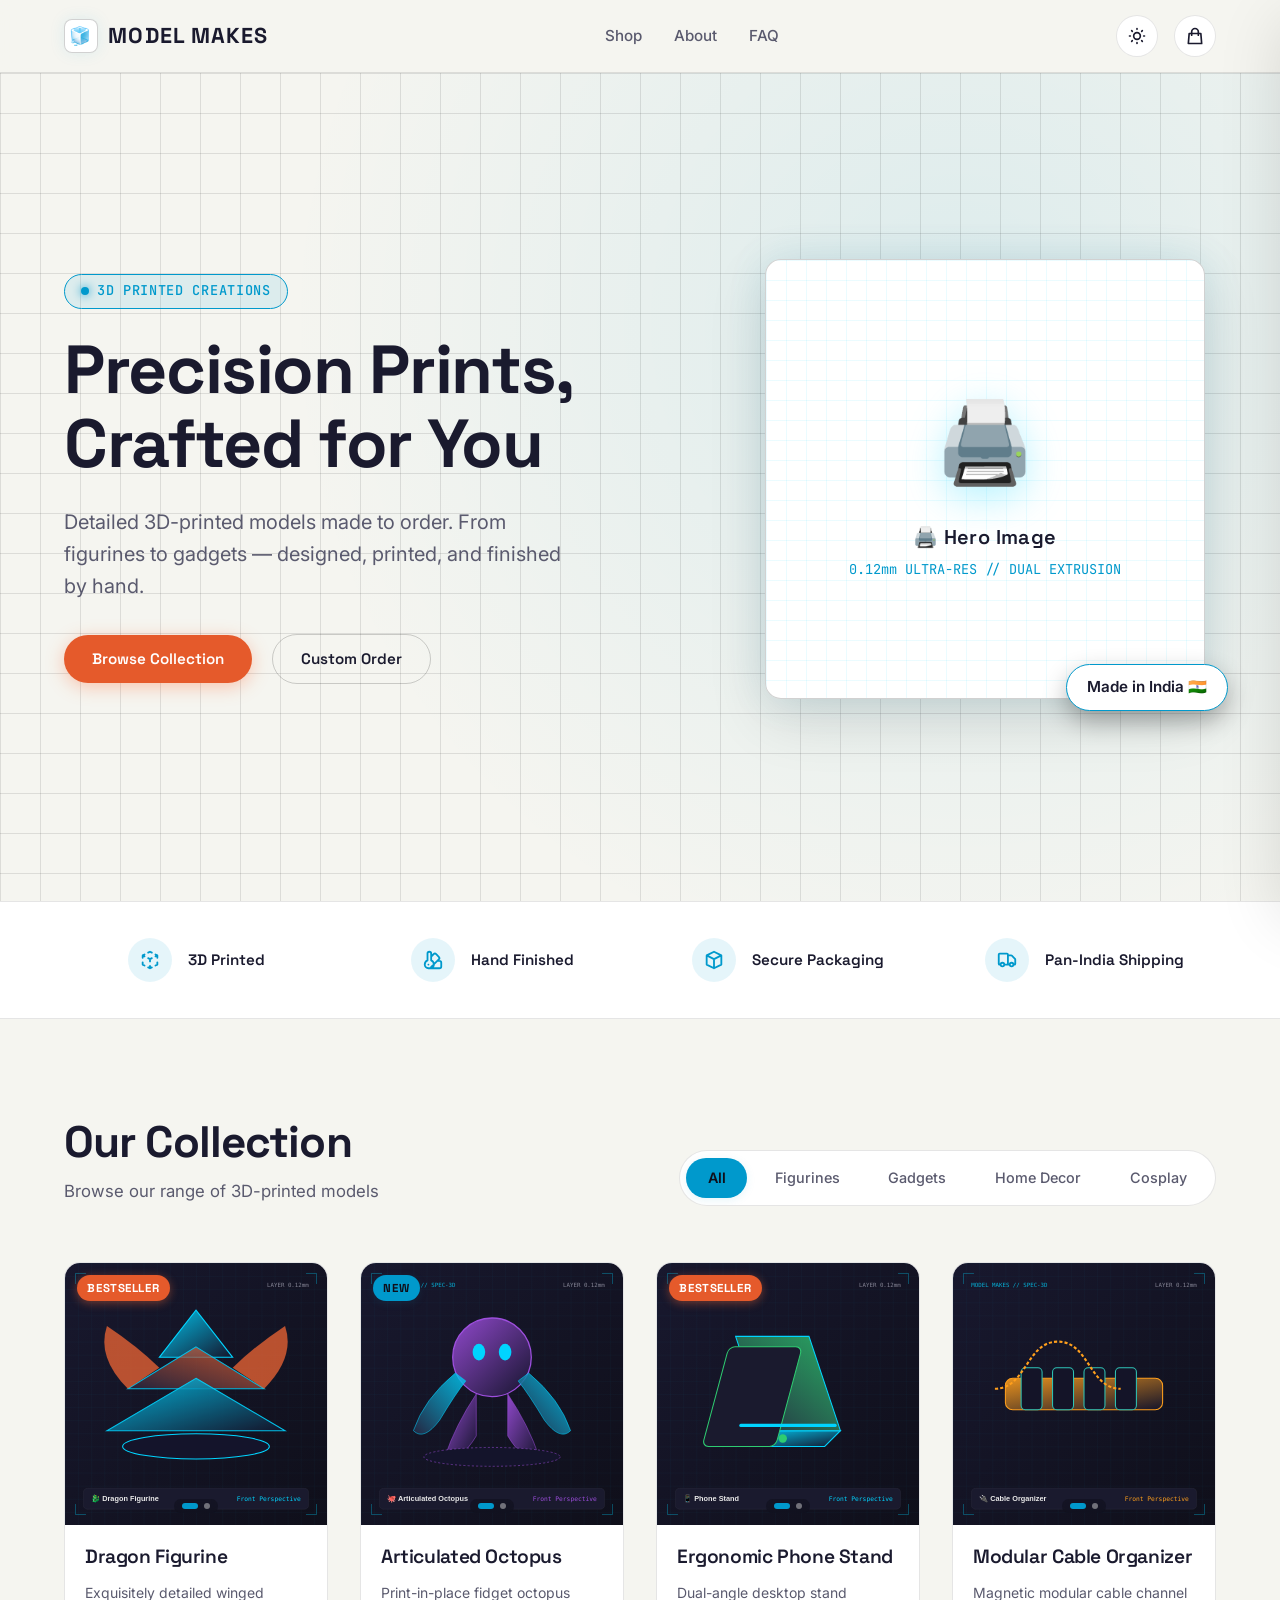
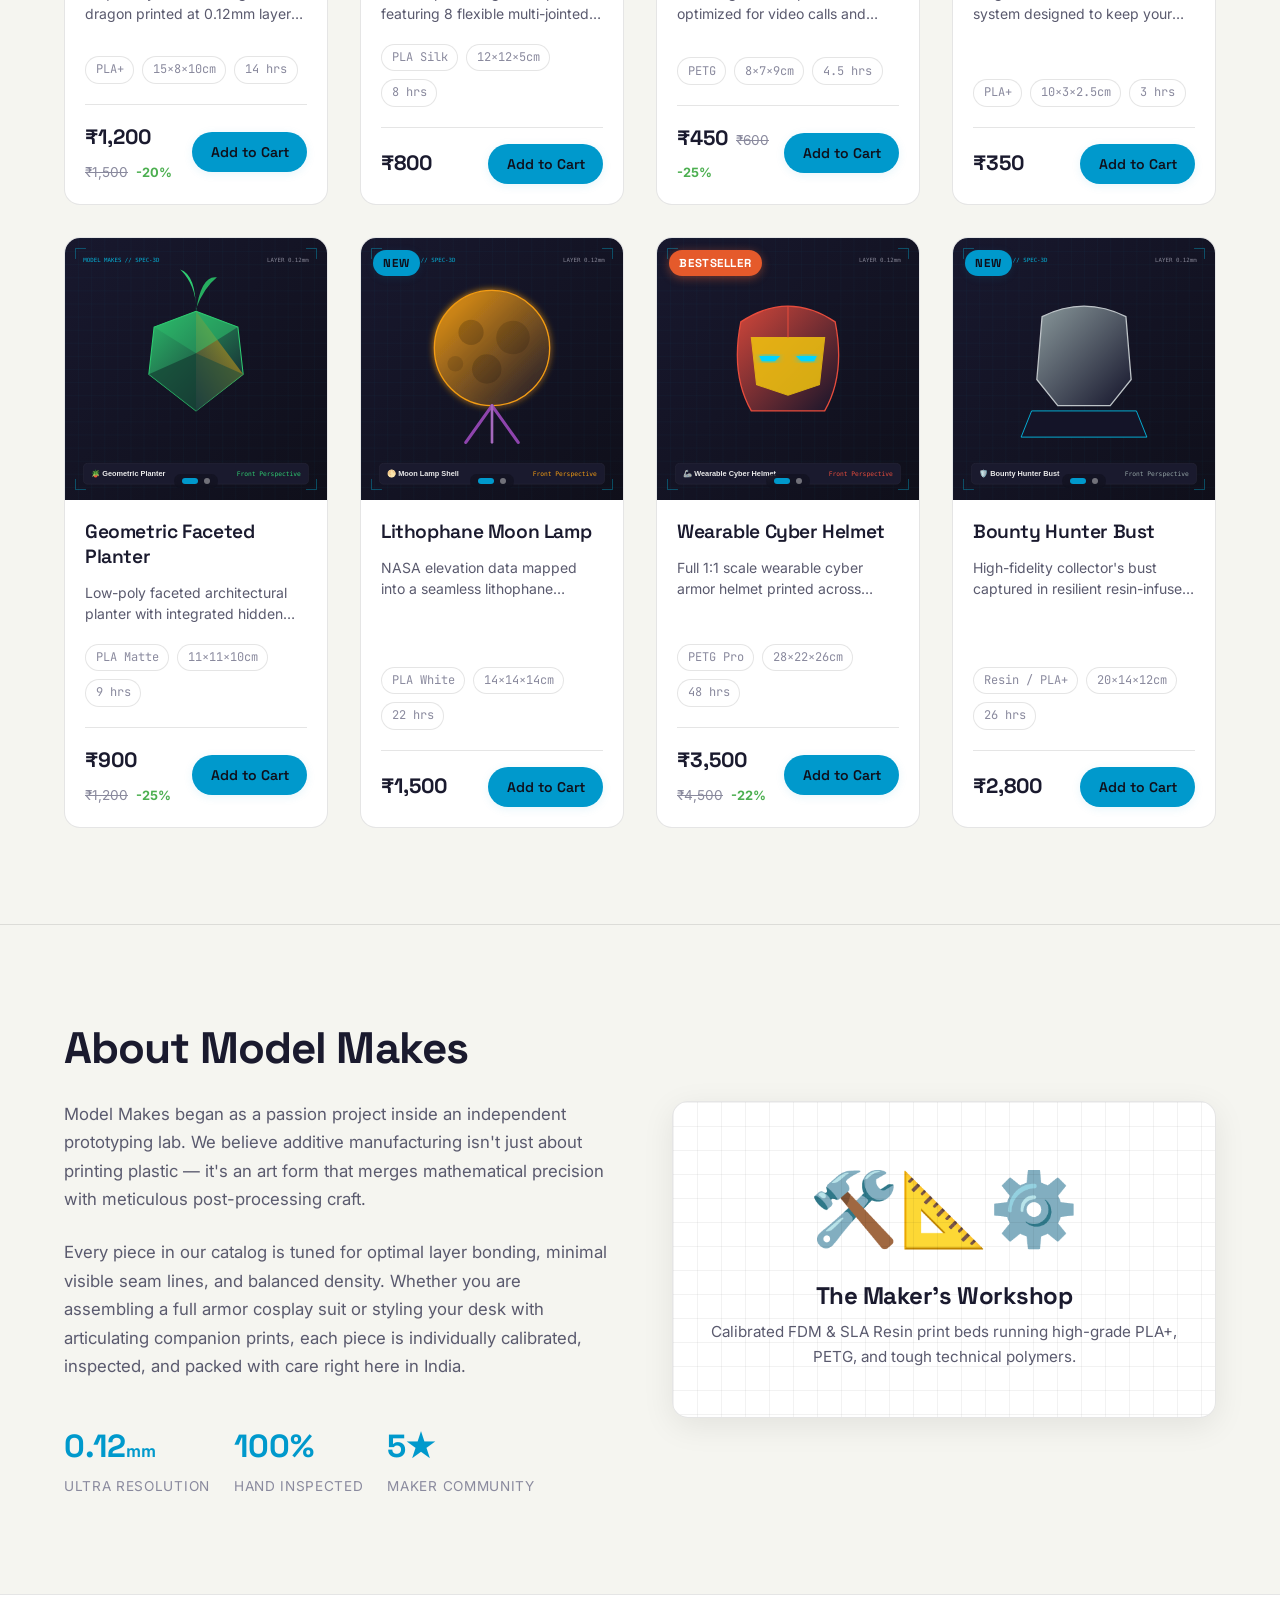
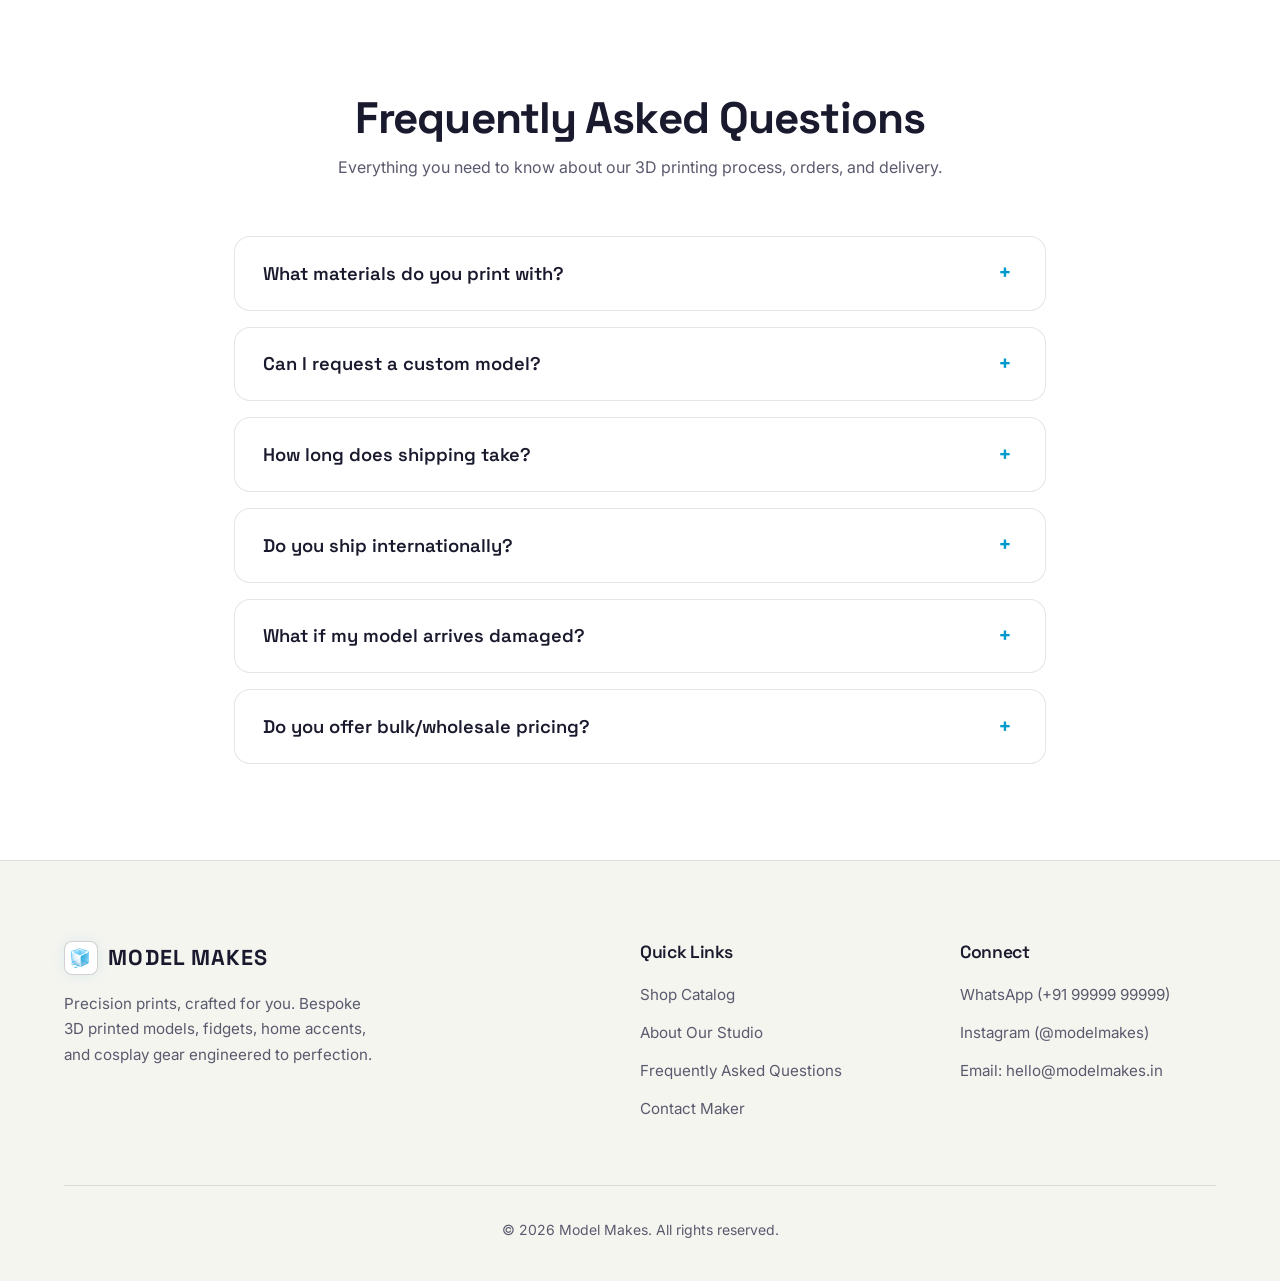
==== public/index.html @ 22fdd760 "Initial commit: Model Makes static storefront and admin panel" ====
<!DOCTYPE html>
<html lang="en" data-theme="dark">
<head>
  <meta charset="UTF-8">
  <meta name="viewport" content="width=device-width, initial-scale=1.0">
  <meta name="description" content="Model Makes - Premium 3D printed models, figurines, gadgets, and cosplay props crafted with precision. Pan-India shipping.">
  <meta name="keywords" content="3D printing, 3D models, figurines, cosplay, gadgets, home decor, maker workshop, India">
  <meta name="theme-color" content="#0F0F1A">
  <title>Model Makes // Precision 3D Printed Models & Collectibles</title>

  <!-- Google Fonts -->
  <link rel="preconnect" href="https://fonts.googleapis.com">
  <link rel="preconnect" href="https://fonts.gstatic.com" crossorigin>
  <link href="https://fonts.googleapis.com/css2?family=Inter:wght@400;500;600&family=JetBrains+Mono:wght@400;500&family=Space+Grotesk:wght@500;600;700&display=swap" rel="stylesheet">

  <!-- Core Stylesheets -->
  <link rel="stylesheet" href="css/base.css">
  <link rel="stylesheet" href="css/layout.css">
  <link rel="stylesheet" href="css/components.css">

  <!-- Favicon -->
  <link rel="icon" href="data:image/svg+xml,<svg xmlns=%22http://www.w3.org/2000/svg%22 viewBox=%220 0 100 100%22><text y=%22.9em%22 font-size=%2290%22>🧊</text></svg>">
</head>
<body>

  <!-- ======================================================================
       1. Sticky Header
       ====================================================================== -->
  <header class="site-header">
    <div class="wrap header-inner">
      <a href="#" class="logo" aria-label="Model Makes Home">
        <span class="logo-cube" aria-hidden="true">🧊</span>
        <span>MODEL MAKES</span>
      </a>

      <!-- Desktop Nav -->
      <nav class="nav-links" aria-label="Main Navigation">
        <a href="#shop">Shop</a>
        <a href="#about">About</a>
        <a href="#faq">FAQ</a>
      </nav>

      <!-- Action Icons (Theme toggle, Cart, Hamburger) -->
      <div class="header-actions">
        <!-- Theme Toggle -->
        <button id="themeToggle" class="theme-toggle" aria-label="Toggle Dark/Light Theme" title="Toggle Theme">
          <!-- Sun Icon for Light Mode Switch -->
          <svg class="icon-sun" xmlns="http://www.w3.org/2000/svg" fill="none" viewBox="0 0 24 24" stroke="currentColor">
            <path stroke-linecap="round" stroke-linejoin="round" stroke-width="2" d="M12 3v1m0 16v1m9-9h-1M4 12H3m15.364 6.364l-.707-.707M6.343 6.343l-.707-.707m12.728 0l-.707.707M6.343 17.657l-.707.707M16 12a4 4 0 11-8 0 4 4 0 018 0z" />
          </svg>
          <!-- Moon Icon for Dark Mode Switch -->
          <svg class="icon-moon" xmlns="http://www.w3.org/2000/svg" fill="none" viewBox="0 0 24 24" stroke="currentColor">
            <path stroke-linecap="round" stroke-linejoin="round" stroke-width="2" d="M20.354 15.354A9 9 0 018.646 3.646 9.003 9.003 0 0012 21a9.003 9.003 0 008.354-5.646z" />
          </svg>
        </button>

        <!-- Cart Button -->
        <button id="cartBtn" class="cart-btn" aria-label="Open Shopping Cart" title="View Cart">
          <svg xmlns="http://www.w3.org/2000/svg" fill="none" viewBox="0 0 24 24" stroke="currentColor">
            <path stroke-linecap="round" stroke-linejoin="round" stroke-width="2" d="M16 11V7a4 4 0 00-8 0v4M5 9h14l1 12H4L5 9z" />
          </svg>
          <span id="cartCount" class="cart-count" style="display: none;">0</span>
        </button>

        <!-- Mobile Hamburger Toggle -->
        <button id="hamburgerBtn" class="hamburger" aria-label="Toggle navigation menu" aria-expanded="false">
          <span></span>
          <span></span>
          <span></span>
        </button>
      </div>
    </div>

    <!-- Mobile Navigation Overlay -->
    <div id="mobileNav" class="mobile-nav" aria-label="Mobile Navigation">
      <a href="#shop">Shop</a>
      <a href="#about">About</a>
      <a href="#faq">FAQ</a>
      <a href="https://wa.me/919999999999" target="_blank" rel="noopener noreferrer">Contact via WhatsApp</a>
    </div>
  </header>

  <!-- ======================================================================
       2. Hero Section
       ====================================================================== -->
  <section class="hero">
    <div class="wrap hero-grid">
      <!-- Left Column: Copy & Calls to Action -->
      <div class="hero-content">
        <span class="hero-eyebrow">3D Printed Creations</span>
        <h1 class="hero-title">Precision Prints,<br>Crafted for You</h1>
        <p class="hero-sub">
          Detailed 3D-printed models made to order. From figurines to gadgets &mdash; designed, printed, and finished by hand.
        </p>
        <div class="hero-actions">
          <a href="#shop" class="btn btn-cta">Browse Collection</a>
          <a href="https://wa.me/919999999999?text=Hi%20Model%20Makes!%20I%20am%20interested%20in%20a%20custom%203D%20print." target="_blank" rel="noopener noreferrer" class="btn btn-outline">Custom Order</a>
        </div>
      </div>

      <!-- Right Column: Decorative Visual & Badge -->
      <div class="hero-art-wrapper">
        <div class="hero-art">
          <div class="hero-art-graphic">
            <div class="hero-art-icon" aria-hidden="true">🖨️</div>
            <div class="hero-art-label">🖨️ Hero Image</div>
            <div class="hero-art-sub">0.12mm ULTRA-RES // DUAL EXTRUSION</div>
          </div>
        </div>
        <div class="hero-badge">
          <span>Made in India 🇮🇳</span>
        </div>
      </div>
    </div>
  </section>

  <!-- ======================================================================
       3. Trust Bar
       ====================================================================== -->
  <section class="trust-bar" aria-label="Trust Factors">
    <div class="wrap trust-grid">
      <!-- 1: 3D Printed -->
      <div class="trust-item">
        <div class="trust-icon-box" aria-hidden="true">
          <svg xmlns="http://www.w3.org/2000/svg" fill="none" viewBox="0 0 24 24" stroke="currentColor">
            <path stroke-linecap="round" stroke-linejoin="round" stroke-width="2" d="M14 10l-2 1m0 0l-2-1m2 1v2.5M20 7l-2 1m2-1l-2-1m2 1v2.5M14 4l-2-1-2 1M4 7l2-1M4 7l2 1M4 7v2.5M12 21l-2-1m2 1l2-1m-2 1v-2.5M6 18l-2-1v-2.5M18 18l2-1v-2.5" />
          </svg>
        </div>
        <span class="trust-text">3D Printed</span>
      </div>

      <!-- 2: Hand Finished -->
      <div class="trust-item">
        <div class="trust-icon-box" aria-hidden="true">
          <svg xmlns="http://www.w3.org/2000/svg" fill="none" viewBox="0 0 24 24" stroke="currentColor">
            <path stroke-linecap="round" stroke-linejoin="round" stroke-width="2" d="M7 21a4 4 0 01-4-4 5 5 0 013-4.5V5a2 2 0 114 0v7.5A5 5 0 0113 17a4 4 0 01-4 4zm0 0h12a2 2 0 002-2v-4a2 2 0 00-2-2h-2.343M11 7.343l1.657-1.657a2 2 0 012.828 0l2.829 2.829a2 2 0 010 2.828l-8.486 8.485M7 17h.01" />
          </svg>
        </div>
        <span class="trust-text">Hand Finished</span>
      </div>

      <!-- 3: Secure Packaging -->
      <div class="trust-item">
        <div class="trust-icon-box" aria-hidden="true">
          <svg xmlns="http://www.w3.org/2000/svg" fill="none" viewBox="0 0 24 24" stroke="currentColor">
            <path stroke-linecap="round" stroke-linejoin="round" stroke-width="2" d="M20 7l-8-4-8 4m16 0l-8 4m8-4v10l-8 4m0-10L4 7m8 4v10M4 7v10l8 4" />
          </svg>
        </div>
        <span class="trust-text">Secure Packaging</span>
      </div>

      <!-- 4: Pan-India Shipping -->
      <div class="trust-item">
        <div class="trust-icon-box" aria-hidden="true">
          <svg xmlns="http://www.w3.org/2000/svg" fill="none" viewBox="0 0 24 24" stroke="currentColor">
            <path stroke-linecap="round" stroke-linejoin="round" stroke-width="2" d="M13 16V6a1 1 0 00-1-1H4a1 1 0 00-1 1v10a1 1 0 001 1h1m8-1a1 1 0 01-1 1H9m4-1V8a1 1 0 011-1h2.586a1 1 0 01.707.293l3.414 3.414a1 1 0 01.293.707V16a1 1 0 01-1 1h-1m-6-1a1 1 0 001 1h1M5 17a2 2 0 104 0m-4 0a2 2 0 114 0m6 0a2 2 0 104 0m-4 0a2 2 0 114 0" />
          </svg>
        </div>
        <span class="trust-text">Pan-India Shipping</span>
      </div>
    </div>
  </section>

  <!-- ======================================================================
       4. Product Catalog (Shop)
       ====================================================================== -->
  <section id="shop" class="shop">
    <div class="wrap">
      <div class="sec-header">
        <div class="sec-title-wrap">
          <h2>Our Collection</h2>
          <p class="sec-subtitle">Browse our range of 3D-printed models</p>
        </div>

        <!-- Filter Tabs -->
        <div class="filter-tabs" role="tablist" aria-label="Product categories">
          <button class="filter-btn active" data-filter="all" role="tab">All</button>
          <button class="filter-btn" data-filter="figurines" role="tab">Figurines</button>
          <button class="filter-btn" data-filter="gadgets" role="tab">Gadgets</button>
          <button class="filter-btn" data-filter="home-decor" role="tab">Home Decor</button>
          <button class="filter-btn" data-filter="cosplay" role="tab">Cosplay</button>
        </div>
      </div>

      <!-- Dynamic Product Grid -->
      <div id="productGrid" class="product-grid" aria-live="polite">
        <!-- Rendered by JS from data/products.json -->
      </div>
    </div>
  </section>

  <!-- ======================================================================
       5. About Section
       ====================================================================== -->
  <section id="about" class="about">
    <div class="wrap about-grid">
      <div class="about-content">
        <h2>About Model Makes</h2>
        <p>
          Model Makes began as a passion project inside an independent prototyping lab. We believe additive manufacturing isn't just about printing plastic &mdash; it's an art form that merges mathematical precision with meticulous post-processing craft.
        </p>
        <p>
          Every piece in our catalog is tuned for optimal layer bonding, minimal visible seam lines, and balanced density. Whether you are assembling a full armor cosplay suit or styling your desk with articulating companion prints, each piece is individually calibrated, inspected, and packed with care right here in India.
        </p>
        <div class="about-badges">
          <div class="about-stat">
            <span class="about-stat-number">0.12<small style="font-size: 1.1rem;">mm</small></span>
            <span class="about-stat-label">Ultra Resolution</span>
          </div>
          <div class="about-stat">
            <span class="about-stat-number">100%</span>
            <span class="about-stat-label">Hand Inspected</span>
          </div>
          <div class="about-stat">
            <span class="about-stat-number">5★</span>
            <span class="about-stat-label">Maker Community</span>
          </div>
        </div>
      </div>

      <div class="about-art-box">
        <div style="font-size: 4.5rem; margin-bottom: 0.5rem;" aria-hidden="true">🛠️📐⚙️</div>
        <h3>The Maker's Workshop</h3>
        <p>Calibrated FDM & SLA Resin print beds running high-grade PLA+, PETG, and tough technical polymers.</p>
      </div>
    </div>
  </section>

  <!-- ======================================================================
       6. FAQ Section
       ====================================================================== -->
  <section id="faq" class="faq">
    <div class="wrap faq-container">
      <div class="faq-header">
        <h2>Frequently Asked Questions</h2>
        <p>Everything you need to know about our 3D printing process, orders, and delivery.</p>
      </div>

      <div class="faq-list">
        <details class="faq-item">
          <summary class="faq-question">
            <span>What materials do you print with?</span>
            <span class="faq-icon" aria-hidden="true">+</span>
          </summary>
          <div class="faq-answer">
            We primarily use PLA, PLA+, and PETG for functional and decorative pieces due to their high strength and smooth surface finishes. For intricate miniatures and ultra-fine details, we utilize UV-cured resin.
          </div>
        </details>

        <details class="faq-item">
          <summary class="faq-question">
            <span>Can I request a custom model?</span>
            <span class="faq-icon" aria-hidden="true">+</span>
          </summary>
          <div class="faq-answer">
            Yes! Send us your 3D model link (STL/OBJ/STEP) or idea via WhatsApp. We will evaluate printability, recommend suitable materials, and provide a quick quote within 24 hours.
          </div>
        </details>

        <details class="faq-item">
          <summary class="faq-question">
            <span>How long does shipping take?</span>
            <span class="faq-icon" aria-hidden="true">+</span>
          </summary>
          <div class="faq-answer">
            Most in-stock prints ship within 24 to 48 hours. Custom prints take 2-4 days for production and finishing. Pan-India courier delivery typically takes 5-7 business days depending on your location.
          </div>
        </details>

        <details class="faq-item">
          <summary class="faq-question">
            <span>Do you ship internationally?</span>
            <span class="faq-icon" aria-hidden="true">+</span>
          </summary>
          <div class="faq-answer">
            Not yet, but we're actively working on international shipping partnerships to bring Model Makes to makers worldwide soon!
          </div>
        </details>

        <details class="faq-item">
          <summary class="faq-question">
            <span>What if my model arrives damaged?</span>
            <span class="faq-icon" aria-hidden="true">+</span>
          </summary>
          <div class="faq-answer">
            We pack our prints using shock-absorbing honeycomb wrapping and rigid cartons. In the rare event of transit damage, just send us an unboxing photo/video on WhatsApp and we will replace it free of charge.
          </div>
        </details>

        <details class="faq-item">
          <summary class="faq-question">
            <span>Do you offer bulk/wholesale pricing?</span>
            <span class="faq-icon" aria-hidden="true">+</span>
          </summary>
          <div class="faq-answer">
            Yes! For corporate gifting, event merchandise, architectural models, or board game component manufacturing, contact us via WhatsApp for tiered wholesale volume pricing.
          </div>
        </details>
      </div>
    </div>
  </section>

  <!-- ======================================================================
       7. Footer
       ====================================================================== -->
  <footer class="site-footer">
    <div class="wrap">
      <div class="footer-grid">
        <!-- Col 1: Brand Info -->
        <div class="footer-brand">
          <a href="#" class="logo">
            <span class="logo-cube" aria-hidden="true">🧊</span>
            <span>MODEL MAKES</span>
          </a>
          <p>Precision prints, crafted for you. Bespoke 3D printed models, fidgets, home accents, and cosplay gear engineered to perfection.</p>
        </div>

        <!-- Col 2: Quick Links -->
        <div class="footer-col">
          <h4>Quick Links</h4>
          <div class="footer-links">
            <a href="#shop">Shop Catalog</a>
            <a href="#about">About Our Studio</a>
            <a href="#faq">Frequently Asked Questions</a>
            <a href="https://wa.me/919999999999" target="_blank" rel="noopener noreferrer">Contact Maker</a>
          </div>
        </div>

        <!-- Col 3: Connect -->
        <div class="footer-col">
          <h4>Connect</h4>
          <div class="footer-links">
            <a href="https://wa.me/919999999999" target="_blank" rel="noopener noreferrer">WhatsApp (+91 99999 99999)</a>
            <a href="https://instagram.com" target="_blank" rel="noopener noreferrer">Instagram (@modelmakes)</a>
            <a href="mailto:hello@modelmakes.in">Email: hello@modelmakes.in</a>
          </div>
        </div>
      </div>

      <div class="footer-bottom">
        <p>&copy; 2026 Model Makes. All rights reserved.</p>
      </div>
    </div>
  </footer>

  <!-- ======================================================================
       8. Cart Drawer (Slide-in right panel)
       ====================================================================== -->
  <aside id="cartDrawer" class="cart-drawer" aria-label="Shopping Cart Drawer" aria-hidden="true">
    <div class="cart-header">
      <h3>Your Cart</h3>
      <button id="cartCloseBtn" class="cart-close" aria-label="Close cart">&times;</button>
    </div>

    <div id="cartItems" class="cart-body">
      <!-- Populated by JS -->
    </div>

    <div class="cart-footer">
      <div class="cart-summary">
        <span class="cart-summary-label">Estimated Total:</span>
        <span id="cartTotal" class="cart-total-amount">₹0</span>
      </div>
      <a id="cartCheckoutBtn" href="#" class="btn btn-whatsapp" target="_blank" rel="noopener noreferrer">
        Order via WhatsApp
      </a>
    </div>
  </aside>

  <!-- ======================================================================
       9. Cart Overlay Backdrop
       ====================================================================== -->
  <div id="cartOverlay" class="cart-overlay" aria-hidden="true"></div>

  <!-- ======================================================================
       10. Fullscreen Lightbox
       ====================================================================== -->
  <div id="lightbox" class="lightbox" role="dialog" aria-modal="true" aria-label="Media Preview">
    <div class="lightbox-content">
      <button class="lightbox-close" id="lightboxClose" aria-label="Close Lightbox">&times;</button>
      <button class="lightbox-arrow prev" id="lightboxPrev" aria-label="Previous Media">&#8249;</button>
      <div class="lightbox-media-box" id="lightboxMediaBox"></div>
      <button class="lightbox-arrow next" id="lightboxNext" aria-label="Next Media">&#8250;</button>
      <div class="lightbox-caption" id="lightboxCaption"></div>
    </div>
  </div>

  <!-- ======================================================================
       11. Toast Notification Container
       ====================================================================== -->
  <div id="toast" class="toast" role="status" aria-live="polite"></div>

  <!-- Main Application Script (ES Module) -->
  <script type="module" src="js/app.js"></script>
</body>
</html>
---- public/css/base.css ----
/* ==========================================================================
   Model Makes - Base CSS
   Design System, CSS Reset, Colors, Typography & Utilities
   ========================================================================== */

/* --------------------------------------------------------------------------
   CSS Variables & Theming
   -------------------------------------------------------------------------- */
:root {
  /* Dark Mode (Default) */
  --bg-primary: #0F0F1A;
  --bg-secondary: #1A1A2E;
  --bg-card: #252540;
  --bg-hover: #2E2E4A;
  --text-primary: #EAEAEA;
  --text-secondary: #A0A0B0;
  --text-muted: #6B6B80;
  --accent: #00D4FF;
  --accent-hover: #00B8E0;
  --accent-glow: rgba(0, 212, 255, 0.15);
  --cta: #FF6B35;
  --cta-hover: #E55A2B;
  --success: #4CAF50;
  --danger: #E74C3C;
  --warning: #F39C12;
  --border: rgba(255, 255, 255, 0.08);
  --border-hover: rgba(255, 255, 255, 0.15);
  --shadow: 0 8px 32px rgba(0, 0, 0, 0.4);
  --shadow-lg: 0 20px 60px rgba(0, 0, 0, 0.6);

  /* Typography Families */
  --font-heading: 'Space Grotesk', -apple-system, BlinkMacSystemFont, 'Segoe UI', Roboto, sans-serif;
  --font-body: 'Inter', -apple-system, BlinkMacSystemFont, 'Segoe UI', Roboto, sans-serif;
  --font-mono: 'JetBrains Mono', Consolas, Monaco, monospace;

  /* Dimensions & Shapes */
  --radius-card: 16px;
  --radius-pill: 999px;
  --radius-input: 12px;
  --radius-sm: 8px;
  --transition: all 0.2s ease;
  --max-width: 1200px;
}

/* Light Theme Overrides */
[data-theme='light'] {
  --bg-primary: #F5F5F0;
  --bg-secondary: #FFFFFF;
  --bg-card: #FFFFFF;
  --bg-hover: #F0F0EA;
  --text-primary: #1A1A2E;
  --text-secondary: #5A5A6E;
  --text-muted: #8A8A9E;
  --accent: #0099CC;
  --accent-hover: #007AA3;
  --accent-glow: rgba(0, 153, 204, 0.1);
  --cta: #E55A2B;
  --cta-hover: #CC4A1E;
  --border: rgba(0, 0, 0, 0.1);
  --border-hover: rgba(0, 0, 0, 0.18);
  --shadow: 0 8px 32px rgba(0, 0, 0, 0.08);
  --shadow-lg: 0 20px 60px rgba(0, 0, 0, 0.12);
}

@media (prefers-color-scheme: light) {
  :root:not([data-theme='dark']) {
    --bg-primary: #F5F5F0;
    --bg-secondary: #FFFFFF;
    --bg-card: #FFFFFF;
    --bg-hover: #F0F0EA;
    --text-primary: #1A1A2E;
    --text-secondary: #5A5A6E;
    --text-muted: #8A8A9E;
    --accent: #0099CC;
    --accent-hover: #007AA3;
    --accent-glow: rgba(0, 153, 204, 0.1);
    --cta: #E55A2B;
    --cta-hover: #CC4A1E;
    --border: rgba(0, 0, 0, 0.1);
    --border-hover: rgba(0, 0, 0, 0.18);
    --shadow: 0 8px 32px rgba(0, 0, 0, 0.08);
    --shadow-lg: 0 20px 60px rgba(0, 0, 0, 0.12);
  }
}

/* Explicit dark theme */
[data-theme='dark'] {
  --bg-primary: #0F0F1A;
  --bg-secondary: #1A1A2E;
  --bg-card: #252540;
  --bg-hover: #2E2E4A;
  --text-primary: #EAEAEA;
  --text-secondary: #A0A0B0;
  --text-muted: #6B6B80;
  --accent: #00D4FF;
  --accent-hover: #00B8E0;
  --accent-glow: rgba(0, 212, 255, 0.15);
  --cta: #FF6B35;
  --cta-hover: #E55A2B;
  --border: rgba(255, 255, 255, 0.08);
  --border-hover: rgba(255, 255, 255, 0.15);
  --shadow: 0 8px 32px rgba(0, 0, 0, 0.4);
  --shadow-lg: 0 20px 60px rgba(0, 0, 0, 0.6);
}

/* --------------------------------------------------------------------------
   CSS Reset
   -------------------------------------------------------------------------- */
*,
*::before,
*::after {
  box-sizing: border-box;
  margin: 0;
  padding: 0;
}

html {
  scroll-behavior: smooth;
  font-size: 16px;
  -webkit-text-size-adjust: 100%;
}

body {
  min-height: 100vh;
  background-color: var(--bg-primary);
  color: var(--text-primary);
  font-family: var(--font-body);
  font-size: 1rem;
  line-height: 1.6;
  -webkit-font-smoothing: antialiased;
  -moz-osx-font-smoothing: grayscale;
  overflow-x: hidden;
  transition: background-color 0.3s ease, color 0.3s ease;
}

/* --------------------------------------------------------------------------
   Typography
   -------------------------------------------------------------------------- */
h1, h2, h3, h4, h5, h6 {
  font-family: var(--font-heading);
  color: var(--text-primary);
  line-height: 1.25;
  font-weight: 700;
  letter-spacing: -0.02em;
}

h1 {
  font-size: clamp(2.25rem, 5vw, 3.75rem);
}

h2 {
  font-size: clamp(1.8rem, 3.5vw, 2.5rem);
}

h3 {
  font-size: clamp(1.25rem, 2.5vw, 1.5rem);
}

p {
  color: var(--text-secondary);
  line-height: 1.65;
}

a {
  color: inherit;
  text-decoration: none;
  transition: var(--transition);
}

img,
svg,
video {
  display: block;
  max-width: 100%;
  height: auto;
}

button,
input,
textarea,
select {
  font: inherit;
  color: inherit;
  background: transparent;
  border: none;
  outline: none;
}

button {
  cursor: pointer;
}

ul, ol {
  list-style: none;
}

/* --------------------------------------------------------------------------
   Selection, Scrollbar & Accessibility
   -------------------------------------------------------------------------- */
::selection {
  background-color: var(--accent);
  color: #0F0F1A;
}

/* Custom Scrollbar */
::-webkit-scrollbar {
  width: 10px;
  height: 10px;
}

::-webkit-scrollbar-track {
  background: var(--bg-primary);
}

::-webkit-scrollbar-thumb {
  background: var(--bg-card);
  border-radius: var(--radius-pill);
  border: 2px solid var(--bg-primary);
}

::-webkit-scrollbar-thumb:hover {
  background: var(--accent);
}

/* Focus Visible */
:focus-visible {
  outline: 2px solid var(--accent);
  outline-offset: 3px;
}

/* Screen Reader Only Utility */
.sr-only {
  position: absolute;
  width: 1px;
  height: 1px;
  padding: 0;
  margin: -1px;
  overflow: hidden;
  clip: rect(0, 0, 0, 0);
  white-space: nowrap;
  border: 0;
}

/* Centered Container Wrapper */
.wrap {
  width: 100%;
  max-width: var(--max-width);
  margin-inline: auto;
  padding-inline: 1.5rem;
}
---- public/css/layout.css ----
/* ==========================================================================
   Model Makes - Layout CSS
   Header, Navigation, Hero, Sections, Grid & Responsive Layouts
   ========================================================================== */

/* --------------------------------------------------------------------------
   Sticky Site Header
   -------------------------------------------------------------------------- */
.site-header {
  position: sticky;
  top: 0;
  z-index: 50;
  width: 100%;
  background: rgba(15, 15, 26, 0.85);
  backdrop-filter: blur(14px);
  -webkit-backdrop-filter: blur(14px);
  border-bottom: 1px solid var(--border);
  transition: background-color 0.3s ease, border-color 0.3s ease;
}

[data-theme='light'] .site-header {
  background: rgba(245, 245, 240, 0.88);
}

.header-inner {
  display: flex;
  justify-content: space-between;
  align-items: center;
  height: 72px;
}

.logo {
  display: inline-flex;
  align-items: center;
  gap: 0.65rem;
  font-family: var(--font-heading);
  font-weight: 700;
  font-size: 1.35rem;
  letter-spacing: 0.05em;
  color: var(--text-primary);
  text-decoration: none;
}

.logo-cube {
  display: inline-flex;
  align-items: center;
  justify-content: center;
  width: 34px;
  height: 34px;
  background: var(--bg-card);
  border: 1px solid var(--border-hover);
  border-radius: var(--radius-sm);
  box-shadow: 0 0 16px var(--accent-glow);
  font-size: 1.1rem;
}

.nav-links {
  display: flex;
  align-items: center;
  gap: 2rem;
}

.nav-links a {
  font-size: 0.95rem;
  font-weight: 500;
  color: var(--text-secondary);
  position: relative;
  padding: 0.25rem 0;
}

.nav-links a::after {
  content: '';
  position: absolute;
  bottom: 0;
  left: 0;
  width: 0%;
  height: 2px;
  background-color: var(--accent);
  transition: width 0.2s ease;
}

.nav-links a:hover {
  color: var(--text-primary);
}

.nav-links a:hover::after {
  width: 100%;
}

.header-actions {
  display: flex;
  align-items: center;
  gap: 1rem;
}

/* Mobile Nav Toggle */
.hamburger {
  display: none;
  flex-direction: column;
  justify-content: center;
  align-items: center;
  width: 42px;
  height: 42px;
  border-radius: var(--radius-sm);
  border: 1px solid var(--border);
  background: var(--bg-card);
  color: var(--text-primary);
  gap: 5px;
  padding: 8px;
}

.hamburger span {
  display: block;
  width: 22px;
  height: 2px;
  background-color: var(--text-primary);
  border-radius: 2px;
  transition: var(--transition);
}

.hamburger.active span:nth-child(1) {
  transform: translateY(7px) rotate(45deg);
}

.hamburger.active span:nth-child(2) {
  opacity: 0;
}

.hamburger.active span:nth-child(3) {
  transform: translateY(-7px) rotate(-45deg);
}

/* Mobile Nav Overlay Menu */
.mobile-nav {
  display: none;
}

/* --------------------------------------------------------------------------
   Hero Section
   -------------------------------------------------------------------------- */
.hero {
  position: relative;
  min-height: calc(100vh - 72px);
  display: flex;
  align-items: center;
  padding-block: 4rem 5rem;
  overflow: hidden;
  /* Blueprint Grid Pattern */
  background-color: var(--bg-primary);
  background-image: 
    linear-gradient(to right, var(--border) 1px, transparent 1px),
    linear-gradient(to bottom, var(--border) 1px, transparent 1px),
    radial-gradient(circle at 75% 30%, var(--accent-glow) 0%, transparent 60%);
  background-size: 40px 40px, 40px 40px, 100% 100%;
}

.hero-grid {
  display: grid;
  grid-template-columns: 1.15fr 0.85fr;
  align-items: center;
  gap: 4rem;
  width: 100%;
}

.hero-content {
  display: flex;
  flex-direction: column;
  align-items: flex-start;
  gap: 1.5rem;
}

.hero-eyebrow {
  display: inline-flex;
  align-items: center;
  gap: 0.5rem;
  padding: 0.35rem 1rem;
  border-radius: var(--radius-pill);
  background: var(--accent-glow);
  border: 1px solid var(--accent);
  color: var(--accent);
  font-family: var(--font-mono);
  font-size: 0.85rem;
  font-weight: 500;
  letter-spacing: 0.05em;
  text-transform: uppercase;
}

.hero-eyebrow::before {
  content: '';
  display: inline-block;
  width: 8px;
  height: 8px;
  border-radius: 50%;
  background: var(--accent);
  box-shadow: 0 0 10px var(--accent);
}

.hero-title {
  font-size: clamp(2.5rem, 5.5vw, 4.25rem);
  line-height: 1.1;
  font-weight: 700;
  color: var(--text-primary);
}

.hero-sub {
  font-size: clamp(1.05rem, 2vw, 1.25rem);
  color: var(--text-secondary);
  max-width: 520px;
  line-height: 1.6;
}

.hero-actions {
  display: flex;
  align-items: center;
  gap: 1.25rem;
  flex-wrap: wrap;
  margin-top: 0.5rem;
}

/* Hero Art Frame */
.hero-art-wrapper {
  position: relative;
  display: flex;
  justify-content: center;
  align-items: center;
}

.hero-art {
  width: 100%;
  max-width: 440px;
  aspect-ratio: 1 / 1;
  border-radius: var(--radius-card);
  background: linear-gradient(135deg, var(--bg-card) 0%, var(--bg-secondary) 100%);
  border: 1px solid var(--border-hover);
  box-shadow: var(--shadow-lg), 0 0 40px var(--accent-glow);
  display: flex;
  flex-direction: column;
  align-items: center;
  justify-content: center;
  padding: 2rem;
  position: relative;
  overflow: hidden;
}

.hero-art::before {
  content: '';
  position: absolute;
  inset: 0;
  background-image: 
    linear-gradient(rgba(0, 212, 255, 0.08) 1px, transparent 1px),
    linear-gradient(90deg, rgba(0, 212, 255, 0.08) 1px, transparent 1px);
  background-size: 20px 20px;
  pointer-events: none;
}

.hero-art-graphic {
  position: relative;
  z-index: 2;
  text-align: center;
}

.hero-art-icon {
  font-size: 5rem;
  margin-bottom: 1rem;
  filter: drop-shadow(0 10px 20px rgba(0, 212, 255, 0.3));
  animation: float 4s ease-in-out infinite alternate;
}

@keyframes float {
  0% { transform: translateY(0px) rotate(0deg); }
  100% { transform: translateY(-12px) rotate(3deg); }
}

.hero-art-label {
  font-family: var(--font-heading);
  font-size: 1.25rem;
  font-weight: 600;
  color: var(--text-primary);
  letter-spacing: 0.02em;
}

.hero-art-sub {
  font-family: var(--font-mono);
  font-size: 0.85rem;
  color: var(--accent);
  margin-top: 0.35rem;
}

/* Floating Badge */
.hero-badge {
  position: absolute;
  bottom: -12px;
  right: -12px;
  background: var(--bg-card);
  border: 1px solid var(--accent);
  box-shadow: 0 10px 24px rgba(0, 0, 0, 0.3);
  padding: 0.65rem 1.25rem;
  border-radius: var(--radius-pill);
  font-size: 0.95rem;
  font-weight: 600;
  color: var(--text-primary);
  display: flex;
  align-items: center;
  gap: 0.5rem;
  z-index: 3;
}

/* --------------------------------------------------------------------------
   Trust Bar
   -------------------------------------------------------------------------- */
.trust-bar {
  border-top: 1px solid var(--border);
  border-bottom: 1px solid var(--border);
  background-color: var(--bg-secondary);
  padding-block: 2.25rem;
}

.trust-grid {
  display: grid;
  grid-template-columns: repeat(4, 1fr);
  gap: 2rem;
  align-items: center;
}

.trust-item {
  display: flex;
  align-items: center;
  justify-content: center;
  gap: 1rem;
}

.trust-icon-box {
  width: 44px;
  height: 44px;
  border-radius: 50%;
  background: var(--accent-glow);
  display: flex;
  align-items: center;
  justify-content: center;
  flex-shrink: 0;
  color: var(--accent);
}

.trust-icon-box svg {
  width: 22px;
  height: 22px;
}

.trust-text {
  font-family: var(--font-heading);
  font-size: 0.95rem;
  font-weight: 600;
  color: var(--text-primary);
}

/* --------------------------------------------------------------------------
   Shop Section & Filter Header
   -------------------------------------------------------------------------- */
.shop {
  padding-block: 6rem;
  scroll-margin-top: 60px;
}

.sec-header {
  display: flex;
  justify-content: space-between;
  align-items: flex-end;
  flex-wrap: wrap;
  gap: 2rem;
  margin-bottom: 3.5rem;
}

.sec-title-wrap h2 {
  font-size: clamp(2rem, 3.5vw, 2.75rem);
}

.sec-subtitle {
  color: var(--text-secondary);
  font-size: 1.05rem;
  margin-top: 0.5rem;
}

.filter-tabs {
  display: inline-flex;
  align-items: center;
  background-color: var(--bg-secondary);
  padding: 0.4rem;
  border-radius: var(--radius-pill);
  border: 1px solid var(--border);
  gap: 0.35rem;
  overflow-x: auto;
  max-width: 100%;
}

.filter-btn {
  padding: 0.55rem 1.35rem;
  border-radius: var(--radius-pill);
  font-size: 0.9rem;
  font-weight: 500;
  color: var(--text-secondary);
  background: transparent;
  transition: var(--transition);
  white-space: nowrap;
}

.filter-btn:hover {
  color: var(--text-primary);
  background: var(--bg-hover);
}

.filter-btn.active {
  background: var(--accent);
  color: #0F0F1A;
  font-weight: 600;
  box-shadow: 0 2px 10px var(--accent-glow);
}

.product-grid {
  display: grid;
  grid-template-columns: repeat(4, 1fr);
  gap: 2rem;
}

/* --------------------------------------------------------------------------
   About Section
   -------------------------------------------------------------------------- */
.about {
  padding-block: 6rem;
  border-top: 1px solid var(--border);
  background-color: var(--bg-primary);
  scroll-margin-top: 60px;
}

.about-grid {
  display: grid;
  grid-template-columns: 1fr 1fr;
  align-items: center;
  gap: 4rem;
}

.about-content {
  display: flex;
  flex-direction: column;
  gap: 1.5rem;
}

.about-content h2 {
  font-size: clamp(2rem, 3.5vw, 2.75rem);
}

.about-content p {
  font-size: 1.05rem;
  color: var(--text-secondary);
  line-height: 1.7;
}

.about-badges {
  display: flex;
  gap: 1.5rem;
  margin-top: 1rem;
}

.about-stat {
  display: flex;
  flex-direction: column;
  gap: 0.25rem;
}

.about-stat-number {
  font-family: var(--font-heading);
  font-size: 2rem;
  font-weight: 700;
  color: var(--accent);
}

.about-stat-label {
  font-size: 0.85rem;
  color: var(--text-muted);
  text-transform: uppercase;
  letter-spacing: 0.05em;
}

.about-art-box {
  background: linear-gradient(135deg, var(--bg-secondary) 0%, var(--bg-card) 100%);
  border: 1px solid var(--border);
  border-radius: var(--radius-card);
  padding: 3rem 2rem;
  text-align: center;
  box-shadow: var(--shadow);
  position: relative;
  overflow: hidden;
}

.about-art-box::after {
  content: '';
  position: absolute;
  inset: 0;
  background-image: 
    linear-gradient(var(--border) 1px, transparent 1px),
    linear-gradient(90deg, var(--border) 1px, transparent 1px);
  background-size: 24px 24px;
  opacity: 0.5;
  pointer-events: none;
}

.about-art-box h3 {
  position: relative;
  z-index: 2;
  margin-top: 1rem;
}

.about-art-box p {
  position: relative;
  z-index: 2;
  margin-top: 0.5rem;
  font-size: 0.95rem;
}

/* --------------------------------------------------------------------------
   FAQ Section
   -------------------------------------------------------------------------- */
.faq {
  padding-block: 6rem;
  border-top: 1px solid var(--border);
  background-color: var(--bg-secondary);
  scroll-margin-top: 60px;
}

.faq-container {
  max-width: 860px;
  margin-inline: auto;
}

.faq-header {
  text-align: center;
  margin-bottom: 3.5rem;
}

.faq-header h2 {
  font-size: clamp(2rem, 3.5vw, 2.75rem);
}

.faq-header p {
  margin-top: 0.5rem;
}

.faq-list {
  display: flex;
  flex-direction: column;
  gap: 1rem;
}

/* --------------------------------------------------------------------------
   Site Footer
   -------------------------------------------------------------------------- */
.site-footer {
  border-top: 1px solid var(--border);
  background-color: var(--bg-primary);
  padding-top: 5rem;
  padding-bottom: 2.5rem;
}

.footer-grid {
  display: grid;
  grid-template-columns: 2fr 1fr 1fr;
  gap: 4rem;
  margin-bottom: 4rem;
}

.footer-brand {
  display: flex;
  flex-direction: column;
  gap: 1rem;
}

.footer-brand p {
  max-width: 320px;
  font-size: 0.95rem;
  color: var(--text-secondary);
}

.footer-col h4 {
  font-family: var(--font-heading);
  font-size: 1.1rem;
  font-weight: 600;
  margin-bottom: 1.25rem;
  color: var(--text-primary);
}

.footer-links {
  display: flex;
  flex-direction: column;
  gap: 0.85rem;
}

.footer-links a {
  color: var(--text-secondary);
  font-size: 0.95rem;
  transition: var(--transition);
}

.footer-links a:hover {
  color: var(--accent);
  transform: translateX(4px);
}

.footer-bottom {
  border-top: 1px solid var(--border);
  padding-top: 2rem;
  text-align: center;
  font-size: 0.875rem;
  color: var(--text-muted);
}

/* --------------------------------------------------------------------------
   Cart Drawer & Overlay
   -------------------------------------------------------------------------- */
.cart-drawer {
  position: fixed;
  top: 0;
  right: 0;
  bottom: 0;
  width: 100%;
  max-width: 440px;
  background-color: var(--bg-secondary);
  z-index: 100;
  transform: translateX(100%);
  transition: transform 0.35s cubic-bezier(0.16, 1, 0.3, 1);
  display: flex;
  flex-direction: column;
  box-shadow: var(--shadow-lg);
  border-left: 1px solid var(--border);
}

.cart-drawer.open {
  transform: translateX(0);
}

.cart-overlay {
  position: fixed;
  inset: 0;
  background-color: rgba(0, 0, 0, 0.65);
  backdrop-filter: blur(4px);
  -webkit-backdrop-filter: blur(4px);
  z-index: 90;
  opacity: 0;
  pointer-events: none;
  transition: opacity 0.3s ease;
}

.cart-overlay.open {
  opacity: 1;
  pointer-events: auto;
}

/* --------------------------------------------------------------------------
   Responsive Breakpoints
   -------------------------------------------------------------------------- */
@media (max-width: 1100px) {
  .product-grid {
    grid-template-columns: repeat(3, 1fr);
  }
}

@media (max-width: 860px) {
  .hero-grid {
    grid-template-columns: 1fr;
    gap: 3rem;
    text-align: center;
  }

  .hero-content {
    align-items: center;
  }

  .hero-sub {
    margin-inline: auto;
  }

  .hero-actions {
    justify-content: center;
  }

  .hero-art-wrapper {
    order: -1;
  }

  .trust-grid {
    grid-template-columns: repeat(2, 1fr);
    gap: 1.5rem;
  }

  .product-grid {
    grid-template-columns: repeat(2, 1fr);
  }

  .about-grid {
    grid-template-columns: 1fr;
    gap: 3rem;
  }

  .footer-grid {
    grid-template-columns: 1fr 1fr;
  }
}

@media (max-width: 768px) {
  .site-header .nav-links {
    display: none;
  }

  .hamburger {
    display: flex;
  }

  /* Mobile Nav Dropdown / Overlay */
  .mobile-nav {
    display: flex;
    flex-direction: column;
    position: fixed;
    top: 72px;
    left: 0;
    right: 0;
    background-color: var(--bg-secondary);
    border-bottom: 1px solid var(--border);
    padding: 1.5rem;
    gap: 1.25rem;
    box-shadow: var(--shadow-lg);
    z-index: 49;
    transform: translateY(-150%);
    transition: transform 0.3s ease;
  }

  .mobile-nav.open {
    transform: translateY(0);
  }

  .mobile-nav a {
    font-size: 1.15rem;
    font-weight: 600;
    color: var(--text-primary);
    padding-block: 0.5rem;
    border-bottom: 1px solid var(--border);
  }

  .sec-header {
    flex-direction: column;
    align-items: flex-start;
  }

  .filter-tabs {
    width: 100%;
    overflow-x: auto;
    padding: 0.5rem;
  }

  .footer-grid {
    grid-template-columns: 1fr;
    gap: 2.5rem;
  }
}

@media (max-width: 540px) {
  .product-grid {
    grid-template-columns: 1fr;
  }

  .trust-grid {
    grid-template-columns: 1fr;
    justify-items: flex-start;
  }

  .trust-item {
    justify-content: flex-start;
  }

  .about-badges {
    flex-direction: column;
    gap: 1rem;
  }
}
---- public/css/components.css ----
/* ==========================================================================
   Model Makes - Components CSS
   Cards, Badges, Buttons, Cart Drawer, Line Items, Lightbox, Toast, FAQ
   ========================================================================== */

/* --------------------------------------------------------------------------
   Product Card
   -------------------------------------------------------------------------- */
.product-card {
  background-color: var(--bg-card);
  border: 1px solid var(--border);
  border-radius: var(--radius-card);
  overflow: hidden;
  display: flex;
  flex-direction: column;
  transition: transform 0.25s ease, box-shadow 0.25s ease, border-color 0.25s ease;
  position: relative;
}

.product-card:hover {
  transform: translateY(-6px);
  border-color: var(--border-hover);
  box-shadow: var(--shadow-lg), 0 0 25px var(--accent-glow);
}

.card-media {
  aspect-ratio: 1 / 1;
  overflow: hidden;
  position: relative;
  background-color: var(--bg-secondary);
}

.card-gallery {
  width: 100%;
  height: 100%;
  position: relative;
}

.gallery-slides {
  width: 100%;
  height: 100%;
  position: relative;
}

.gallery-img {
  position: absolute;
  inset: 0;
  width: 100%;
  height: 100%;
  object-fit: cover;
  opacity: 0;
  transition: opacity 0.3s ease, transform 0.4s ease;
  pointer-events: none;
  background: var(--bg-secondary);
}

.gallery-img.active {
  opacity: 1;
  pointer-events: auto;
}

.product-card:hover .gallery-img.active {
  transform: scale(1.03);
}

/* Gallery Navigation Controls */
.gallery-dots {
  position: absolute;
  bottom: 12px;
  left: 50%;
  transform: translateX(-50%);
  display: flex;
  gap: 6px;
  z-index: 5;
  background: rgba(15, 15, 26, 0.5);
  backdrop-filter: blur(4px);
  -webkit-backdrop-filter: blur(4px);
  padding: 4px 8px;
  border-radius: var(--radius-pill);
}

.gallery-dot {
  width: 6px;
  height: 6px;
  border-radius: 50%;
  background-color: rgba(255, 255, 255, 0.4);
  border: none;
  padding: 0;
  cursor: pointer;
  transition: var(--transition);
}

.gallery-dot.active {
  background-color: var(--accent);
  width: 16px;
  border-radius: var(--radius-pill);
}

.gallery-arrow {
  position: absolute;
  top: 50%;
  transform: translateY(-50%);
  width: 32px;
  height: 32px;
  border-radius: 50%;
  background: rgba(15, 15, 26, 0.75);
  backdrop-filter: blur(4px);
  -webkit-backdrop-filter: blur(4px);
  color: #FFFFFF;
  border: 1px solid var(--border);
  display: flex;
  align-items: center;
  justify-content: center;
  font-size: 1.2rem;
  opacity: 0;
  transition: opacity 0.2s ease, background-color 0.2s ease, color 0.2s ease;
  z-index: 5;
  cursor: pointer;
}

.card-media:hover .gallery-arrow {
  opacity: 1;
}

.gallery-arrow.prev {
  left: 8px;
}

.gallery-arrow.next {
  right: 8px;
}

.gallery-arrow:hover {
  background-color: var(--accent);
  color: #0F0F1A;
}

/* Card Badges & Expand */
.card-tags {
  position: absolute;
  top: 12px;
  left: 12px;
  display: flex;
  flex-direction: column;
  gap: 6px;
  z-index: 4;
  pointer-events: none;
}

.badge {
  display: inline-block;
  padding: 0.25rem 0.65rem;
  font-size: 0.72rem;
  font-family: var(--font-heading);
  font-weight: 700;
  text-transform: uppercase;
  letter-spacing: 0.05em;
  border-radius: var(--radius-pill);
}

.badge-new {
  background-color: var(--accent);
  color: #0F0F1A;
  box-shadow: 0 2px 10px var(--accent-glow);
}

.badge-bestseller {
  background-color: var(--cta);
  color: #FFFFFF;
  box-shadow: 0 2px 10px rgba(255, 107, 53, 0.4);
}

.media-expand {
  position: absolute;
  top: 12px;
  right: 12px;
  width: 34px;
  height: 34px;
  border-radius: var(--radius-sm);
  background: rgba(15, 15, 26, 0.75);
  backdrop-filter: blur(4px);
  -webkit-backdrop-filter: blur(4px);
  border: 1px solid var(--border);
  color: #FFFFFF;
  display: flex;
  align-items: center;
  justify-content: center;
  font-size: 1rem;
  opacity: 0;
  transition: opacity 0.2s ease, background-color 0.2s ease, color 0.2s ease;
  z-index: 5;
  cursor: pointer;
}

.card-media:hover .media-expand {
  opacity: 1;
}

.media-expand:hover {
  background-color: var(--accent);
  color: #0F0F1A;
}

/* Card Body */
.card-body {
  padding: 1.25rem;
  display: flex;
  flex-direction: column;
  flex-grow: 1;
  gap: 0.75rem;
}

.card-title {
  font-size: 1.2rem;
  font-weight: 600;
  color: var(--text-primary);
  line-height: 1.3;
}

.card-desc {
  font-size: 0.875rem;
  color: var(--text-secondary);
  line-height: 1.5;
  display: -webkit-box;
  -webkit-line-clamp: 2;
  -webkit-box-orient: vertical;
  overflow: hidden;
}

.card-specs {
  display: flex;
  gap: 0.5rem;
  flex-wrap: wrap;
  margin-top: auto;
  padding-top: 0.5rem;
}

.spec {
  font-family: var(--font-mono);
  font-size: 0.75rem;
  background-color: var(--bg-secondary);
  border: 1px solid var(--border);
  padding: 0.2rem 0.6rem;
  border-radius: var(--radius-pill);
  color: var(--text-muted);
}

/* Card Footer & Pricing */
.card-footer {
  display: flex;
  justify-content: space-between;
  align-items: center;
  padding-top: 1rem;
  border-top: 1px solid var(--border);
  margin-top: 0.5rem;
  gap: 0.5rem;
}

.card-price {
  display: flex;
  align-items: baseline;
  gap: 0.5rem;
  flex-wrap: wrap;
}

.price {
  font-family: var(--font-heading);
  font-size: 1.3rem;
  font-weight: 700;
  color: var(--text-primary);
}

.mrp {
  font-size: 0.85rem;
  color: var(--text-muted);
  text-decoration: line-through;
}

.discount {
  font-size: 0.8rem;
  font-weight: 700;
  color: var(--success);
}

/* --------------------------------------------------------------------------
   Buttons
   -------------------------------------------------------------------------- */
.btn {
  font-family: var(--font-heading);
  font-weight: 600;
  font-size: 0.95rem;
  padding: 0.75rem 1.75rem;
  border-radius: var(--radius-pill);
  display: inline-flex;
  align-items: center;
  justify-content: center;
  gap: 0.5rem;
  transition: var(--transition);
  cursor: pointer;
  text-decoration: none;
  white-space: nowrap;
}

.btn-cta {
  background-color: var(--cta);
  color: #FFFFFF;
  box-shadow: 0 4px 18px rgba(255, 107, 53, 0.35);
}

.btn-cta:hover {
  background-color: var(--cta-hover);
  transform: translateY(-2px);
  box-shadow: 0 6px 24px rgba(255, 107, 53, 0.5);
}

.btn-outline {
  background-color: transparent;
  color: var(--text-primary);
  border: 1px solid var(--border-hover);
}

.btn-outline:hover {
  border-color: var(--accent);
  color: var(--accent);
  background-color: var(--accent-glow);
  transform: translateY(-2px);
}

.btn-add {
  background-color: var(--accent);
  color: #0F0F1A;
  padding: 0.55rem 1.15rem;
  font-size: 0.875rem;
  font-weight: 600;
  border-radius: var(--radius-pill);
  box-shadow: 0 2px 10px var(--accent-glow);
}

.btn-add:hover {
  background-color: var(--accent-hover);
  transform: translateY(-1px);
  box-shadow: 0 4px 15px var(--accent-glow);
}

.btn-whatsapp {
  background-color: #25D366;
  color: #FFFFFF;
  font-size: 1.05rem;
  font-weight: 600;
  padding: 0.9rem 1.8rem;
  border-radius: var(--radius-pill);
  box-shadow: 0 4px 18px rgba(37, 211, 102, 0.35);
  width: 100%;
}

.btn-whatsapp:hover {
  background-color: #1EBE5D;
  transform: translateY(-2px);
  box-shadow: 0 6px 24px rgba(37, 211, 102, 0.5);
}

/* Card Stepper for Added Items */
.card-stepper {
  display: inline-flex;
  align-items: center;
  gap: 0.5rem;
  background-color: var(--bg-secondary);
  border: 1px solid var(--accent);
  padding: 0.25rem 0.5rem;
  border-radius: var(--radius-pill);
}

.stepper-btn {
  width: 24px;
  height: 24px;
  border-radius: 50%;
  background-color: var(--bg-card);
  color: var(--text-primary);
  display: flex;
  align-items: center;
  justify-content: center;
  font-size: 1rem;
  font-weight: bold;
  cursor: pointer;
  transition: var(--transition);
}

.stepper-btn:hover {
  background-color: var(--accent);
  color: #0F0F1A;
}

.stepper-val {
  font-family: var(--font-mono);
  font-size: 0.85rem;
  font-weight: 600;
  min-width: 18px;
  text-align: center;
}

/* --------------------------------------------------------------------------
   Header Buttons (Theme Toggle & Cart)
   -------------------------------------------------------------------------- */
.theme-toggle {
  width: 42px;
  height: 42px;
  border-radius: 50%;
  display: flex;
  align-items: center;
  justify-content: center;
  border: 1px solid var(--border);
  background: var(--bg-card);
  color: var(--text-primary);
  transition: var(--transition);
}

.theme-toggle:hover {
  border-color: var(--border-hover);
  background: var(--bg-hover);
}

.theme-toggle svg {
  width: 20px;
  height: 20px;
}

/* Hide sun in dark theme, hide moon in light theme */
.icon-sun {
  display: none;
}
.icon-moon {
  display: block;
}

[data-theme='light'] .icon-sun {
  display: block;
}
[data-theme='light'] .icon-moon {
  display: none;
}

.cart-btn {
  position: relative;
  width: 42px;
  height: 42px;
  border-radius: 50%;
  display: flex;
  align-items: center;
  justify-content: center;
  border: 1px solid var(--border);
  background: var(--bg-card);
  color: var(--text-primary);
  transition: var(--transition);
}

.cart-btn:hover {
  border-color: var(--border-hover);
  background: var(--bg-hover);
}

.cart-btn svg {
  width: 20px;
  height: 20px;
}

.cart-count {
  position: absolute;
  top: -4px;
  right: -4px;
  background-color: var(--cta);
  color: #FFFFFF;
  font-size: 0.7rem;
  font-weight: 700;
  width: 20px;
  height: 20px;
  border-radius: 50%;
  display: flex;
  align-items: center;
  justify-content: center;
  box-shadow: 0 2px 6px rgba(0, 0, 0, 0.3);
  transition: transform 0.2s ease;
}

.cart-count.bump {
  transform: scale(1.3);
}

/* --------------------------------------------------------------------------
   Cart Drawer Components
   -------------------------------------------------------------------------- */
.cart-header {
  padding: 1.5rem;
  border-bottom: 1px solid var(--border);
  display: flex;
  justify-content: space-between;
  align-items: center;
}

.cart-header h3 {
  font-size: 1.25rem;
  font-weight: 700;
}

.cart-close {
  width: 36px;
  height: 36px;
  border-radius: 50%;
  display: flex;
  align-items: center;
  justify-content: center;
  font-size: 1.4rem;
  color: var(--text-secondary);
  background: var(--bg-card);
  border: 1px solid var(--border);
  cursor: pointer;
  transition: var(--transition);
}

.cart-close:hover {
  color: var(--text-primary);
  border-color: var(--border-hover);
}

.cart-body {
  flex-grow: 1;
  overflow-y: auto;
  padding: 1.5rem;
  display: flex;
  flex-direction: column;
  gap: 1rem;
}

.cart-footer {
  padding: 1.5rem;
  border-top: 1px solid var(--border);
  background: var(--bg-primary);
  display: flex;
  flex-direction: column;
  gap: 1.25rem;
}

.cart-summary {
  display: flex;
  justify-content: space-between;
  align-items: center;
}

.cart-summary-label {
  font-size: 1rem;
  color: var(--text-secondary);
}

.cart-total-amount {
  font-family: var(--font-heading);
  font-size: 1.4rem;
  font-weight: 700;
  color: var(--text-primary);
}

/* Line Item */
.line-item {
  display: grid;
  grid-template-columns: 60px 1fr auto;
  gap: 1rem;
  align-items: center;
  padding: 0.85rem;
  background-color: var(--bg-card);
  border: 1px solid var(--border);
  border-radius: var(--radius-sm);
}

.line-thumb {
  width: 60px;
  height: 60px;
  border-radius: var(--radius-sm);
  object-fit: cover;
  background: var(--bg-secondary);
  border: 1px solid var(--border);
}

.line-info {
  display: flex;
  flex-direction: column;
  gap: 0.25rem;
}

.line-title {
  font-size: 0.95rem;
  font-weight: 600;
  color: var(--text-primary);
}

.line-price {
  font-size: 0.85rem;
  color: var(--accent);
  font-weight: 600;
}

.line-actions {
  display: flex;
  flex-direction: column;
  align-items: flex-end;
  gap: 0.5rem;
}

.line-qty-ctrls {
  display: inline-flex;
  align-items: center;
  background: var(--bg-secondary);
  border: 1px solid var(--border);
  border-radius: var(--radius-pill);
  padding: 0.15rem 0.4rem;
  gap: 0.4rem;
}

.line-qty-btn {
  width: 20px;
  height: 20px;
  border-radius: 50%;
  display: flex;
  align-items: center;
  justify-content: center;
  font-size: 0.9rem;
  cursor: pointer;
  color: var(--text-primary);
}

.line-qty-btn:hover {
  background: var(--accent);
  color: #0F0F1A;
}

.line-qty-text {
  font-family: var(--font-mono);
  font-size: 0.8rem;
  font-weight: 600;
  min-width: 14px;
  text-align: center;
}

.line-remove {
  background: none;
  border: none;
  color: var(--danger);
  font-size: 0.75rem;
  cursor: pointer;
  text-decoration: underline;
  padding: 0;
}

.line-remove:hover {
  opacity: 0.8;
}

/* Empty Cart State */
.empty-cart {
  text-align: center;
  padding-block: 4rem;
  display: flex;
  flex-direction: column;
  align-items: center;
  gap: 1.25rem;
}

.empty-cart-icon {
  font-size: 3.5rem;
  opacity: 0.5;
}

.empty-cart-text {
  color: var(--text-secondary);
  font-size: 1.1rem;
}

/* --------------------------------------------------------------------------
   Lightbox
   -------------------------------------------------------------------------- */
.lightbox {
  position: fixed;
  inset: 0;
  z-index: 120;
  background: rgba(8, 8, 15, 0.92);
  backdrop-filter: blur(10px);
  -webkit-backdrop-filter: blur(10px);
  display: flex;
  align-items: center;
  justify-content: center;
  opacity: 0;
  pointer-events: none;
  transition: opacity 0.25s ease;
  padding: 2rem;
}

.lightbox.open {
  opacity: 1;
  pointer-events: auto;
}

.lightbox-content {
  position: relative;
  max-width: 820px;
  width: 100%;
  display: flex;
  flex-direction: column;
  align-items: center;
}

.lightbox-media-box {
  width: 100%;
  max-height: 75vh;
  display: flex;
  align-items: center;
  justify-content: center;
}

.lightbox-media {
  max-width: 100%;
  max-height: 70vh;
  object-fit: contain;
  border-radius: var(--radius-card);
  border: 1px solid var(--border);
  box-shadow: var(--shadow-lg), 0 0 40px rgba(0, 0, 0, 0.8);
}

.lightbox-close {
  position: absolute;
  top: -46px;
  right: 0;
  width: 38px;
  height: 38px;
  border-radius: 50%;
  background: var(--bg-card);
  border: 1px solid var(--border);
  color: #FFFFFF;
  font-size: 1.5rem;
  display: flex;
  align-items: center;
  justify-content: center;
  cursor: pointer;
  transition: var(--transition);
}

.lightbox-close:hover {
  background: var(--danger);
}

.lightbox-arrow {
  position: absolute;
  top: 50%;
  transform: translateY(-50%);
  width: 46px;
  height: 46px;
  border-radius: 50%;
  background: rgba(26, 26, 46, 0.85);
  border: 1px solid var(--border);
  color: #FFFFFF;
  font-size: 1.8rem;
  display: flex;
  align-items: center;
  justify-content: center;
  cursor: pointer;
  transition: var(--transition);
}

.lightbox-arrow:hover {
  background: var(--accent);
  color: #0F0F1A;
}

.lightbox-arrow.prev {
  left: -60px;
}

.lightbox-arrow.next {
  right: -60px;
}

@media (max-width: 960px) {
  .lightbox-arrow.prev {
    left: 10px;
  }
  .lightbox-arrow.next {
    right: 10px;
  }
}

.lightbox-caption {
  margin-top: 1.25rem;
  font-family: var(--font-heading);
  font-size: 1.1rem;
  font-weight: 600;
  color: var(--text-primary);
  text-align: center;
}

/* --------------------------------------------------------------------------
   Toast Notification
   -------------------------------------------------------------------------- */
.toast {
  position: fixed;
  bottom: 2rem;
  left: 50%;
  transform: translateX(-50%) translateY(120px);
  background: var(--bg-card);
  border: 1px solid var(--accent);
  color: var(--text-primary);
  padding: 0.85rem 1.85rem;
  border-radius: var(--radius-pill);
  box-shadow: var(--shadow-lg), 0 0 20px var(--accent-glow);
  z-index: 110;
  font-weight: 500;
  font-size: 0.95rem;
  display: flex;
  align-items: center;
  gap: 0.75rem;
  opacity: 0;
  transition: transform 0.3s cubic-bezier(0.16, 1, 0.3, 1), opacity 0.3s ease;
  pointer-events: none;
}

.toast.show {
  transform: translateX(-50%) translateY(0);
  opacity: 1;
  pointer-events: auto;
}

/* --------------------------------------------------------------------------
   FAQ Accordion (<details> / <summary>)
   -------------------------------------------------------------------------- */
details.faq-item {
  background-color: var(--bg-card);
  border: 1px solid var(--border);
  border-radius: var(--radius-card);
  overflow: hidden;
  transition: var(--transition);
}

details.faq-item:hover {
  border-color: var(--border-hover);
}

details.faq-item[open] {
  border-color: var(--accent);
  box-shadow: 0 4px 20px var(--accent-glow);
}

summary.faq-question {
  padding: 1.35rem 1.75rem;
  font-family: var(--font-heading);
  font-size: 1.15rem;
  font-weight: 600;
  color: var(--text-primary);
  cursor: pointer;
  display: flex;
  justify-content: space-between;
  align-items: center;
  list-style: none;
  user-select: none;
}

summary.faq-question::-webkit-details-marker {
  display: none;
}

summary.faq-question .faq-icon {
  width: 24px;
  height: 24px;
  display: flex;
  align-items: center;
  justify-content: center;
  font-size: 1.4rem;
  color: var(--accent);
  transition: transform 0.25s ease;
}

details.faq-item[open] summary.faq-question .faq-icon {
  transform: rotate(45deg);
}

.faq-answer {
  padding: 0 1.75rem 1.5rem;
  color: var(--text-secondary);
  line-height: 1.7;
  font-size: 1rem;
}
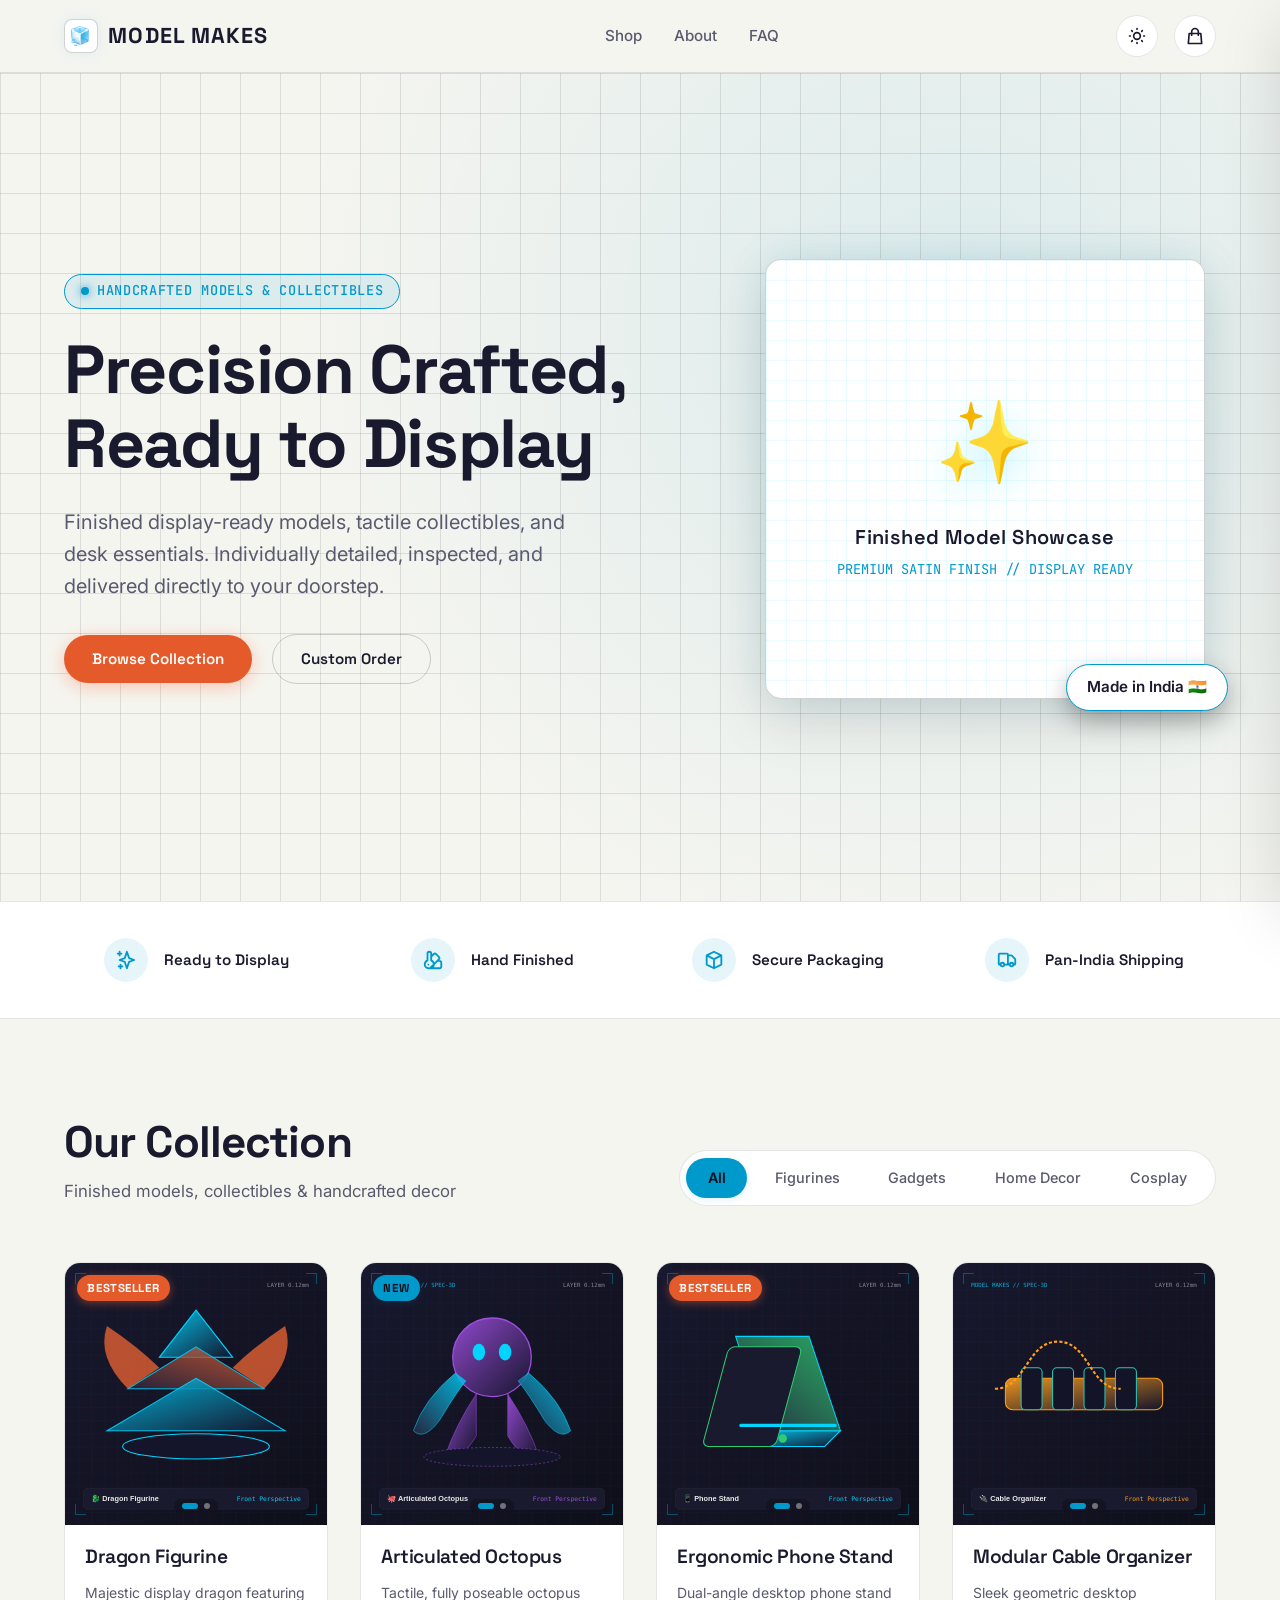
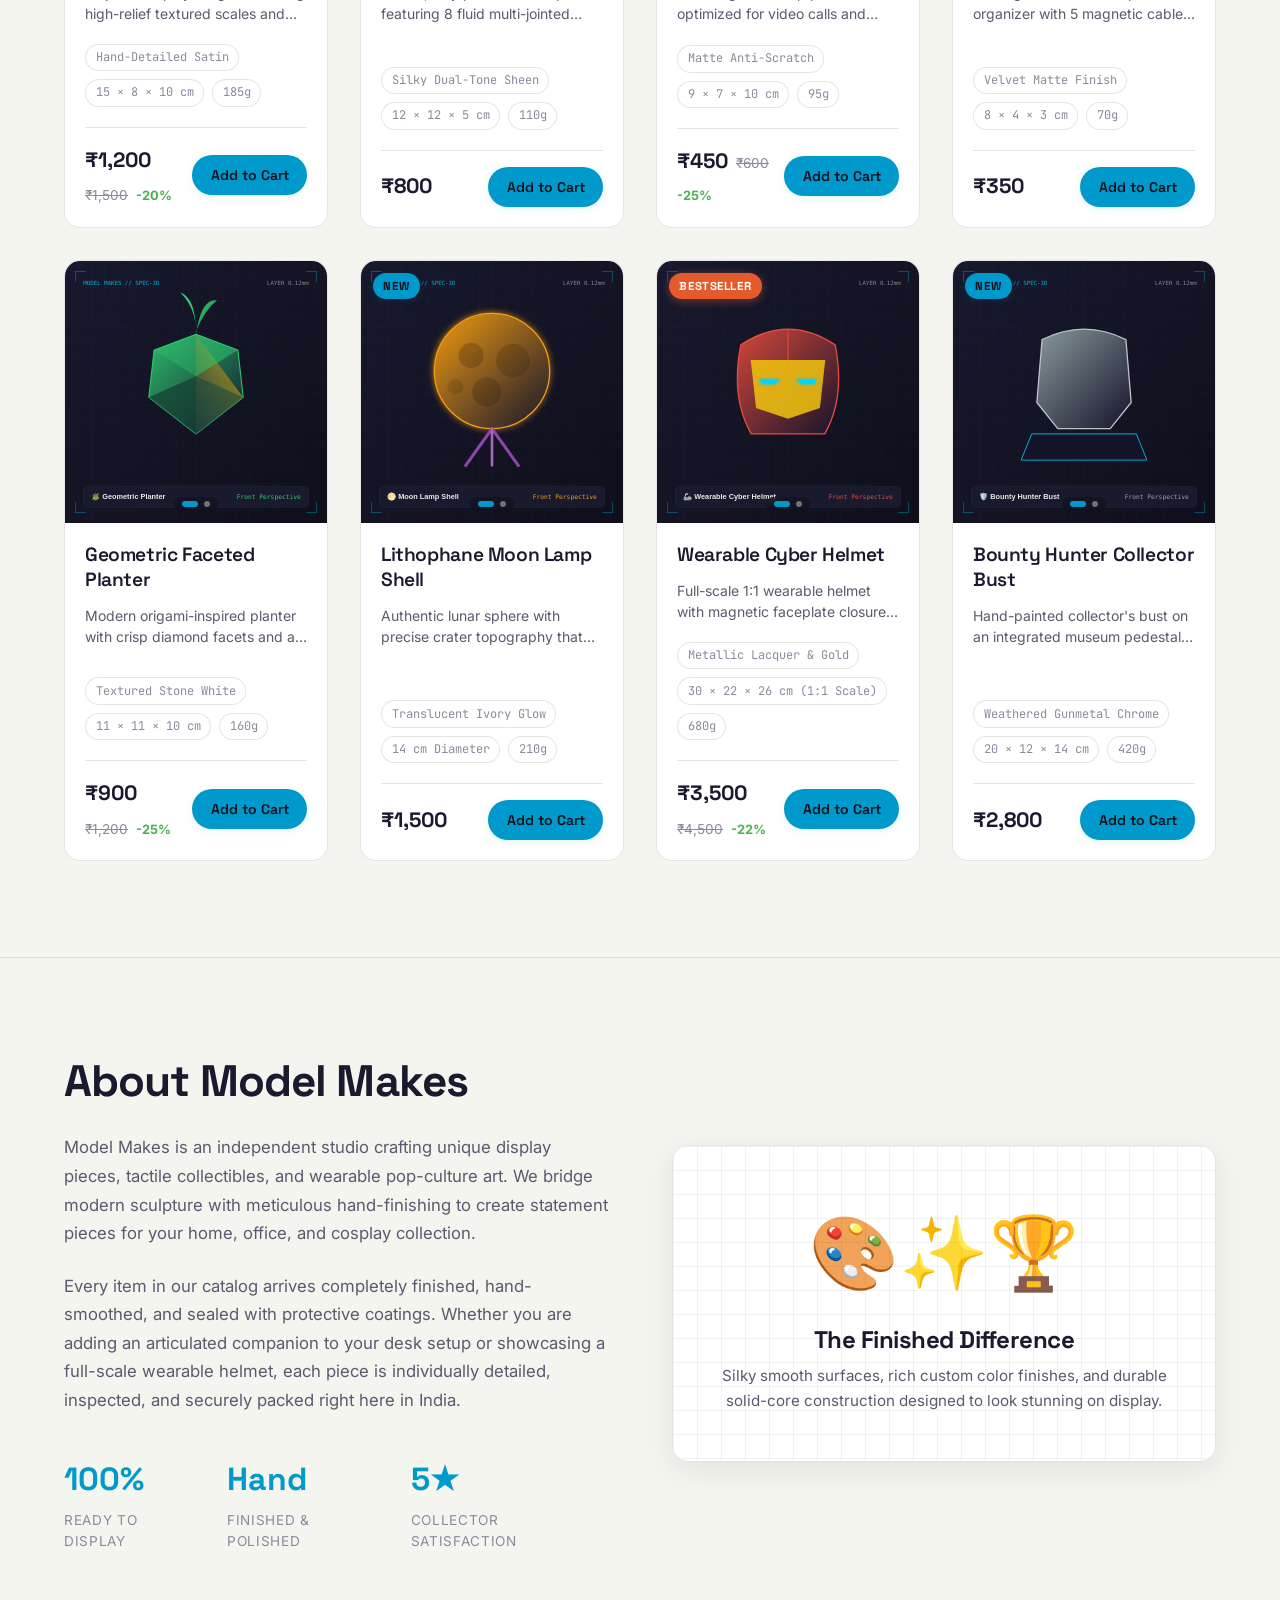
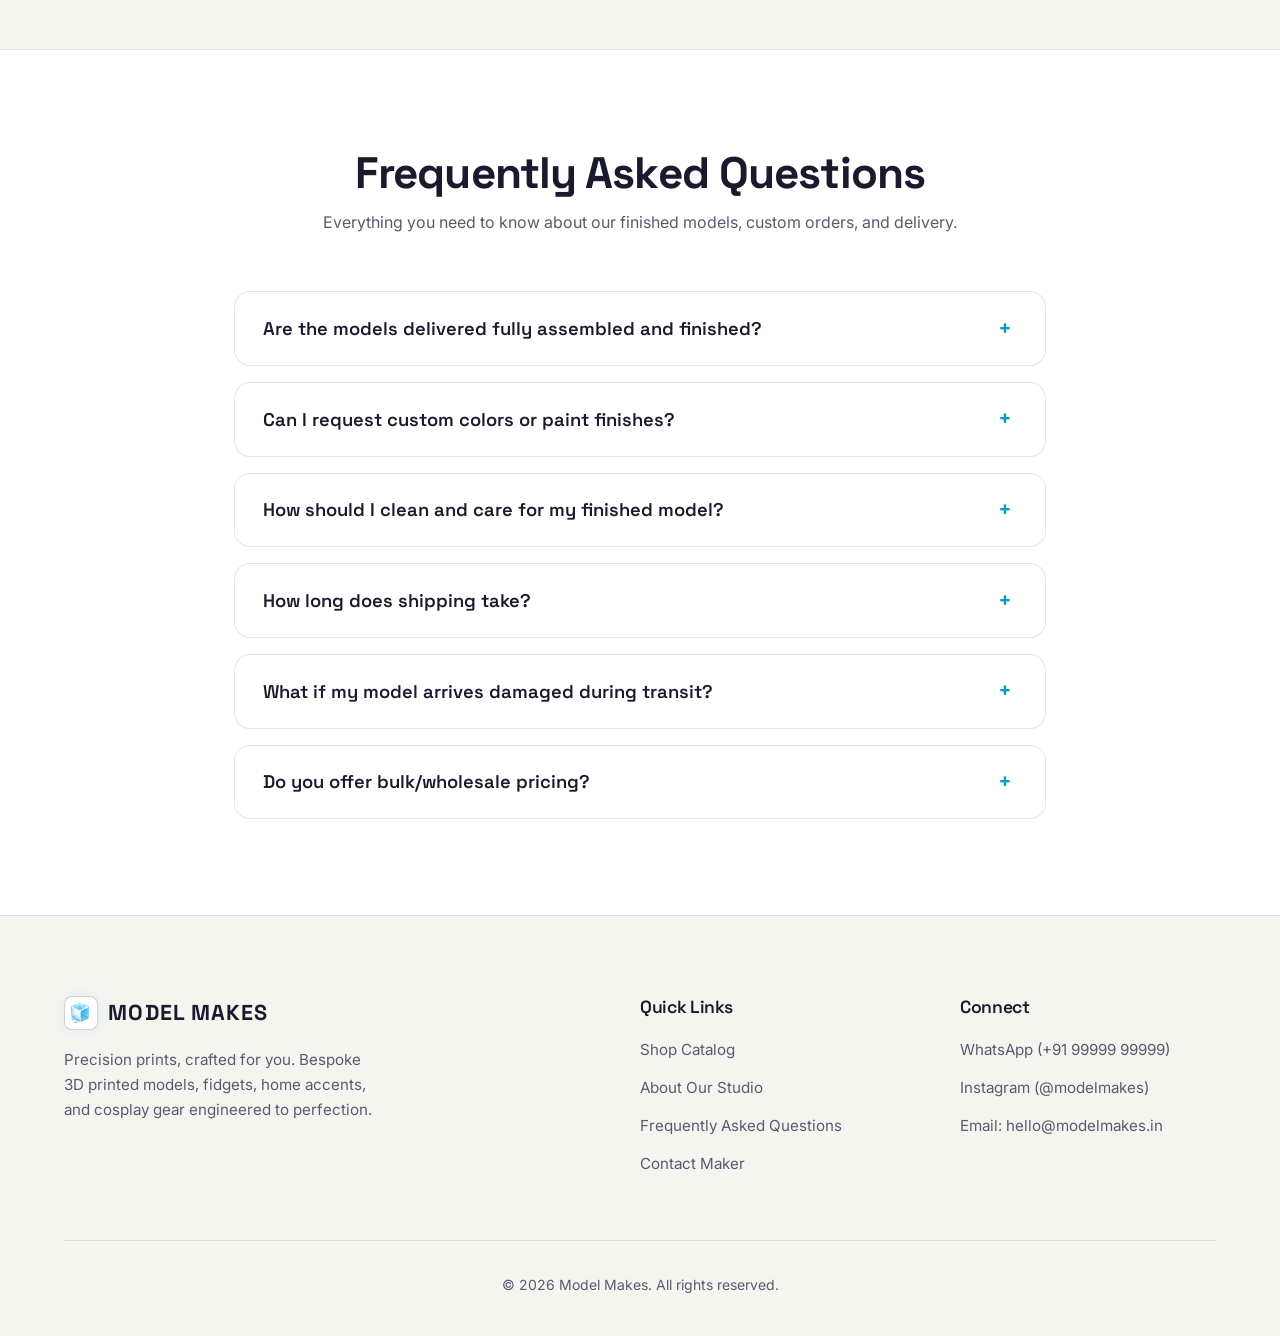
==== commit 179f47d5: "Refocus website and catalog on finished products (finish, dimensions, care) removing raw 3D printing" ====
--- a/public/index.html
+++ b/public/index.html
@@ -87,14 +87,14 @@
     <div class="wrap hero-grid">
       <!-- Left Column: Copy & Calls to Action -->
       <div class="hero-content">
-        <span class="hero-eyebrow">3D Printed Creations</span>
-        <h1 class="hero-title">Precision Prints,<br>Crafted for You</h1>
+        <span class="hero-eyebrow">Handcrafted Models & Collectibles</span>
+        <h1 class="hero-title">Precision Crafted,<br>Ready to Display</h1>
         <p class="hero-sub">
-          Detailed 3D-printed models made to order. From figurines to gadgets &mdash; designed, printed, and finished by hand.
+          Finished display-ready models, tactile collectibles, and desk essentials. Individually detailed, inspected, and delivered directly to your doorstep.
         </p>
         <div class="hero-actions">
           <a href="#shop" class="btn btn-cta">Browse Collection</a>
-          <a href="https://wa.me/919999999999?text=Hi%20Model%20Makes!%20I%20am%20interested%20in%20a%20custom%203D%20print." target="_blank" rel="noopener noreferrer" class="btn btn-outline">Custom Order</a>
+          <a href="https://wa.me/919999999999?text=Hi%20Model%20Makes!%20I%20am%20interested%20in%20a%20custom%20model." target="_blank" rel="noopener noreferrer" class="btn btn-outline">Custom Order</a>
         </div>
       </div>
 
@@ -102,9 +102,9 @@
       <div class="hero-art-wrapper">
         <div class="hero-art">
           <div class="hero-art-graphic">
-            <div class="hero-art-icon" aria-hidden="true">🖨️</div>
-            <div class="hero-art-label">🖨️ Hero Image</div>
-            <div class="hero-art-sub">0.12mm ULTRA-RES // DUAL EXTRUSION</div>
+            <div class="hero-art-icon" aria-hidden="true">✨</div>
+            <div class="hero-art-label">Finished Model Showcase</div>
+            <div class="hero-art-sub">PREMIUM SATIN FINISH // DISPLAY READY</div>
           </div>
         </div>
         <div class="hero-badge">
@@ -119,14 +119,14 @@
        ====================================================================== -->
   <section class="trust-bar" aria-label="Trust Factors">
     <div class="wrap trust-grid">
-      <!-- 1: 3D Printed -->
+      <!-- 1: Ready to Display -->
       <div class="trust-item">
         <div class="trust-icon-box" aria-hidden="true">
           <svg xmlns="http://www.w3.org/2000/svg" fill="none" viewBox="0 0 24 24" stroke="currentColor">
-            <path stroke-linecap="round" stroke-linejoin="round" stroke-width="2" d="M14 10l-2 1m0 0l-2-1m2 1v2.5M20 7l-2 1m2-1l-2-1m2 1v2.5M14 4l-2-1-2 1M4 7l2-1M4 7l2 1M4 7v2.5M12 21l-2-1m2 1l2-1m-2 1v-2.5M6 18l-2-1v-2.5M18 18l2-1v-2.5" />
-          </svg>
-        </div>
-        <span class="trust-text">3D Printed</span>
+            <path stroke-linecap="round" stroke-linejoin="round" stroke-width="2" d="M5 3v4M3 5h4M6 17v4m-2-2h4m5-16l2.286 6.857L21 12l-5.714 2.143L13 21l-2.286-6.857L5 12l5.714-2.143L13 3z" />
+          </svg>
+        </div>
+        <span class="trust-text">Ready to Display</span>
       </div>
 
       <!-- 2: Hand Finished -->
@@ -169,7 +169,7 @@
       <div class="sec-header">
         <div class="sec-title-wrap">
           <h2>Our Collection</h2>
-          <p class="sec-subtitle">Browse our range of 3D-printed models</p>
+          <p class="sec-subtitle">Finished models, collectibles & handcrafted decor</p>
         </div>
 
         <!-- Filter Tabs -->
@@ -197,31 +197,31 @@
       <div class="about-content">
         <h2>About Model Makes</h2>
         <p>
-          Model Makes began as a passion project inside an independent prototyping lab. We believe additive manufacturing isn't just about printing plastic &mdash; it's an art form that merges mathematical precision with meticulous post-processing craft.
+          Model Makes is an independent studio crafting unique display pieces, tactile collectibles, and wearable pop-culture art. We bridge modern sculpture with meticulous hand-finishing to create statement pieces for your home, office, and cosplay collection.
         </p>
         <p>
-          Every piece in our catalog is tuned for optimal layer bonding, minimal visible seam lines, and balanced density. Whether you are assembling a full armor cosplay suit or styling your desk with articulating companion prints, each piece is individually calibrated, inspected, and packed with care right here in India.
+          Every item in our catalog arrives completely finished, hand-smoothed, and sealed with protective coatings. Whether you are adding an articulated companion to your desk setup or showcasing a full-scale wearable helmet, each piece is individually detailed, inspected, and securely packed right here in India.
         </p>
         <div class="about-badges">
           <div class="about-stat">
-            <span class="about-stat-number">0.12<small style="font-size: 1.1rem;">mm</small></span>
-            <span class="about-stat-label">Ultra Resolution</span>
+            <span class="about-stat-number">100%</span>
+            <span class="about-stat-label">Ready to Display</span>
           </div>
           <div class="about-stat">
-            <span class="about-stat-number">100%</span>
-            <span class="about-stat-label">Hand Inspected</span>
+            <span class="about-stat-number">Hand</span>
+            <span class="about-stat-label">Finished & Polished</span>
           </div>
           <div class="about-stat">
             <span class="about-stat-number">5★</span>
-            <span class="about-stat-label">Maker Community</span>
+            <span class="about-stat-label">Collector Satisfaction</span>
           </div>
         </div>
       </div>
 
       <div class="about-art-box">
-        <div style="font-size: 4.5rem; margin-bottom: 0.5rem;" aria-hidden="true">🛠️📐⚙️</div>
-        <h3>The Maker's Workshop</h3>
-        <p>Calibrated FDM & SLA Resin print beds running high-grade PLA+, PETG, and tough technical polymers.</p>
+        <div style="font-size: 4.5rem; margin-bottom: 0.5rem;" aria-hidden="true">🎨✨🏆</div>
+        <h3>The Finished Difference</h3>
+        <p>Silky smooth surfaces, rich custom color finishes, and durable solid-core construction designed to look stunning on display.</p>
       </div>
     </div>
   </section>
@@ -233,27 +233,37 @@
     <div class="wrap faq-container">
       <div class="faq-header">
         <h2>Frequently Asked Questions</h2>
-        <p>Everything you need to know about our 3D printing process, orders, and delivery.</p>
+        <p>Everything you need to know about our finished models, custom orders, and delivery.</p>
       </div>
 
       <div class="faq-list">
         <details class="faq-item">
           <summary class="faq-question">
-            <span>What materials do you print with?</span>
-            <span class="faq-icon" aria-hidden="true">+</span>
-          </summary>
-          <div class="faq-answer">
-            We primarily use PLA, PLA+, and PETG for functional and decorative pieces due to their high strength and smooth surface finishes. For intricate miniatures and ultra-fine details, we utilize UV-cured resin.
-          </div>
-        </details>
-
-        <details class="faq-item">
-          <summary class="faq-question">
-            <span>Can I request a custom model?</span>
-            <span class="faq-icon" aria-hidden="true">+</span>
-          </summary>
-          <div class="faq-answer">
-            Yes! Send us your 3D model link (STL/OBJ/STEP) or idea via WhatsApp. We will evaluate printability, recommend suitable materials, and provide a quick quote within 24 hours.
+            <span>Are the models delivered fully assembled and finished?</span>
+            <span class="faq-icon" aria-hidden="true">+</span>
+          </summary>
+          <div class="faq-answer">
+            Yes, absolutely! Every model arrives completely assembled, hand-finished, and ready to display or use right out of the box. No painting, gluing, or preparation is required.
+          </div>
+        </details>
+
+        <details class="faq-item">
+          <summary class="faq-question">
+            <span>Can I request custom colors or paint finishes?</span>
+            <span class="faq-icon" aria-hidden="true">+</span>
+          </summary>
+          <div class="faq-answer">
+            Yes! If you would like a specific color palette, metallic sheen, or custom painted detailing, simply reach out to us on WhatsApp before ordering and we will gladly personalize it for you.
+          </div>
+        </details>
+
+        <details class="faq-item">
+          <summary class="faq-question">
+            <span>How should I clean and care for my finished model?</span>
+            <span class="faq-icon" aria-hidden="true">+</span>
+          </summary>
+          <div class="faq-answer">
+            Our models are sealed with protective finishes. For routine dusting, simply wipe gently with a soft dry microfiber cloth or a soft-bristle brush. To preserve vibrant paint tones, keep models away from excessive direct heat and harsh outdoor sunlight.
           </div>
         </details>
 
@@ -263,27 +273,17 @@
             <span class="faq-icon" aria-hidden="true">+</span>
           </summary>
           <div class="faq-answer">
-            Most in-stock prints ship within 24 to 48 hours. Custom prints take 2-4 days for production and finishing. Pan-India courier delivery typically takes 5-7 business days depending on your location.
-          </div>
-        </details>
-
-        <details class="faq-item">
-          <summary class="faq-question">
-            <span>Do you ship internationally?</span>
-            <span class="faq-icon" aria-hidden="true">+</span>
-          </summary>
-          <div class="faq-answer">
-            Not yet, but we're actively working on international shipping partnerships to bring Model Makes to makers worldwide soon!
-          </div>
-        </details>
-
-        <details class="faq-item">
-          <summary class="faq-question">
-            <span>What if my model arrives damaged?</span>
-            <span class="faq-icon" aria-hidden="true">+</span>
-          </summary>
-          <div class="faq-answer">
-            We pack our prints using shock-absorbing honeycomb wrapping and rigid cartons. In the rare event of transit damage, just send us an unboxing photo/video on WhatsApp and we will replace it free of charge.
+            In-stock models ship within 24 to 48 hours. Custom requested finishes take 2-3 days for detailing and curing. Pan-India courier delivery typically takes 5-7 business days depending on your pin code.
+          </div>
+        </details>
+
+        <details class="faq-item">
+          <summary class="faq-question">
+            <span>What if my model arrives damaged during transit?</span>
+            <span class="faq-icon" aria-hidden="true">+</span>
+          </summary>
+          <div class="faq-answer">
+            We provide a 100% Transit Guarantee. Every piece is cushioned with multi-layer shock-absorbing wrapping and rigid cartons. In the rare event of damage, just share an unboxing photo/video on WhatsApp and we will dispatch a replacement immediately.
           </div>
         </details>
 
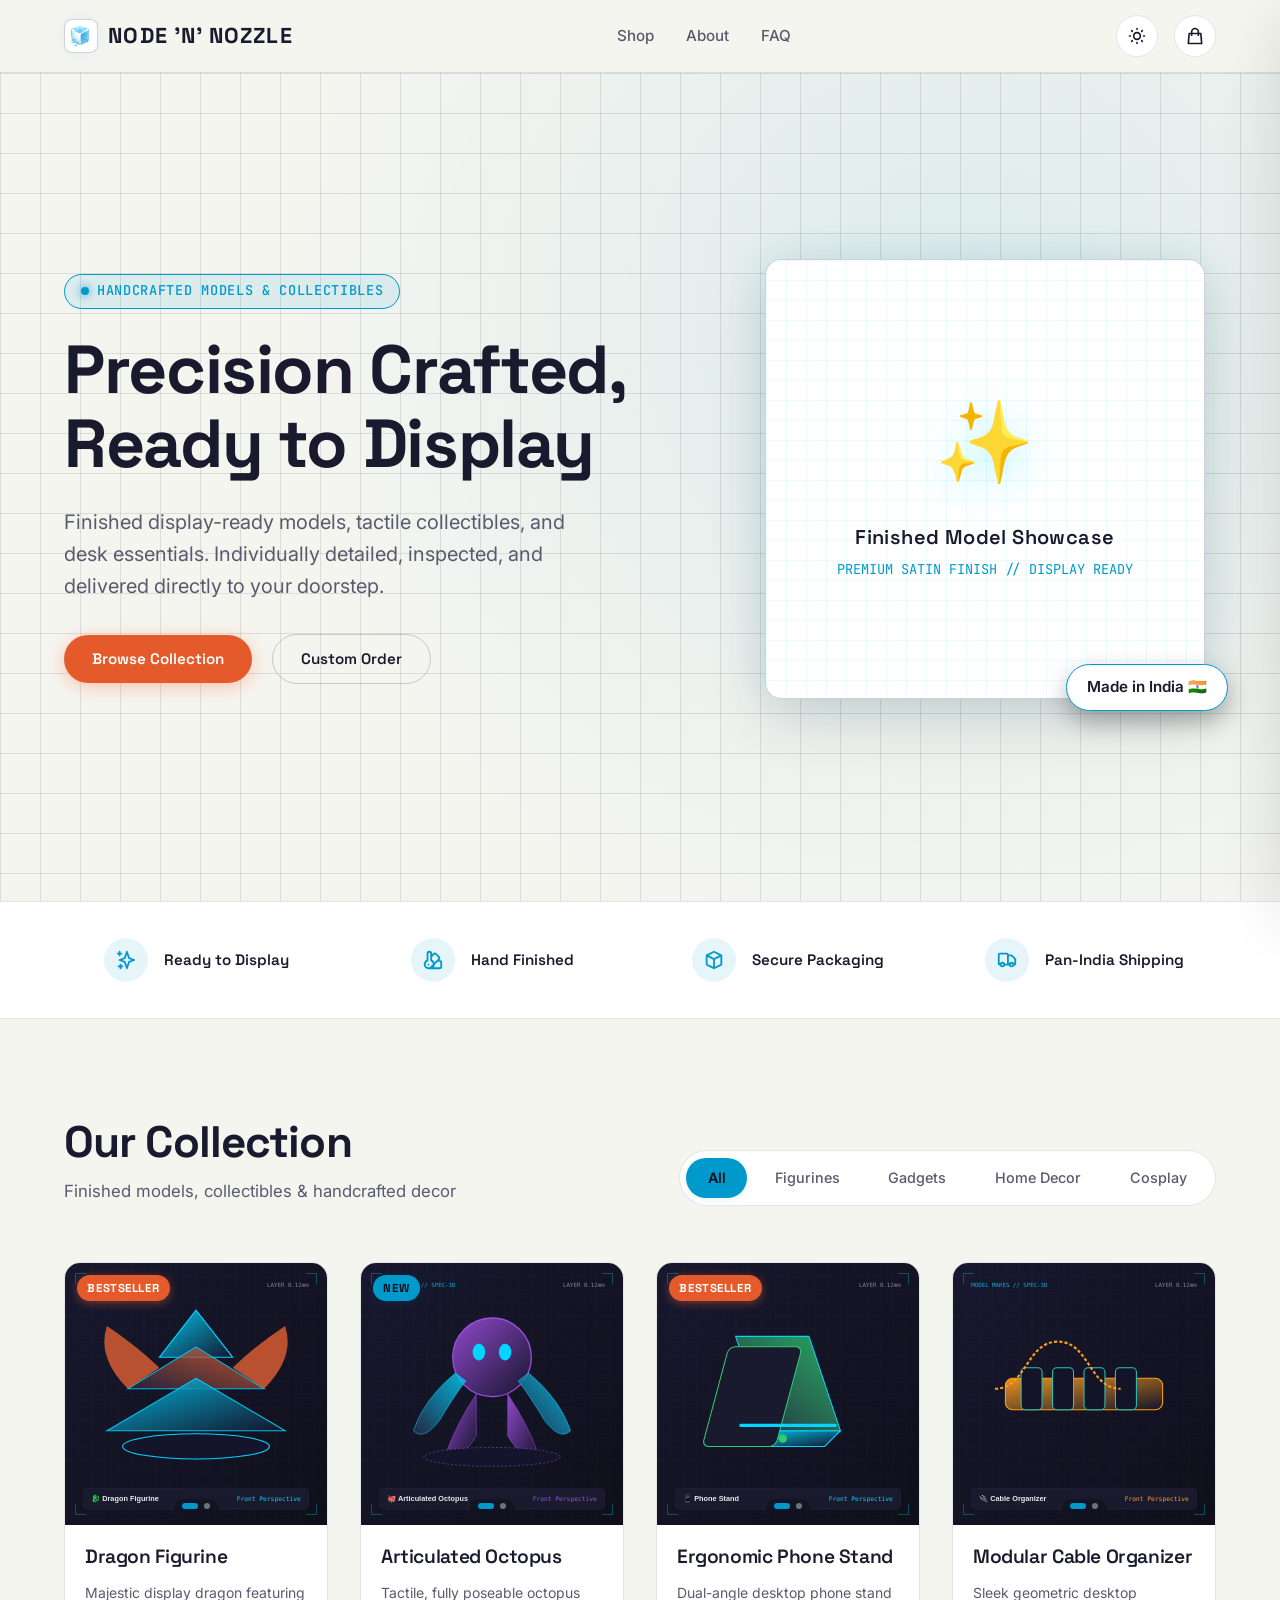
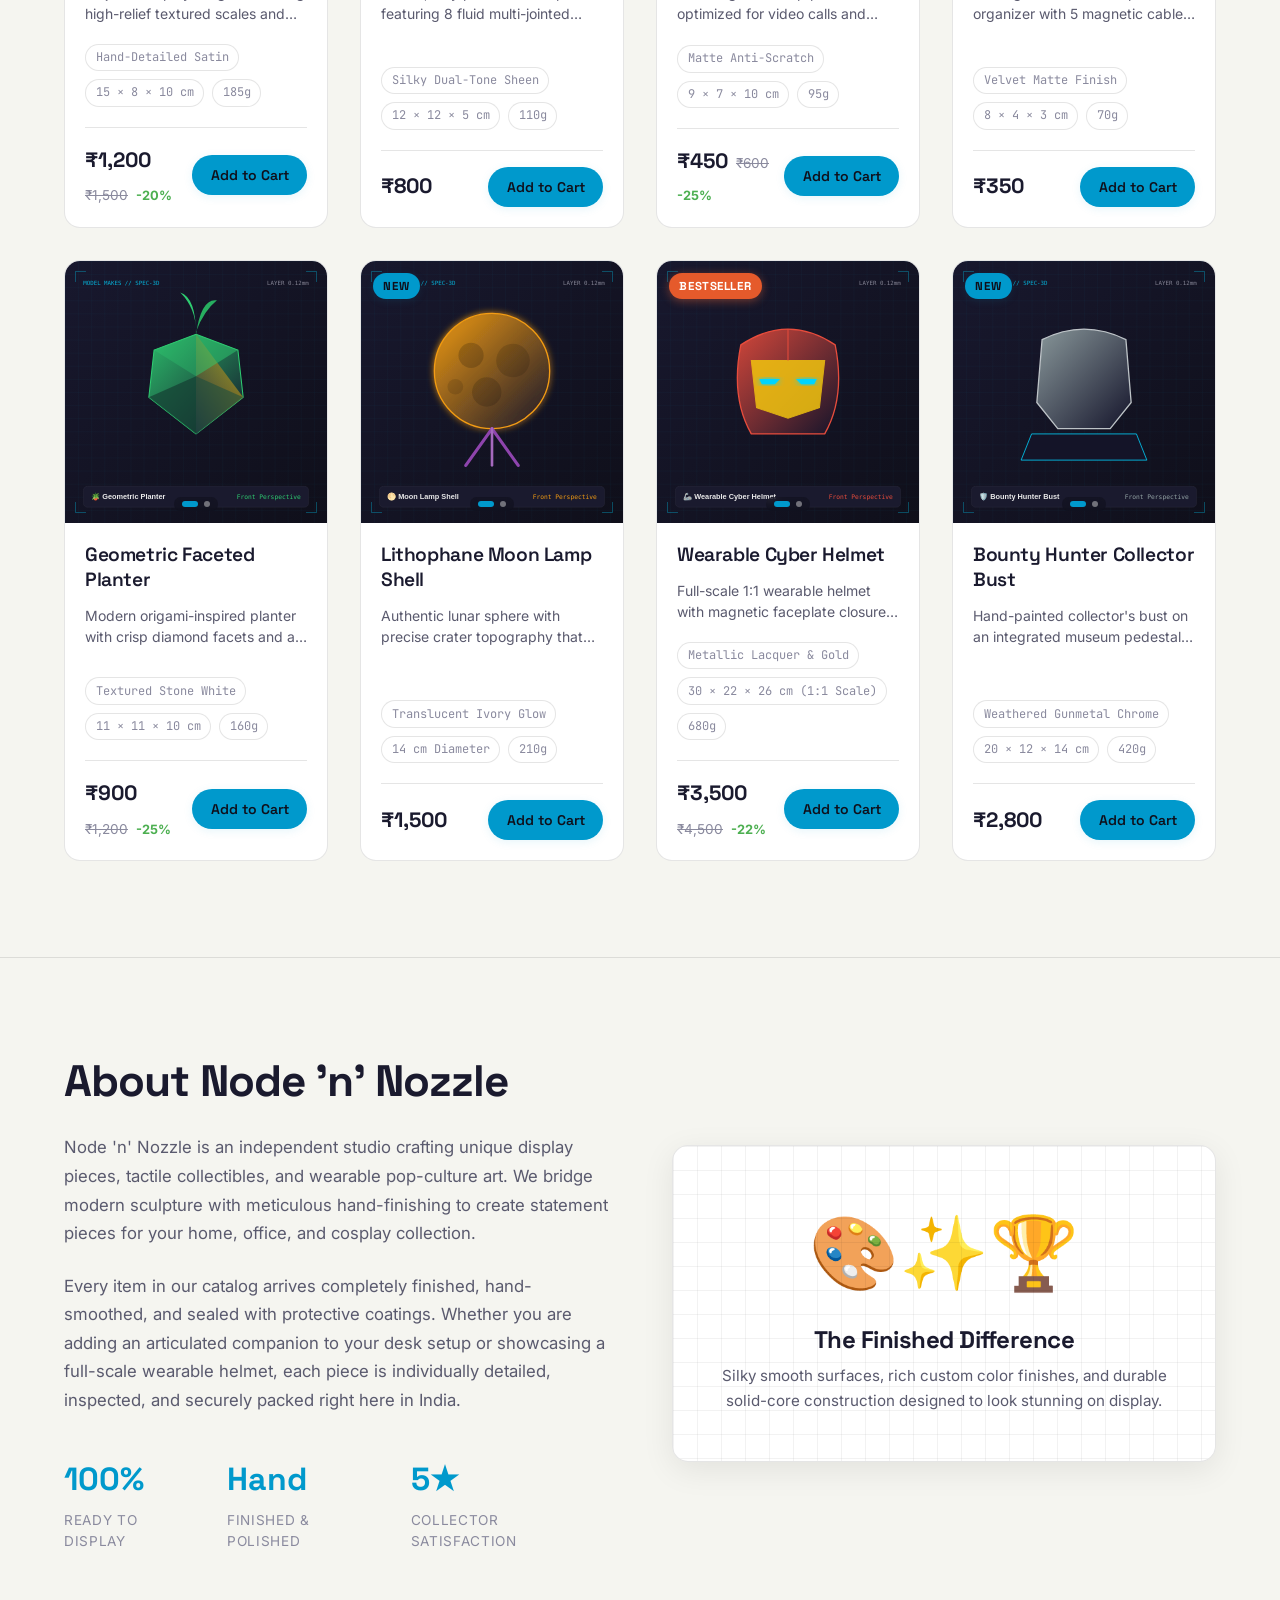
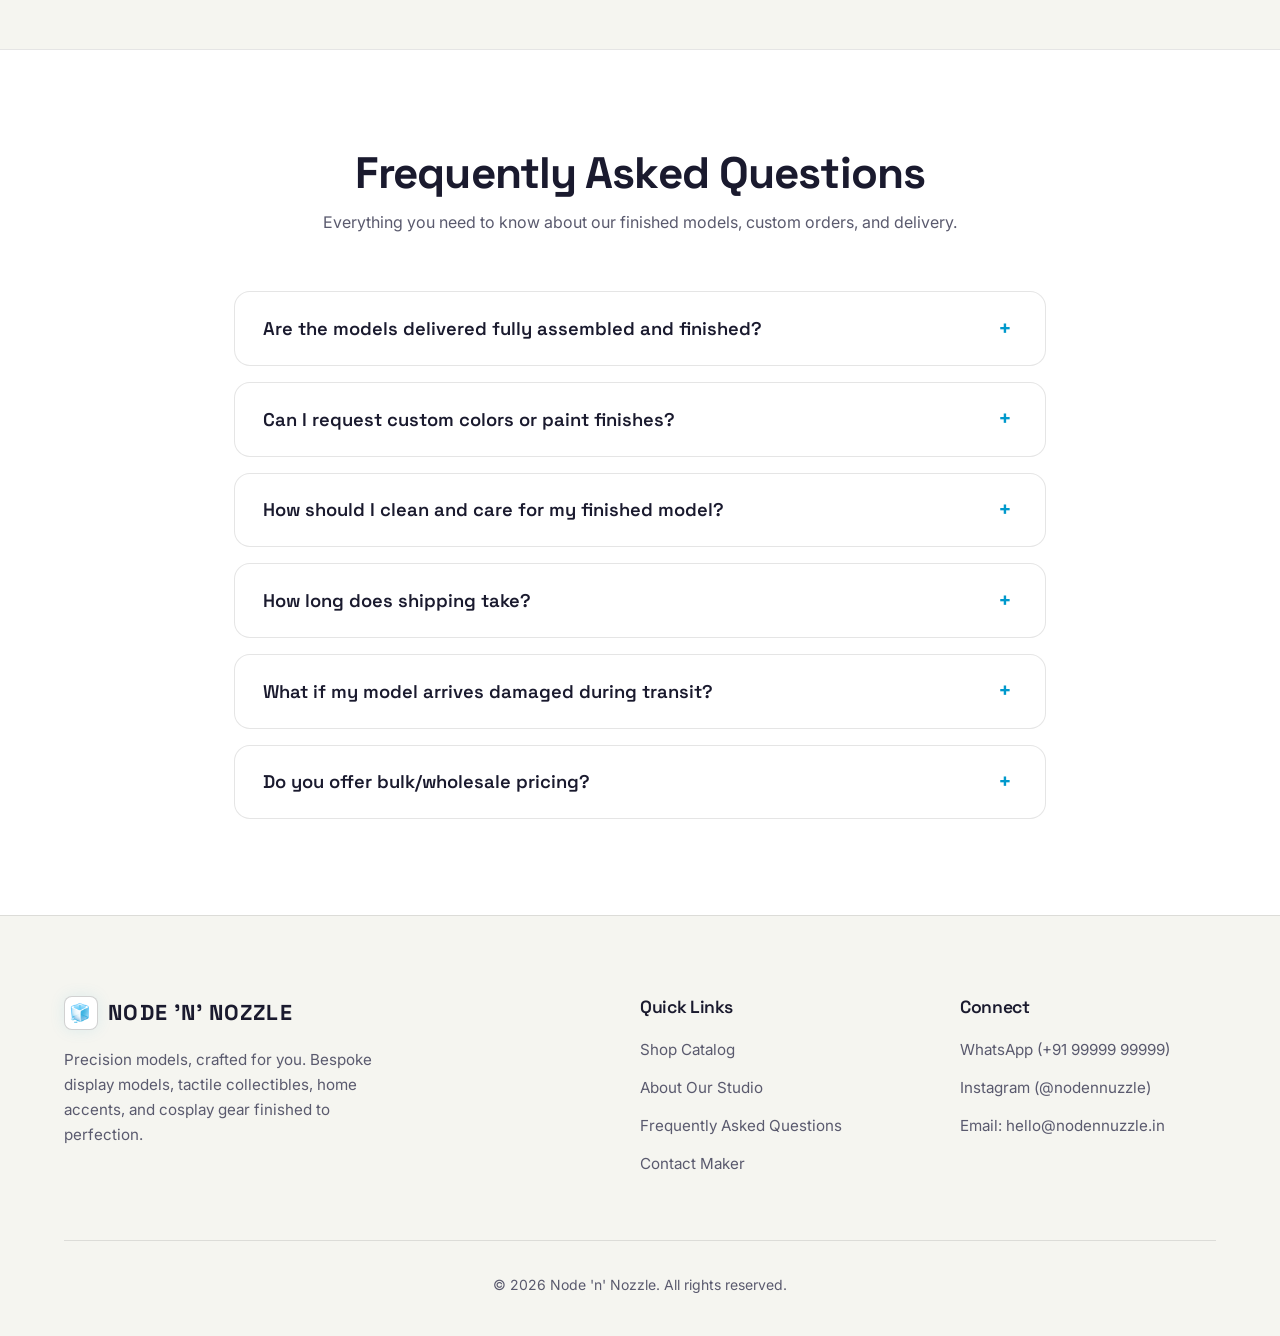
==== commit 5c38d32a: "Rebrand website and admin to Node 'n' Nozzle" ====
--- a/public/index.html
+++ b/public/index.html
@@ -3,10 +3,10 @@
 <head>
   <meta charset="UTF-8">
   <meta name="viewport" content="width=device-width, initial-scale=1.0">
-  <meta name="description" content="Model Makes - Premium 3D printed models, figurines, gadgets, and cosplay props crafted with precision. Pan-India shipping.">
-  <meta name="keywords" content="3D printing, 3D models, figurines, cosplay, gadgets, home decor, maker workshop, India">
+  <meta name="description" content="Node 'n' Nozzle - Premium handcrafted models, collectibles, figurines, gadgets, and decor crafted with precision. Pan-India shipping.">
+  <meta name="keywords" content="models, collectibles, figurines, cosplay, gadgets, home decor, maker studio, India">
   <meta name="theme-color" content="#0F0F1A">
-  <title>Model Makes // Precision 3D Printed Models & Collectibles</title>
+  <title>Node 'n' Nozzle // Precision Models, Collectibles & Handcrafted Decor</title>
 
   <!-- Google Fonts -->
   <link rel="preconnect" href="https://fonts.googleapis.com">
@@ -28,9 +28,9 @@
        ====================================================================== -->
   <header class="site-header">
     <div class="wrap header-inner">
-      <a href="#" class="logo" aria-label="Model Makes Home">
+      <a href="#" class="logo" aria-label="Node 'n' Nozzle Home">
         <span class="logo-cube" aria-hidden="true">🧊</span>
-        <span>MODEL MAKES</span>
+        <span>NODE 'N' NOZZLE</span>
       </a>
 
       <!-- Desktop Nav -->
@@ -94,7 +94,7 @@
         </p>
         <div class="hero-actions">
           <a href="#shop" class="btn btn-cta">Browse Collection</a>
-          <a href="https://wa.me/919999999999?text=Hi%20Model%20Makes!%20I%20am%20interested%20in%20a%20custom%20model." target="_blank" rel="noopener noreferrer" class="btn btn-outline">Custom Order</a>
+          <a href="https://wa.me/919999999999?text=Hi%20Node%20'n'%20Nozzle!%20I%20am%20interested%20in%20a%20custom%20model." target="_blank" rel="noopener noreferrer" class="btn btn-outline">Custom Order</a>
         </div>
       </div>
 
@@ -195,9 +195,9 @@
   <section id="about" class="about">
     <div class="wrap about-grid">
       <div class="about-content">
-        <h2>About Model Makes</h2>
+        <h2>About Node 'n' Nozzle</h2>
         <p>
-          Model Makes is an independent studio crafting unique display pieces, tactile collectibles, and wearable pop-culture art. We bridge modern sculpture with meticulous hand-finishing to create statement pieces for your home, office, and cosplay collection.
+          Node 'n' Nozzle is an independent studio crafting unique display pieces, tactile collectibles, and wearable pop-culture art. We bridge modern sculpture with meticulous hand-finishing to create statement pieces for your home, office, and cosplay collection.
         </p>
         <p>
           Every item in our catalog arrives completely finished, hand-smoothed, and sealed with protective coatings. Whether you are adding an articulated companion to your desk setup or showcasing a full-scale wearable helmet, each piece is individually detailed, inspected, and securely packed right here in India.
@@ -310,9 +310,9 @@
         <div class="footer-brand">
           <a href="#" class="logo">
             <span class="logo-cube" aria-hidden="true">🧊</span>
-            <span>MODEL MAKES</span>
+            <span>NODE 'N' NOZZLE</span>
           </a>
-          <p>Precision prints, crafted for you. Bespoke 3D printed models, fidgets, home accents, and cosplay gear engineered to perfection.</p>
+          <p>Precision models, crafted for you. Bespoke display models, tactile collectibles, home accents, and cosplay gear finished to perfection.</p>
         </div>
 
         <!-- Col 2: Quick Links -->
@@ -331,14 +331,14 @@
           <h4>Connect</h4>
           <div class="footer-links">
             <a href="https://wa.me/919999999999" target="_blank" rel="noopener noreferrer">WhatsApp (+91 99999 99999)</a>
-            <a href="https://instagram.com" target="_blank" rel="noopener noreferrer">Instagram (@modelmakes)</a>
-            <a href="mailto:hello@modelmakes.in">Email: hello@modelmakes.in</a>
+            <a href="https://instagram.com" target="_blank" rel="noopener noreferrer">Instagram (@nodennuzzle)</a>
+            <a href="mailto:hello@nodennuzzle.in">Email: hello@nodennuzzle.in</a>
           </div>
         </div>
       </div>
 
       <div class="footer-bottom">
-        <p>&copy; 2026 Model Makes. All rights reserved.</p>
+        <p>&copy; 2026 Node 'n' Nozzle. All rights reserved.</p>
       </div>
     </div>
   </footer>
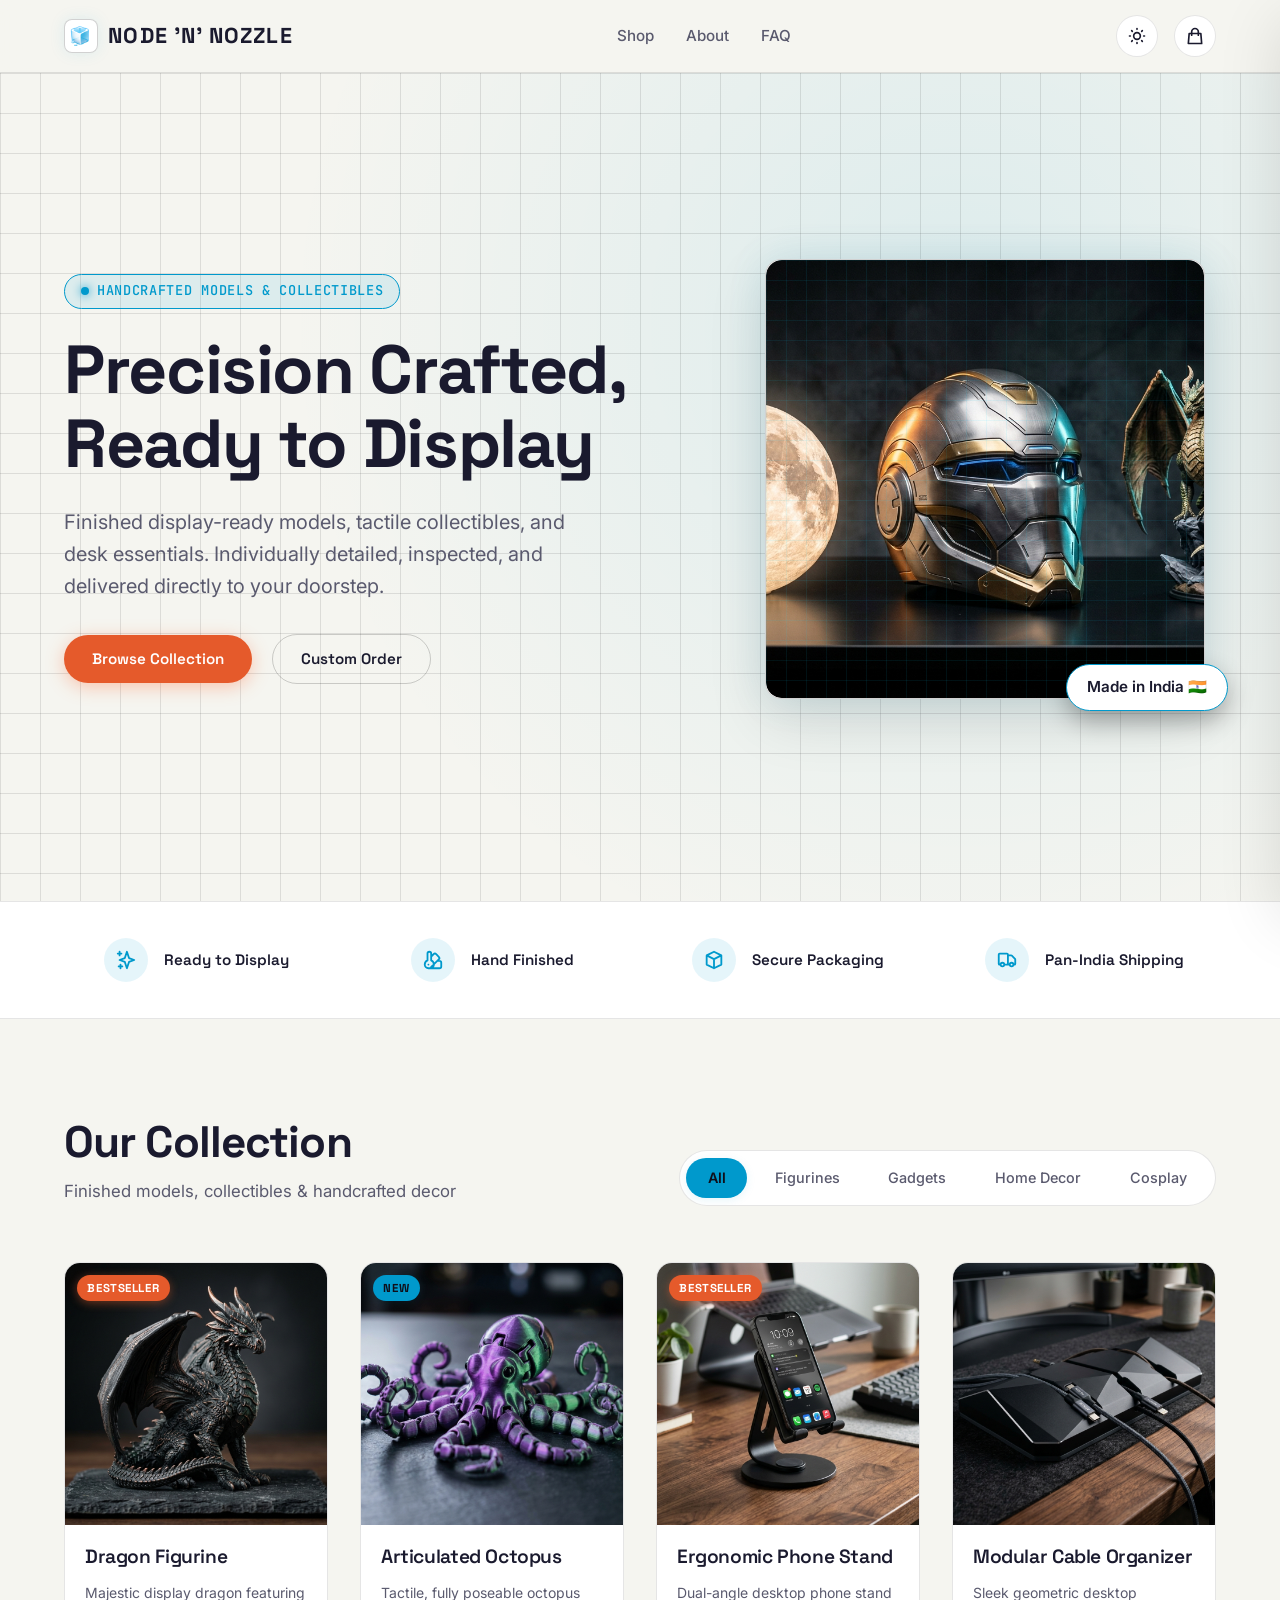
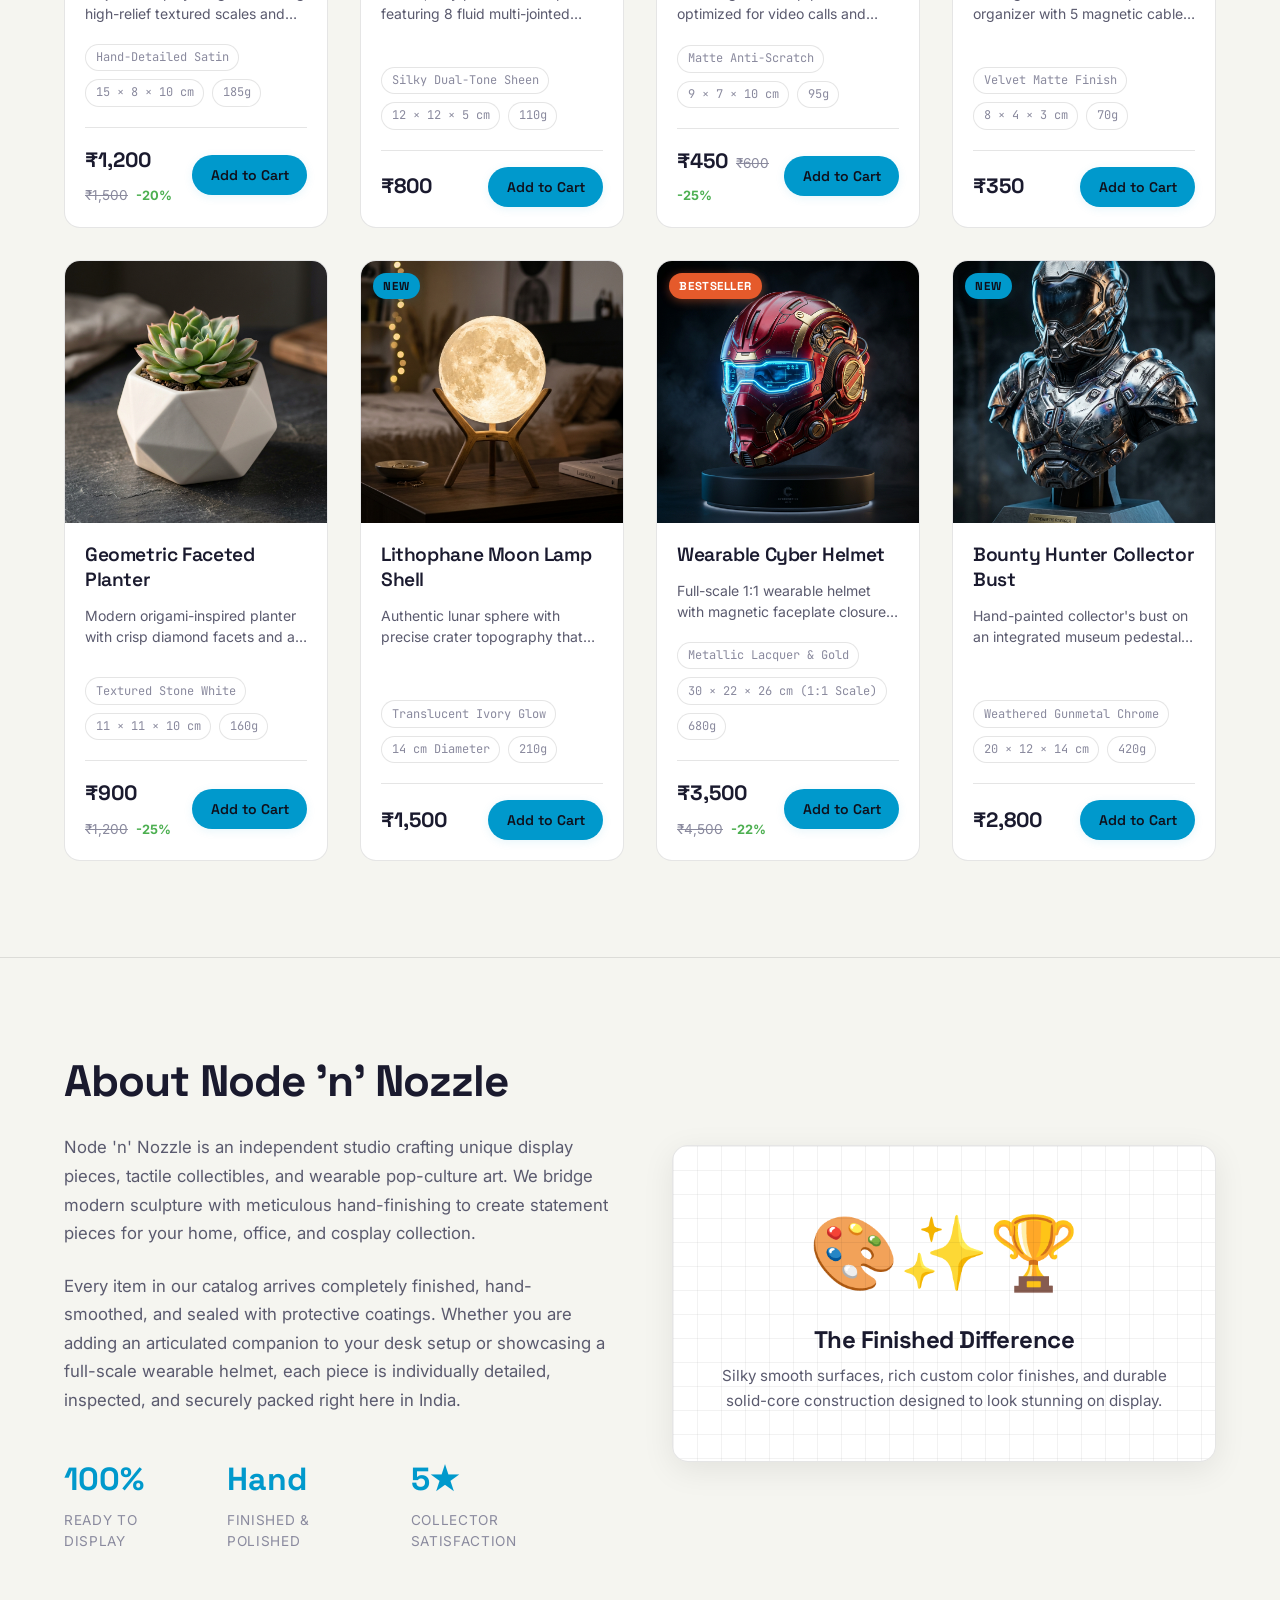
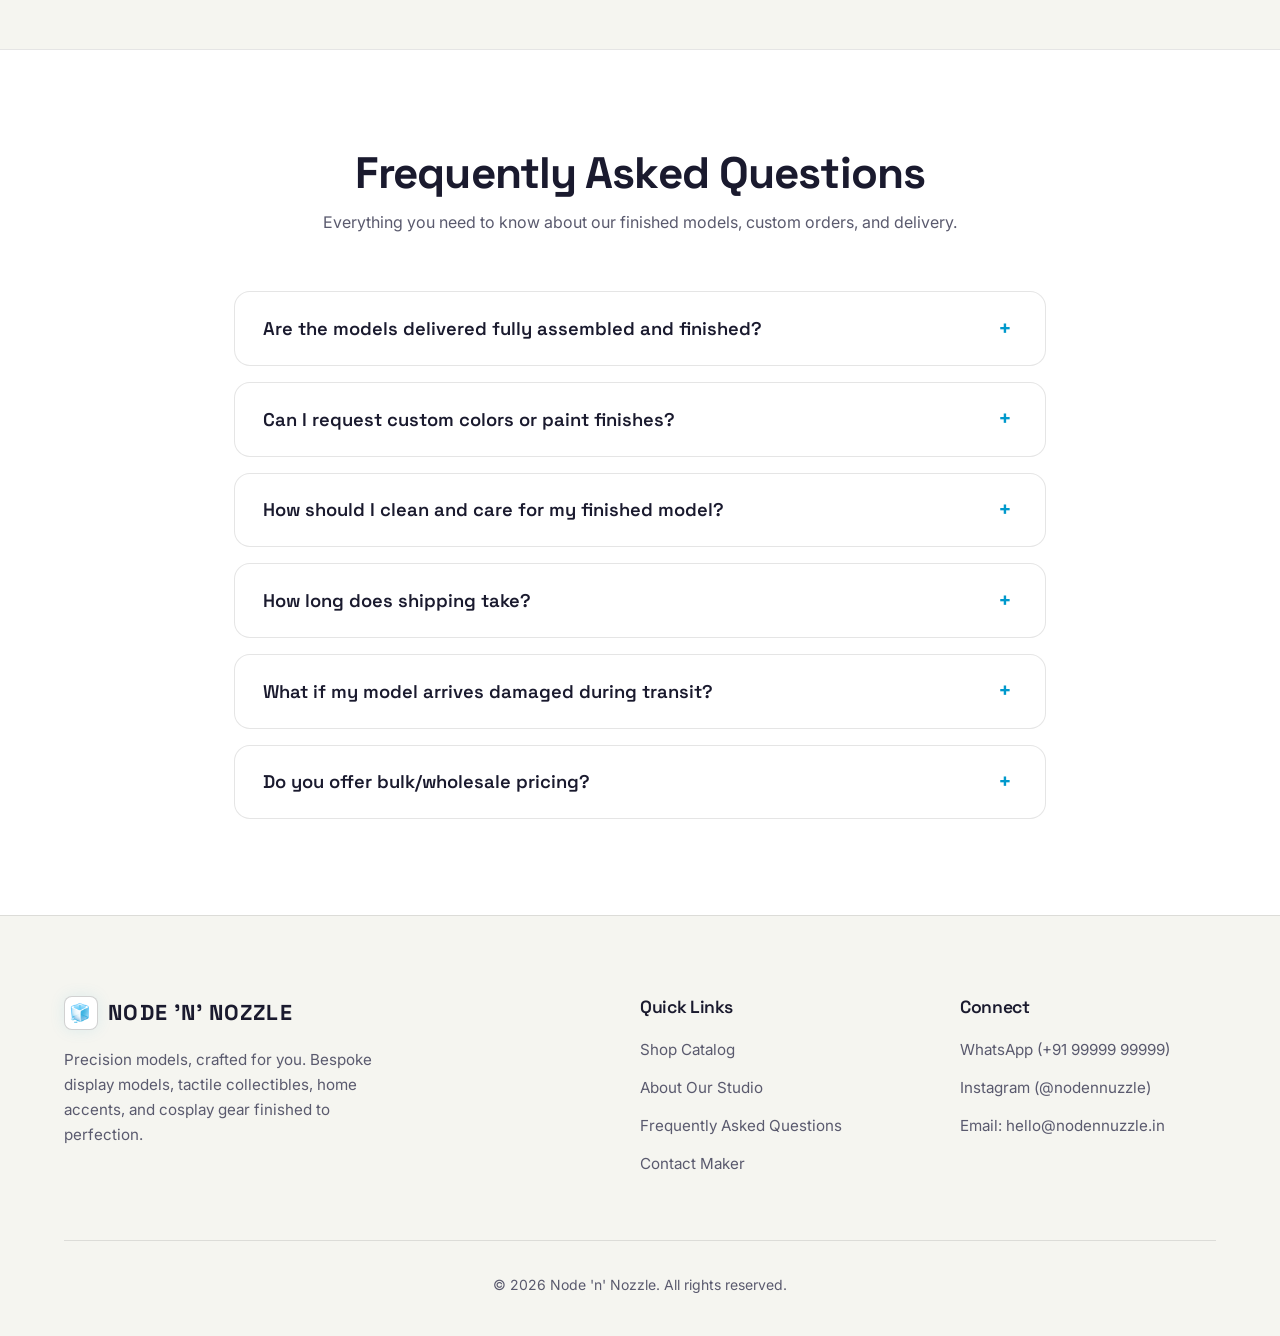
==== commit 3049acd0: "Replace technical vector diagrams with high-resolution commercial studio product photography" ====
--- a/public/index.html
+++ b/public/index.html
@@ -101,11 +101,7 @@
       <!-- Right Column: Decorative Visual & Badge -->
       <div class="hero-art-wrapper">
         <div class="hero-art">
-          <div class="hero-art-graphic">
-            <div class="hero-art-icon" aria-hidden="true">✨</div>
-            <div class="hero-art-label">Finished Model Showcase</div>
-            <div class="hero-art-sub">PREMIUM SATIN FINISH // DISPLAY READY</div>
-          </div>
+          <img src="assets/images/hero-showcase.jpg" alt="Node 'n' Nozzle Handcrafted Finished Models Showcase" class="hero-showcase-img" loading="eager">
         </div>
         <div class="hero-badge">
           <span>Made in India 🇮🇳</span>
--- a/public/css/layout.css
+++ b/public/css/layout.css
@@ -237,9 +237,22 @@
   flex-direction: column;
   align-items: center;
   justify-content: center;
-  padding: 2rem;
+  padding: 0;
   position: relative;
   overflow: hidden;
+}
+
+.hero-showcase-img {
+  width: 100%;
+  height: 100%;
+  object-fit: cover;
+  border-radius: inherit;
+  display: block;
+  transition: transform 0.6s cubic-bezier(0.16, 1, 0.3, 1);
+}
+
+.hero-art:hover .hero-showcase-img {
+  transform: scale(1.04);
 }
 
 .hero-art::before {
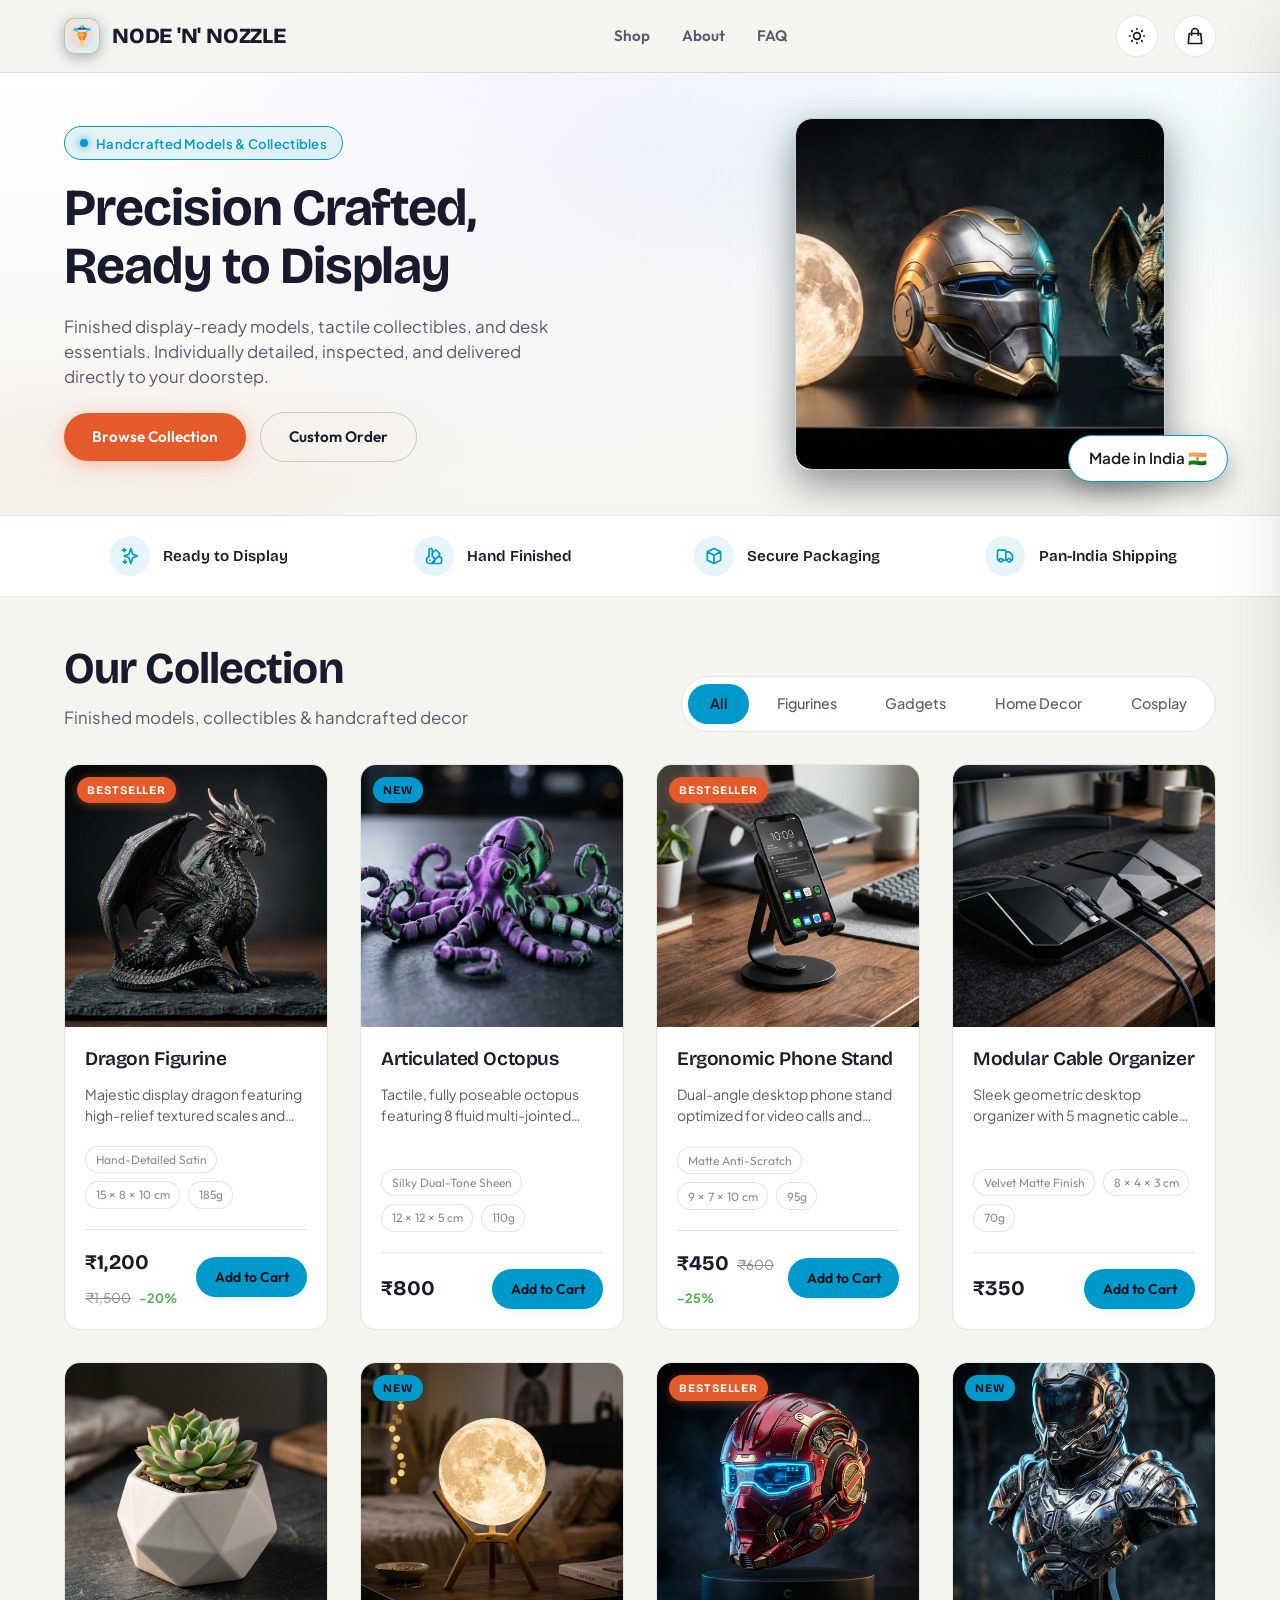
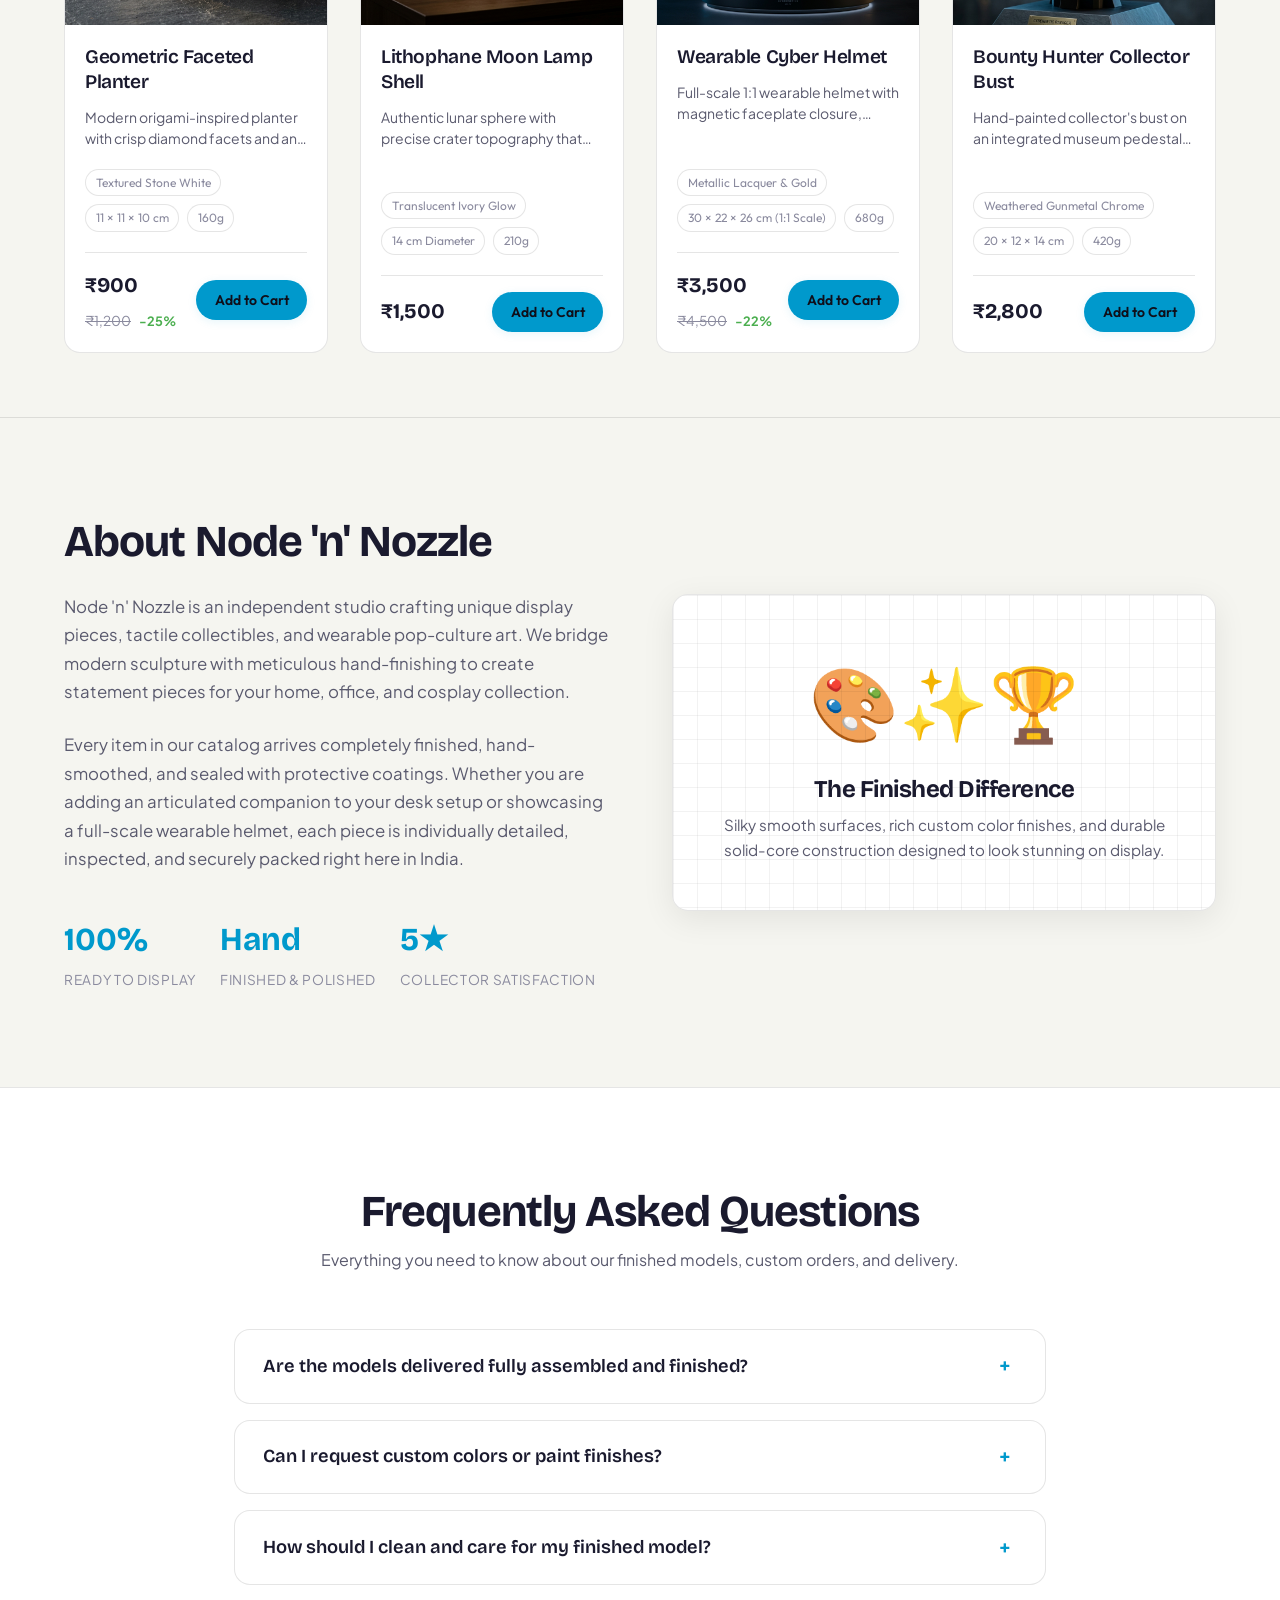
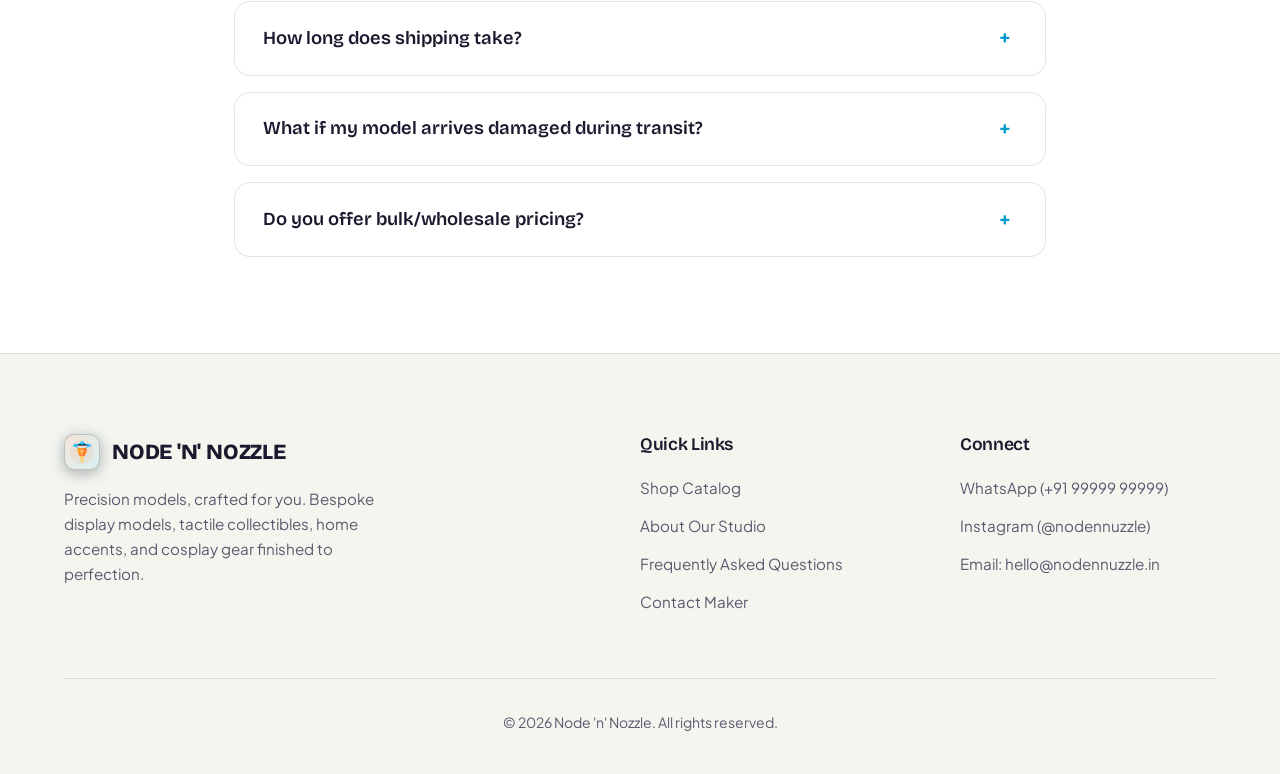
==== commit 098fcb17: "Enhance typography with crafty maker fonts (Bricolage Grotesque, Outfit, Plus Jakarta Sans) and add " ====
--- a/public/index.html
+++ b/public/index.html
@@ -8,18 +8,19 @@
   <meta name="theme-color" content="#0F0F1A">
   <title>Node 'n' Nozzle // Precision Models, Collectibles & Handcrafted Decor</title>
 
-  <!-- Google Fonts -->
+  <!-- Google Fonts: Crafty Artisan Typography -->
   <link rel="preconnect" href="https://fonts.googleapis.com">
   <link rel="preconnect" href="https://fonts.gstatic.com" crossorigin>
-  <link href="https://fonts.googleapis.com/css2?family=Inter:wght@400;500;600&family=JetBrains+Mono:wght@400;500&family=Space+Grotesk:wght@500;600;700&display=swap" rel="stylesheet">
+  <link href="https://fonts.googleapis.com/css2?family=Bricolage+Grotesque:opsz,wght@12..96,600;12..96,700;12..96,800&family=Outfit:wght@400;500;600;700&family=Plus+Jakarta+Sans:wght@400;500;600;700&display=swap" rel="stylesheet">
 
   <!-- Core Stylesheets -->
   <link rel="stylesheet" href="css/base.css">
   <link rel="stylesheet" href="css/layout.css">
   <link rel="stylesheet" href="css/components.css">
 
-  <!-- Favicon -->
-  <link rel="icon" href="data:image/svg+xml,<svg xmlns=%22http://www.w3.org/2000/svg%22 viewBox=%220 0 100 100%22><text y=%22.9em%22 font-size=%2290%22>🧊</text></svg>">
+  <!-- Craft Favicon -->
+  <link rel="icon" type="image/svg+xml" href="assets/images/favicon.svg">
+  <link rel="alternate icon" href="assets/images/favicon.svg">
 </head>
 <body>
 
@@ -29,7 +30,9 @@
   <header class="site-header">
     <div class="wrap header-inner">
       <a href="#" class="logo" aria-label="Node 'n' Nozzle Home">
-        <span class="logo-cube" aria-hidden="true">🧊</span>
+        <span class="logo-cube" aria-hidden="true">
+          <img src="assets/images/logo-icon.svg" alt="Node 'n' Nozzle" width="26" height="26">
+        </span>
         <span>NODE 'N' NOZZLE</span>
       </a>
 
@@ -305,7 +308,9 @@
         <!-- Col 1: Brand Info -->
         <div class="footer-brand">
           <a href="#" class="logo">
-            <span class="logo-cube" aria-hidden="true">🧊</span>
+            <span class="logo-cube" aria-hidden="true">
+              <img src="assets/images/logo-icon.svg" alt="Node 'n' Nozzle" width="26" height="26">
+            </span>
             <span>NODE 'N' NOZZLE</span>
           </a>
           <p>Precision models, crafted for you. Bespoke display models, tactile collectibles, home accents, and cosplay gear finished to perfection.</p>
--- a/public/css/base.css
+++ b/public/css/base.css
@@ -28,10 +28,11 @@
   --shadow: 0 8px 32px rgba(0, 0, 0, 0.4);
   --shadow-lg: 0 20px 60px rgba(0, 0, 0, 0.6);
 
-  /* Typography Families */
-  --font-heading: 'Space Grotesk', -apple-system, BlinkMacSystemFont, 'Segoe UI', Roboto, sans-serif;
-  --font-body: 'Inter', -apple-system, BlinkMacSystemFont, 'Segoe UI', Roboto, sans-serif;
-  --font-mono: 'JetBrains Mono', Consolas, Monaco, monospace;
+  /* Typography Families - Craft Studio Collection */
+  --font-heading: 'Bricolage Grotesque', 'Outfit', -apple-system, BlinkMacSystemFont, sans-serif;
+  --font-subheading: 'Outfit', -apple-system, BlinkMacSystemFont, sans-serif;
+  --font-body: 'Plus Jakarta Sans', -apple-system, BlinkMacSystemFont, sans-serif;
+  --font-mono: 'Outfit', -apple-system, BlinkMacSystemFont, sans-serif;
 
   /* Dimensions & Shapes */
   --radius-card: 16px;
--- a/public/css/layout.css
+++ b/public/css/layout.css
@@ -32,11 +32,11 @@
 .logo {
   display: inline-flex;
   align-items: center;
-  gap: 0.65rem;
+  gap: 0.75rem;
   font-family: var(--font-heading);
-  font-weight: 700;
+  font-weight: 800;
   font-size: 1.35rem;
-  letter-spacing: 0.05em;
+  letter-spacing: -0.01em;
   color: var(--text-primary);
   text-decoration: none;
 }
@@ -45,13 +45,28 @@
   display: inline-flex;
   align-items: center;
   justify-content: center;
-  width: 34px;
-  height: 34px;
-  background: var(--bg-card);
+  width: 36px;
+  height: 36px;
+  background: linear-gradient(135deg, rgba(255, 107, 53, 0.12) 0%, rgba(0, 212, 255, 0.12) 100%);
   border: 1px solid var(--border-hover);
-  border-radius: var(--radius-sm);
-  box-shadow: 0 0 16px var(--accent-glow);
-  font-size: 1.1rem;
+  border-radius: 10px;
+  box-shadow: 0 4px 14px rgba(0, 0, 0, 0.25), 0 0 16px var(--accent-glow);
+  padding: 4px;
+  flex-shrink: 0;
+  transition: transform 0.25s cubic-bezier(0.34, 1.56, 0.64, 1), box-shadow 0.25s ease;
+}
+
+.logo-cube img,
+.logo-cube svg {
+  width: 100%;
+  height: 100%;
+  object-fit: contain;
+  display: block;
+}
+
+.logo:hover .logo-cube {
+  transform: rotate(-6deg) scale(1.08);
+  box-shadow: 0 6px 20px rgba(0, 0, 0, 0.35), 0 0 22px var(--accent-glow);
 }
 
 .nav-links {
@@ -61,8 +76,9 @@
 }
 
 .nav-links a {
+  font-family: var(--font-subheading);
   font-size: 0.95rem;
-  font-weight: 500;
+  font-weight: 600;
   color: var(--text-secondary);
   position: relative;
   padding: 0.25rem 0;
@@ -140,25 +156,36 @@
    -------------------------------------------------------------------------- */
 .hero {
   position: relative;
-  min-height: calc(100vh - 72px);
-  display: flex;
-  align-items: center;
-  padding-block: 4rem 5rem;
+  min-height: auto;
+  display: flex;
+  align-items: center;
+  padding-block: clamp(2rem, 3.5vw, 3rem);
   overflow: hidden;
-  /* Blueprint Grid Pattern */
+  /* Luxurious Ambient Studio Gradient */
   background-color: var(--bg-primary);
   background-image: 
-    linear-gradient(to right, var(--border) 1px, transparent 1px),
-    linear-gradient(to bottom, var(--border) 1px, transparent 1px),
-    radial-gradient(circle at 75% 30%, var(--accent-glow) 0%, transparent 60%);
-  background-size: 40px 40px, 40px 40px, 100% 100%;
+    radial-gradient(ellipse 65% 55% at 85% 20%, rgba(0, 212, 255, 0.14), transparent 70%),
+    radial-gradient(ellipse 50% 45% at 10% 85%, rgba(255, 107, 53, 0.09), transparent 60%),
+    radial-gradient(circle at 45% -10%, rgba(120, 90, 240, 0.15), transparent 55%),
+    linear-gradient(180deg, var(--bg-secondary) 0%, var(--bg-primary) 100%);
+  background-size: 100% 100%;
+}
+
+[data-theme='light'] .hero {
+  background-color: var(--bg-primary);
+  background-image: 
+    radial-gradient(ellipse 65% 55% at 85% 20%, rgba(0, 153, 204, 0.08), transparent 70%),
+    radial-gradient(ellipse 50% 45% at 10% 85%, rgba(229, 90, 43, 0.06), transparent 60%),
+    radial-gradient(circle at 45% -10%, rgba(99, 102, 241, 0.08), transparent 55%),
+    linear-gradient(180deg, #FFFFFF 0%, #F5F5F0 100%);
+  background-size: 100% 100%;
 }
 
 .hero-grid {
   display: grid;
   grid-template-columns: 1.15fr 0.85fr;
   align-items: center;
-  gap: 4rem;
+  gap: 2.5rem;
   width: 100%;
 }
 
@@ -166,23 +193,22 @@
   display: flex;
   flex-direction: column;
   align-items: flex-start;
-  gap: 1.5rem;
+  gap: 1.15rem;
 }
 
 .hero-eyebrow {
   display: inline-flex;
   align-items: center;
   gap: 0.5rem;
-  padding: 0.35rem 1rem;
+  padding: 0.35rem 0.95rem;
   border-radius: var(--radius-pill);
   background: var(--accent-glow);
   border: 1px solid var(--accent);
   color: var(--accent);
-  font-family: var(--font-mono);
-  font-size: 0.85rem;
-  font-weight: 500;
-  letter-spacing: 0.05em;
-  text-transform: uppercase;
+  font-family: var(--font-body);
+  font-size: 0.82rem;
+  font-weight: 600;
+  letter-spacing: 0.02em;
 }
 
 .hero-eyebrow::before {
@@ -196,25 +222,25 @@
 }
 
 .hero-title {
-  font-size: clamp(2.5rem, 5.5vw, 4.25rem);
-  line-height: 1.1;
+  font-size: clamp(2.1rem, 4.2vw, 3.25rem);
+  line-height: 1.12;
   font-weight: 700;
   color: var(--text-primary);
 }
 
 .hero-sub {
-  font-size: clamp(1.05rem, 2vw, 1.25rem);
+  font-size: 1.05rem;
   color: var(--text-secondary);
-  max-width: 520px;
-  line-height: 1.6;
+  max-width: 490px;
+  line-height: 1.5;
 }
 
 .hero-actions {
   display: flex;
   align-items: center;
-  gap: 1.25rem;
+  gap: 0.85rem;
   flex-wrap: wrap;
-  margin-top: 0.5rem;
+  margin-top: 0.25rem;
 }
 
 /* Hero Art Frame */
@@ -227,12 +253,12 @@
 
 .hero-art {
   width: 100%;
-  max-width: 440px;
-  aspect-ratio: 1 / 1;
+  max-width: 370px;
+  aspect-ratio: 1.05 / 1;
   border-radius: var(--radius-card);
   background: linear-gradient(135deg, var(--bg-card) 0%, var(--bg-secondary) 100%);
   border: 1px solid var(--border-hover);
-  box-shadow: var(--shadow-lg), 0 0 40px var(--accent-glow);
+  box-shadow: 0 16px 40px rgba(0, 0, 0, 0.4), 0 0 30px var(--accent-glow);
   display: flex;
   flex-direction: column;
   align-items: center;
@@ -256,14 +282,7 @@
 }
 
 .hero-art::before {
-  content: '';
-  position: absolute;
-  inset: 0;
-  background-image: 
-    linear-gradient(rgba(0, 212, 255, 0.08) 1px, transparent 1px),
-    linear-gradient(90deg, rgba(0, 212, 255, 0.08) 1px, transparent 1px);
-  background-size: 20px 20px;
-  pointer-events: none;
+  display: none;
 }
 
 .hero-art-graphic {
@@ -325,13 +344,13 @@
   border-top: 1px solid var(--border);
   border-bottom: 1px solid var(--border);
   background-color: var(--bg-secondary);
-  padding-block: 2.25rem;
+  padding-block: 1.25rem;
 }
 
 .trust-grid {
   display: grid;
   grid-template-columns: repeat(4, 1fr);
-  gap: 2rem;
+  gap: 1.5rem;
   align-items: center;
 }
 
@@ -339,12 +358,12 @@
   display: flex;
   align-items: center;
   justify-content: center;
-  gap: 1rem;
+  gap: 0.85rem;
 }
 
 .trust-icon-box {
-  width: 44px;
-  height: 44px;
+  width: 40px;
+  height: 40px;
   border-radius: 50%;
   background: var(--accent-glow);
   display: flex;
@@ -355,8 +374,8 @@
 }
 
 .trust-icon-box svg {
-  width: 22px;
-  height: 22px;
+  width: 20px;
+  height: 20px;
 }
 
 .trust-text {
@@ -370,7 +389,7 @@
    Shop Section & Filter Header
    -------------------------------------------------------------------------- */
 .shop {
-  padding-block: 6rem;
+  padding-block: 2.75rem 4rem;
   scroll-margin-top: 60px;
 }
 
@@ -379,8 +398,8 @@
   justify-content: space-between;
   align-items: flex-end;
   flex-wrap: wrap;
-  gap: 2rem;
-  margin-bottom: 3.5rem;
+  gap: 1.5rem;
+  margin-bottom: 2rem;
 }
 
 .sec-title-wrap h2 {
--- a/public/css/components.css
+++ b/public/css/components.css
@@ -286,7 +286,7 @@
    Buttons
    -------------------------------------------------------------------------- */
 .btn {
-  font-family: var(--font-heading);
+  font-family: var(--font-subheading);
   font-weight: 600;
   font-size: 0.95rem;
   padding: 0.75rem 1.75rem;
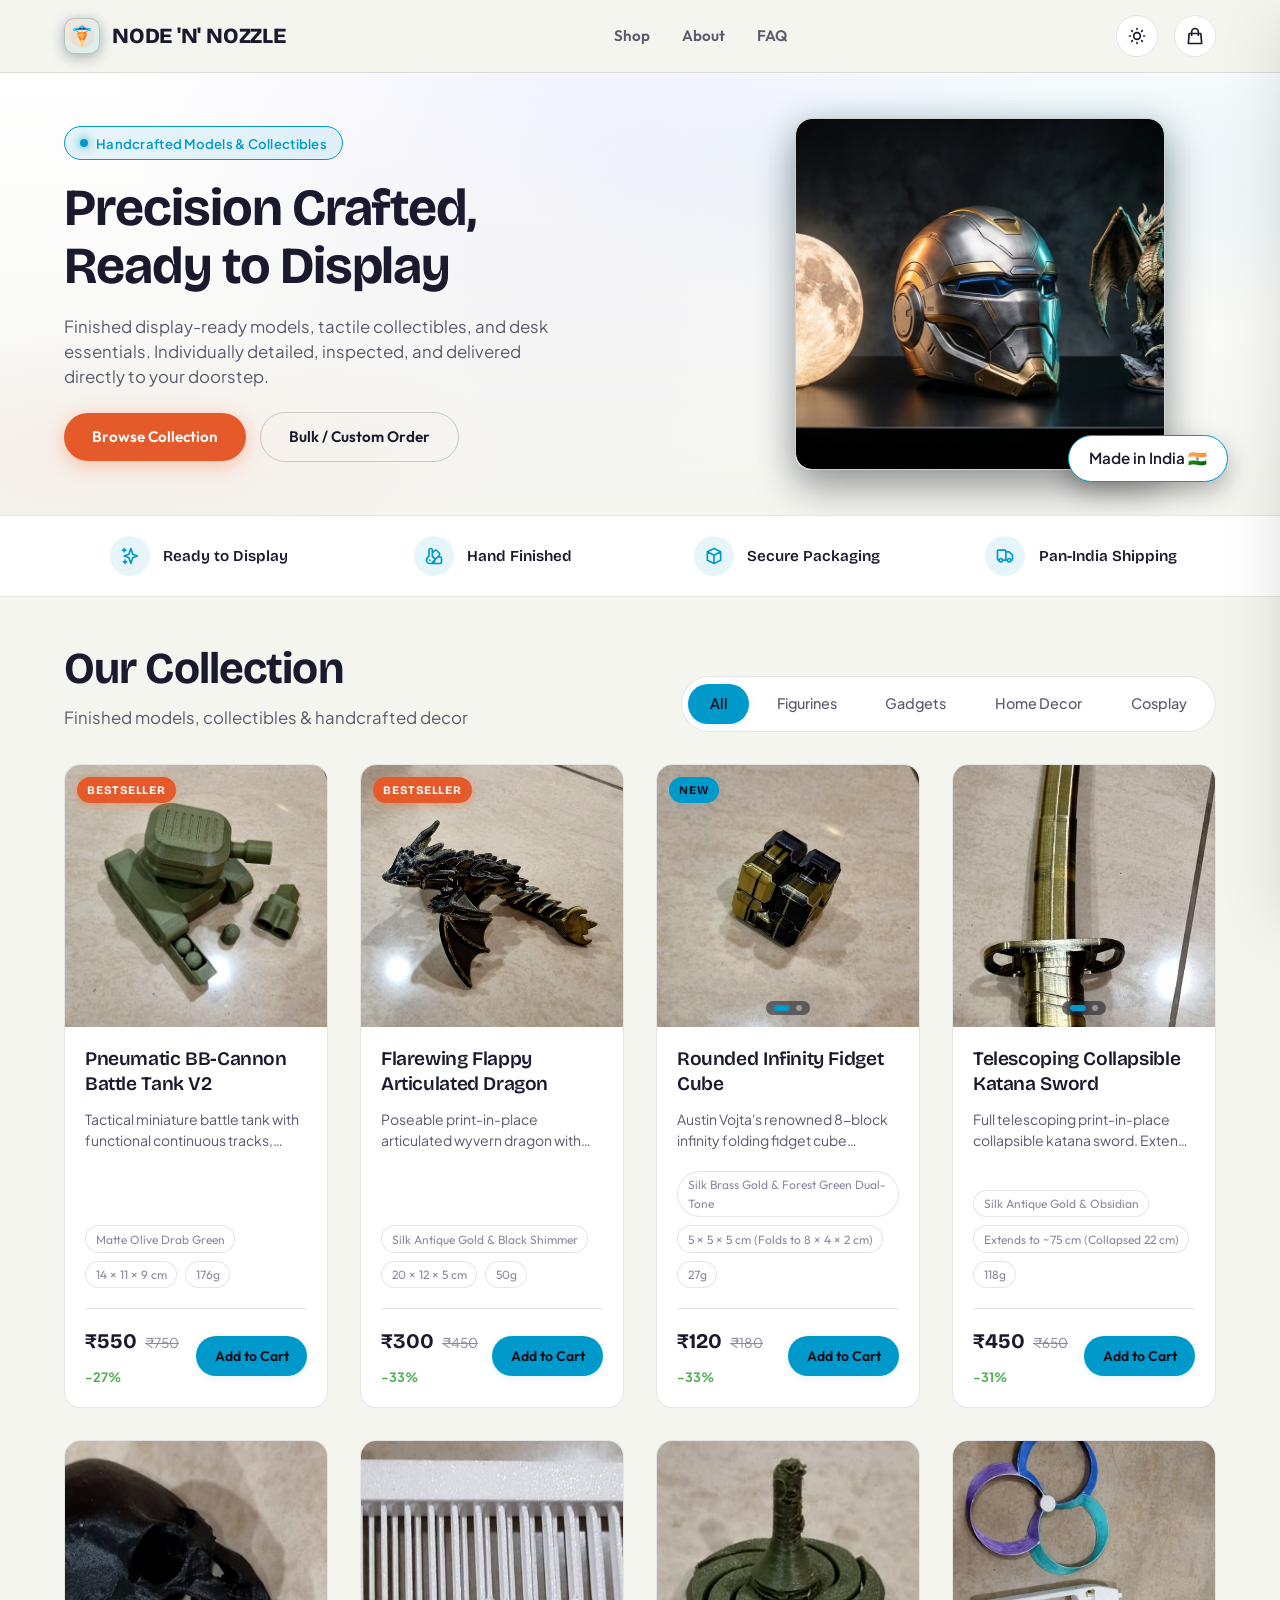
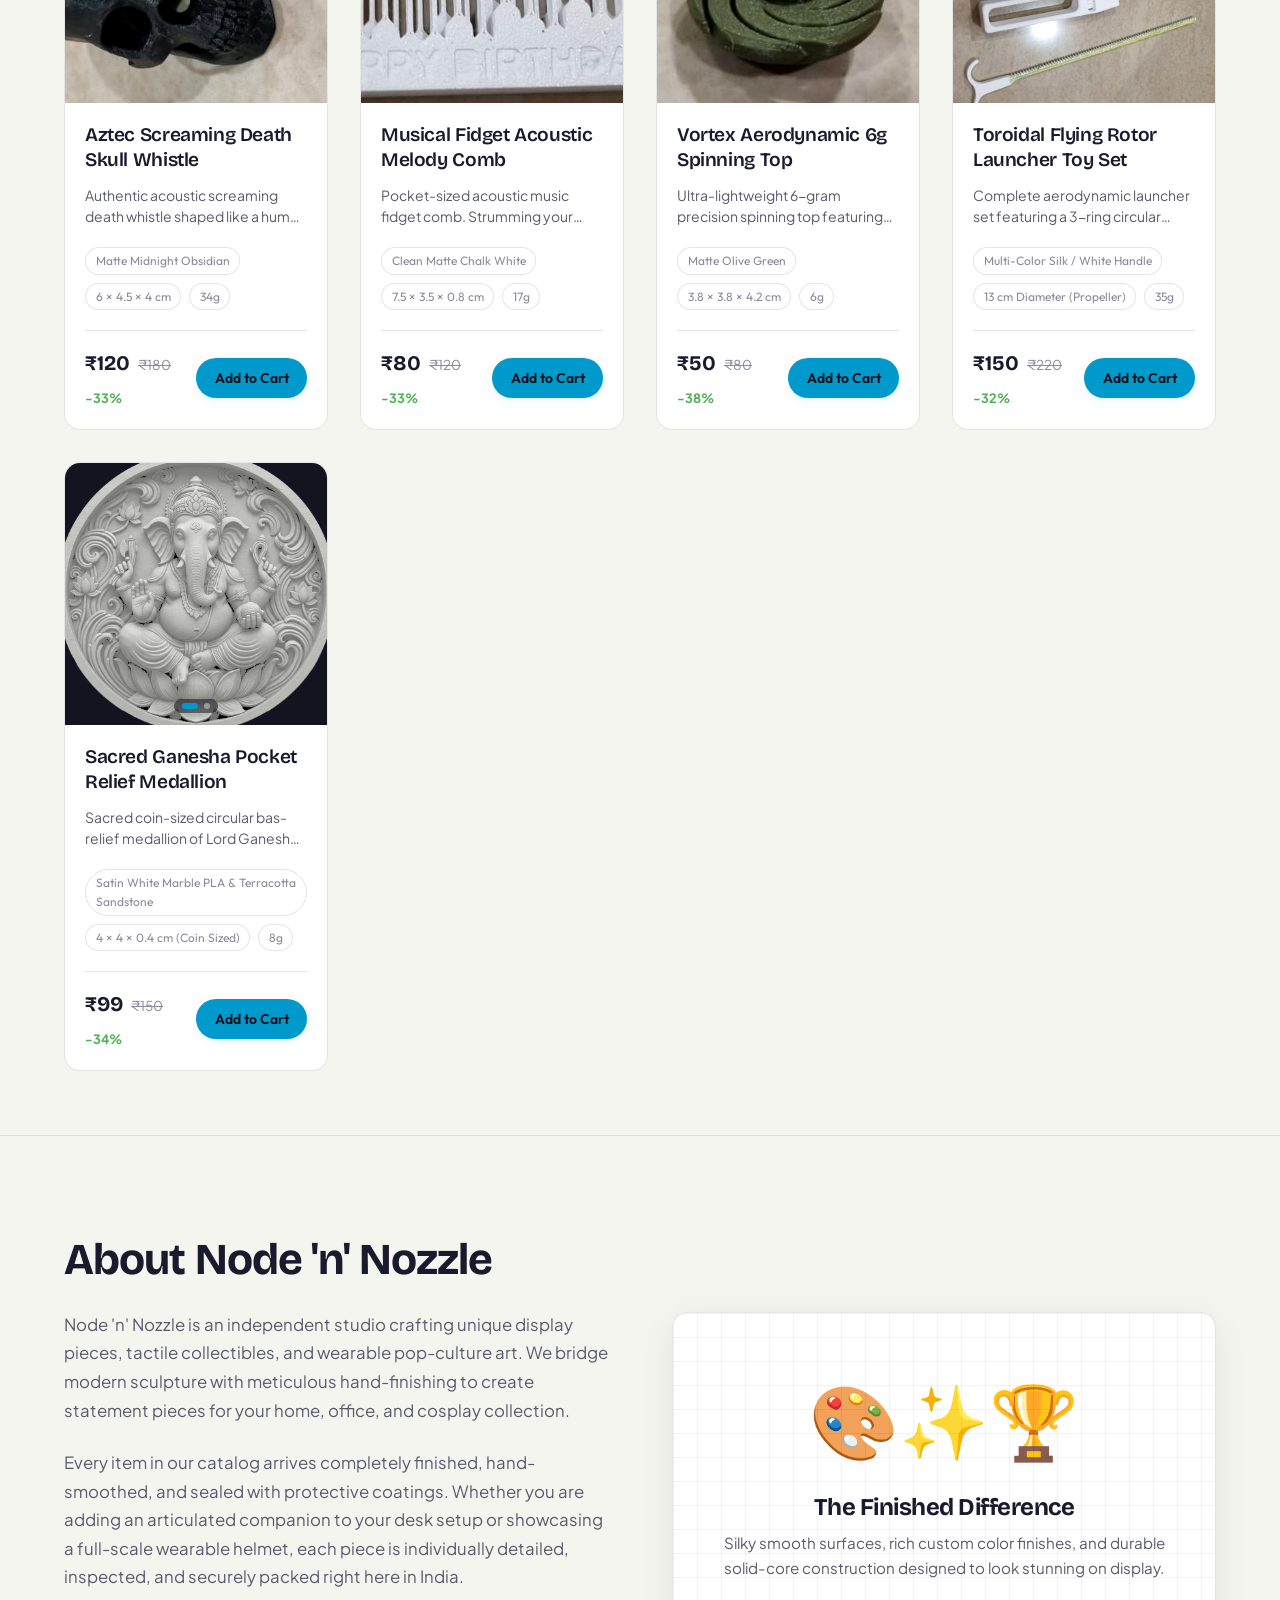
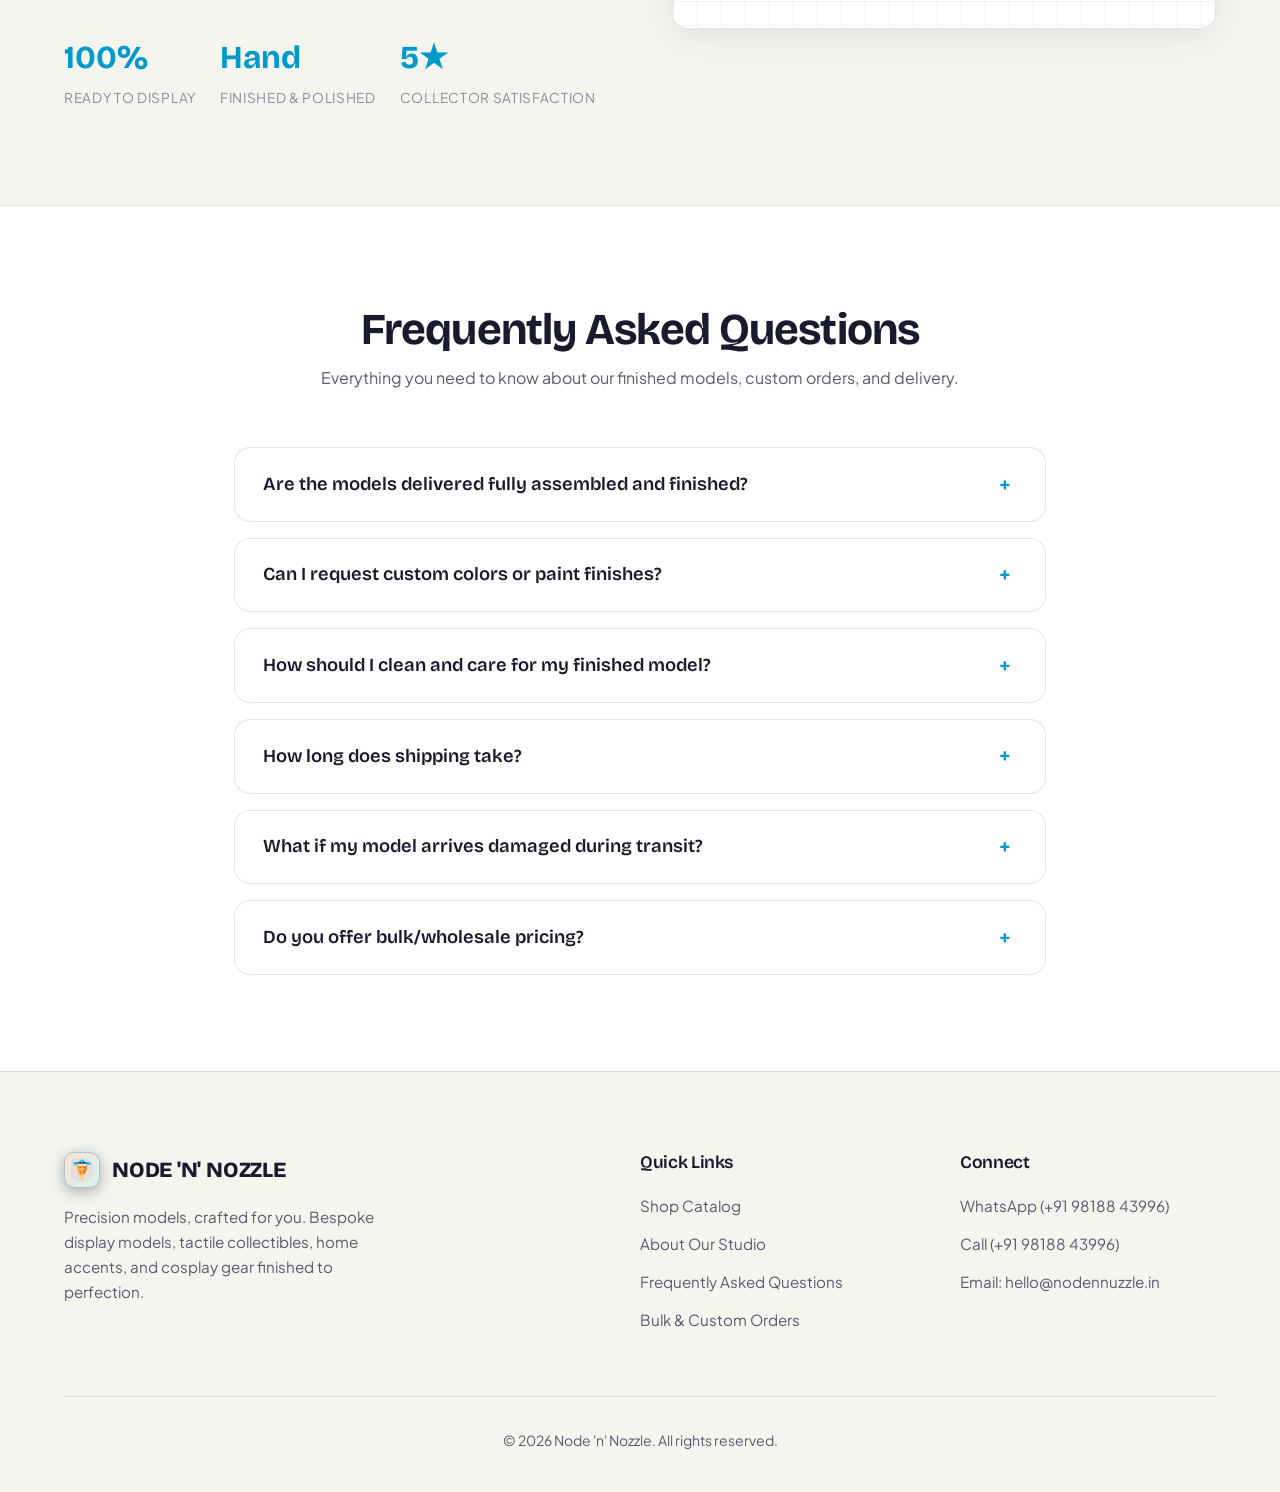
==== commit 69d8f2e1: "Update WhatsApp checkout and bulk ordering phone number to +91 98188 43996" ====
--- a/public/index.html
+++ b/public/index.html
@@ -79,7 +79,7 @@
       <a href="#shop">Shop</a>
       <a href="#about">About</a>
       <a href="#faq">FAQ</a>
-      <a href="https://wa.me/919999999999" target="_blank" rel="noopener noreferrer">Contact via WhatsApp</a>
+      <a href="https://wa.me/919818843996" target="_blank" rel="noopener noreferrer">Contact via WhatsApp (+91 98188 43996)</a>
     </div>
   </header>
 
@@ -97,7 +97,7 @@
         </p>
         <div class="hero-actions">
           <a href="#shop" class="btn btn-cta">Browse Collection</a>
-          <a href="https://wa.me/919999999999?text=Hi%20Node%20'n'%20Nozzle!%20I%20am%20interested%20in%20a%20custom%20model." target="_blank" rel="noopener noreferrer" class="btn btn-outline">Custom Order</a>
+          <a href="https://wa.me/919818843996?text=Hi%20Node%20'n'%20Nozzle!%20I%20am%20interested%20in%20a%20custom%20or%20bulk%20order." target="_blank" rel="noopener noreferrer" class="btn btn-outline">Bulk / Custom Order</a>
         </div>
       </div>
 
@@ -292,7 +292,7 @@
             <span class="faq-icon" aria-hidden="true">+</span>
           </summary>
           <div class="faq-answer">
-            Yes! For corporate gifting, event merchandise, architectural models, or board game component manufacturing, contact us via WhatsApp for tiered wholesale volume pricing.
+            Yes! For bulk orders, corporate gifting, event merchandise, architectural models, or board game component manufacturing, contact us via WhatsApp at <a href="https://wa.me/919818843996?text=Hi%20Node%20'n'%20Nozzle!%20I%20would%20like%20to%20place%20a%20bulk%20order." target="_blank" rel="noopener noreferrer" style="color:var(--accent);font-weight:600;">+91 98188 43996</a> for tiered wholesale volume pricing.
           </div>
         </details>
       </div>
@@ -323,7 +323,7 @@
             <a href="#shop">Shop Catalog</a>
             <a href="#about">About Our Studio</a>
             <a href="#faq">Frequently Asked Questions</a>
-            <a href="https://wa.me/919999999999" target="_blank" rel="noopener noreferrer">Contact Maker</a>
+            <a href="https://wa.me/919818843996?text=Hi%20Node%20'n'%20Nozzle!%20I%20would%20like%20to%20discuss%20a%20bulk%20order." target="_blank" rel="noopener noreferrer">Bulk & Custom Orders</a>
           </div>
         </div>
 
@@ -331,8 +331,8 @@
         <div class="footer-col">
           <h4>Connect</h4>
           <div class="footer-links">
-            <a href="https://wa.me/919999999999" target="_blank" rel="noopener noreferrer">WhatsApp (+91 99999 99999)</a>
-            <a href="https://instagram.com" target="_blank" rel="noopener noreferrer">Instagram (@nodennuzzle)</a>
+            <a href="https://wa.me/919818843996" target="_blank" rel="noopener noreferrer">WhatsApp (+91 98188 43996)</a>
+            <a href="tel:+919818843996">Call (+91 98188 43996)</a>
             <a href="mailto:hello@nodennuzzle.in">Email: hello@nodennuzzle.in</a>
           </div>
         </div>
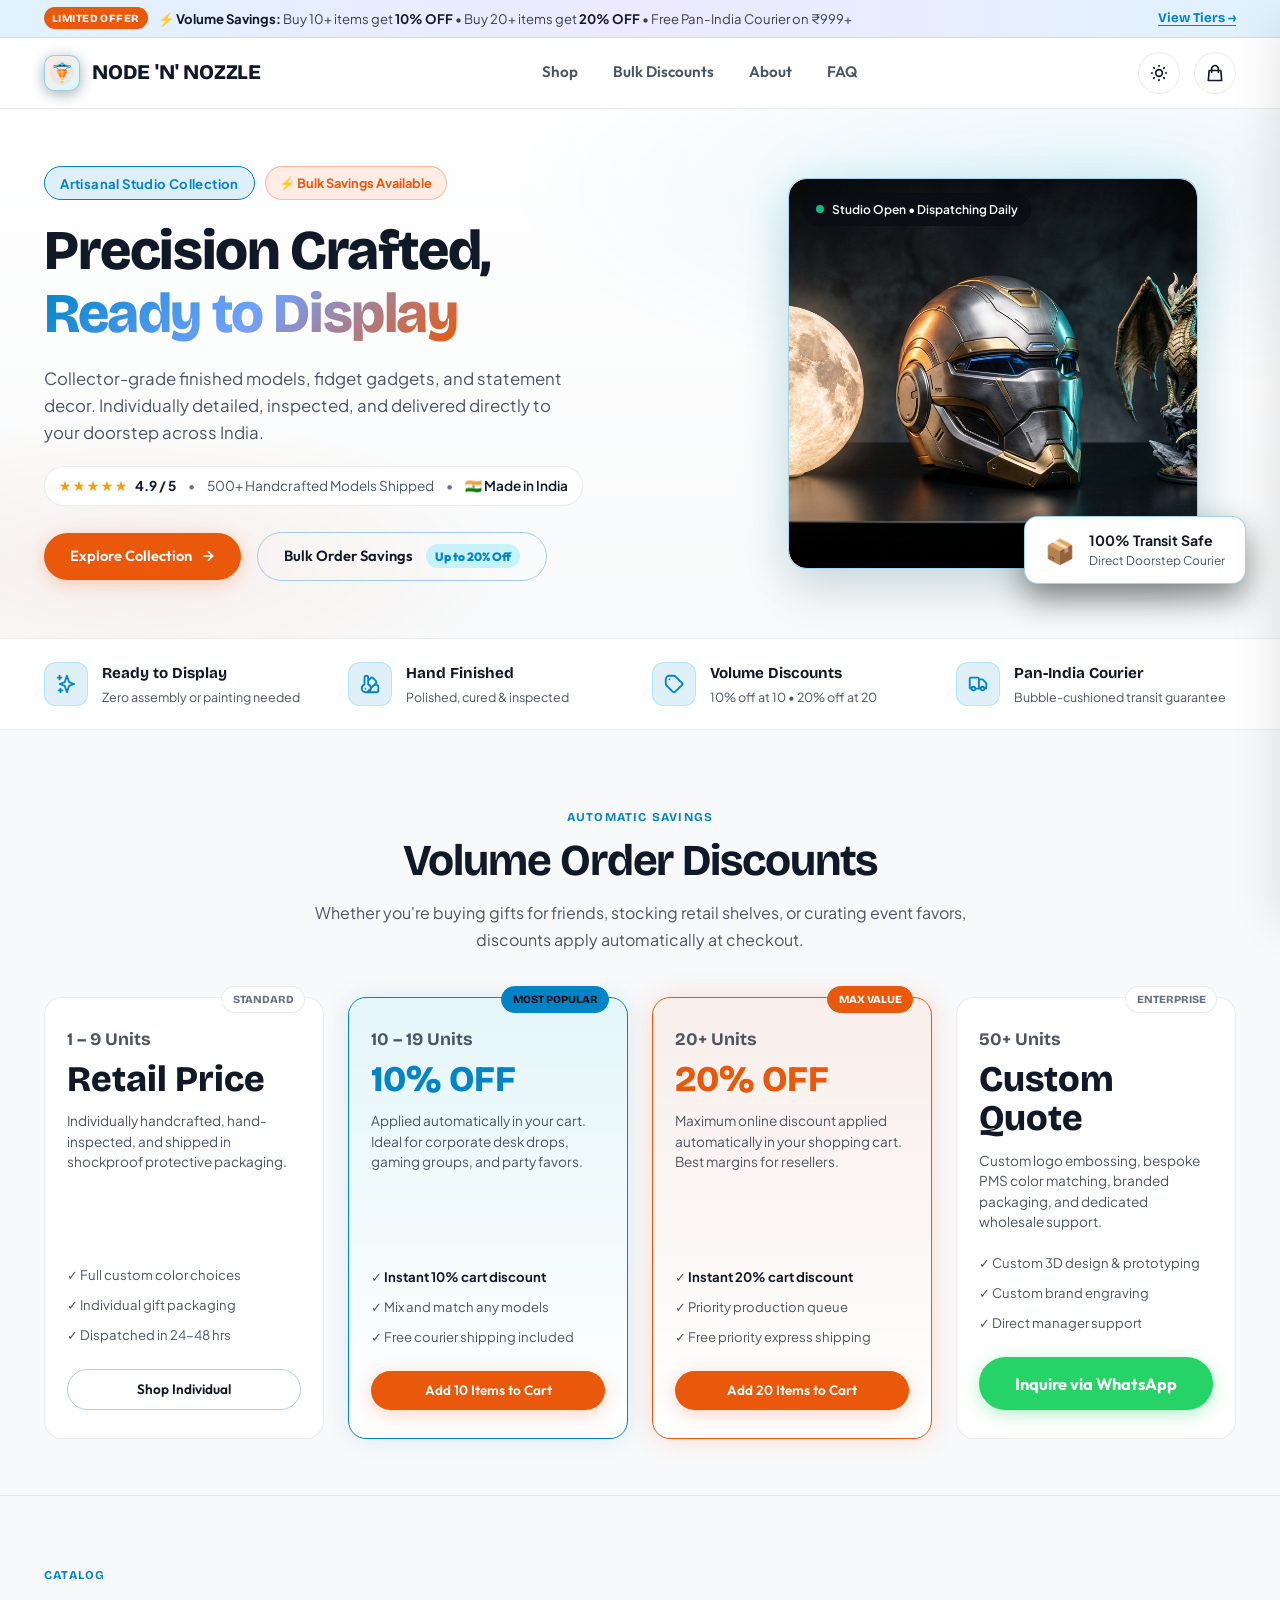
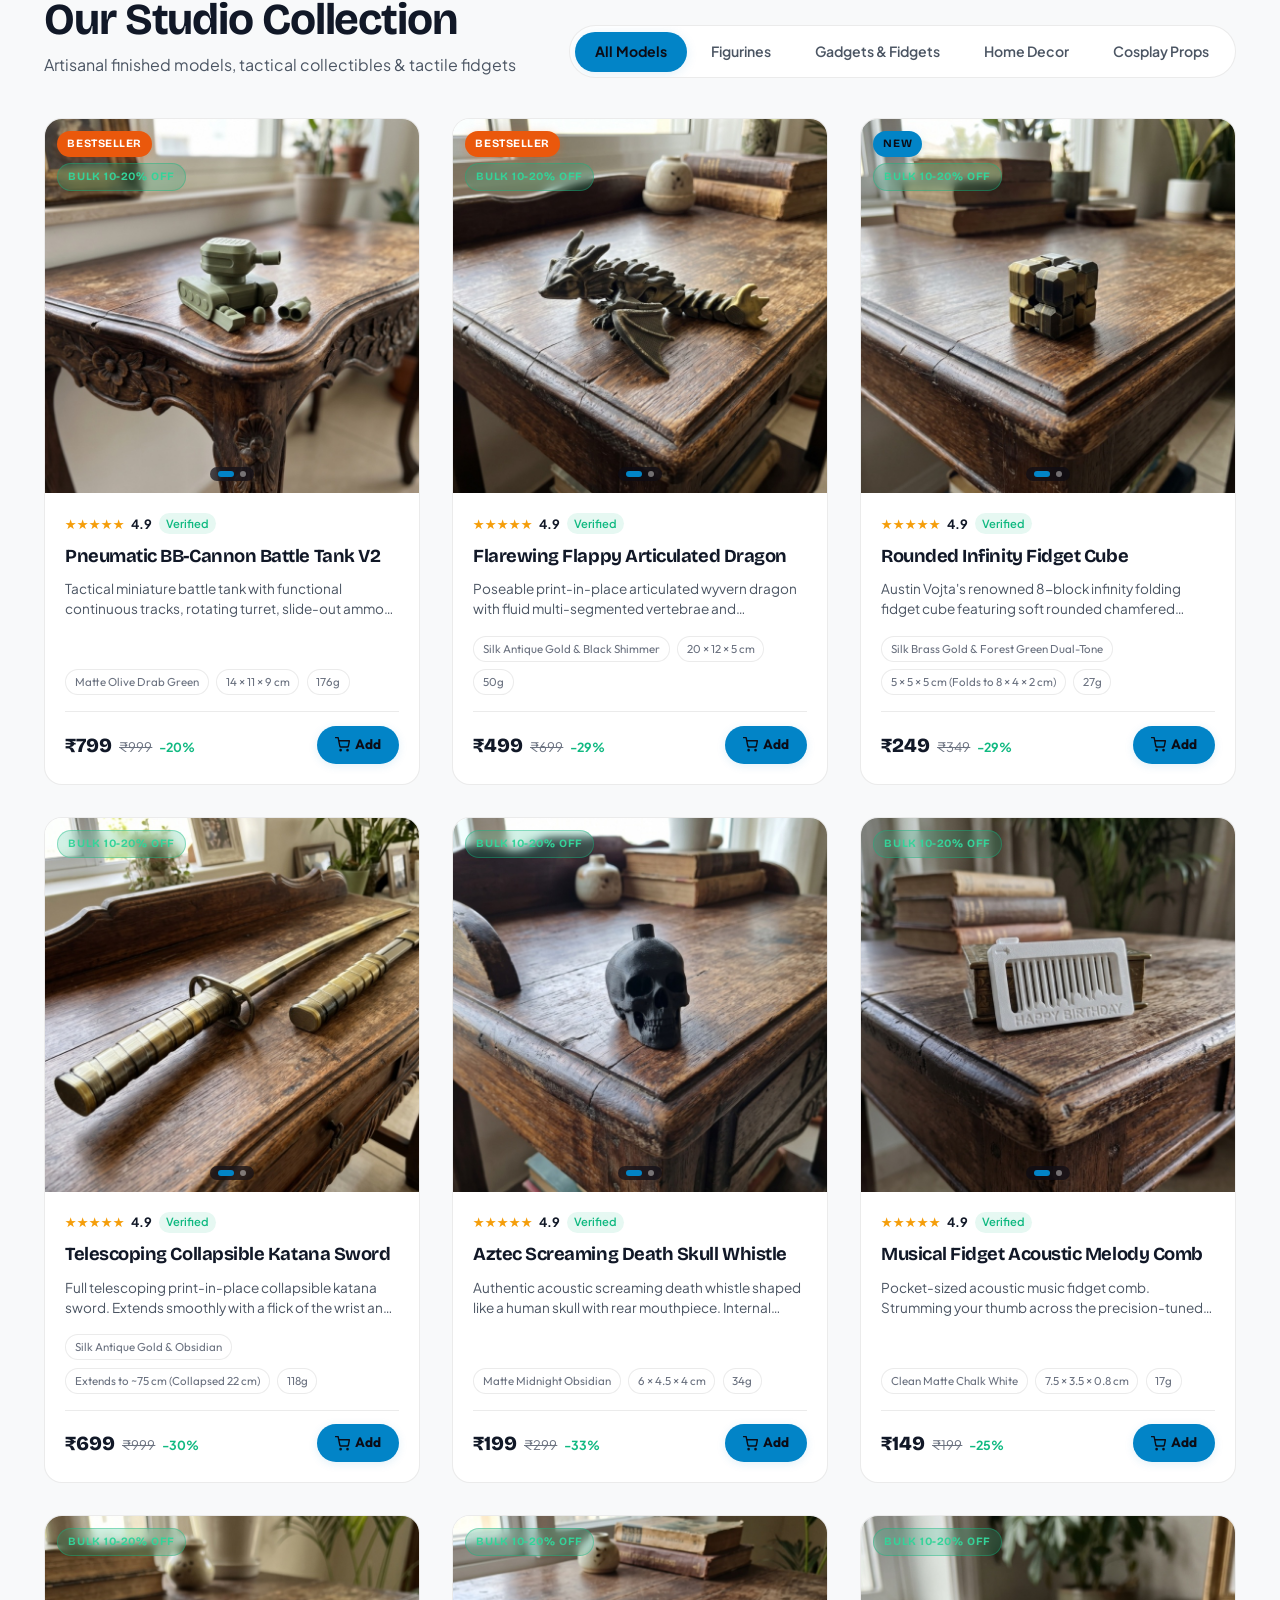
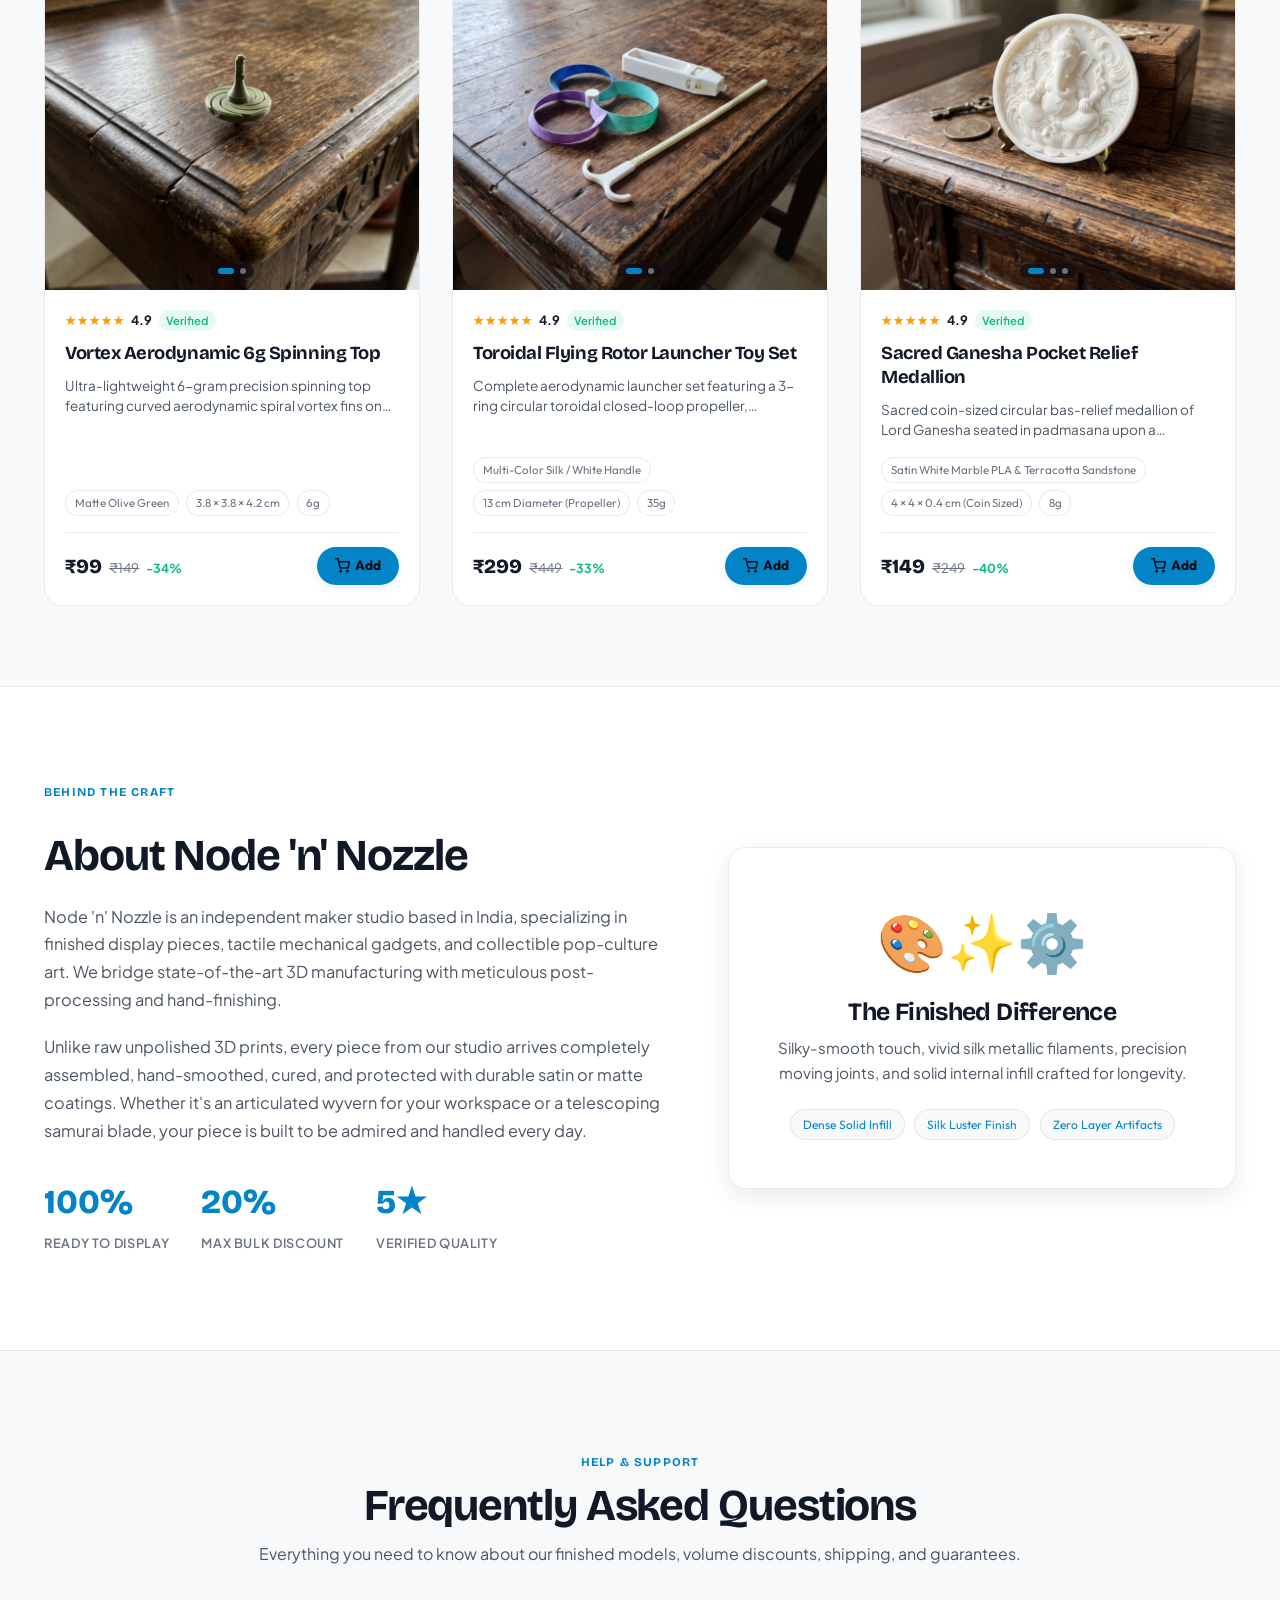
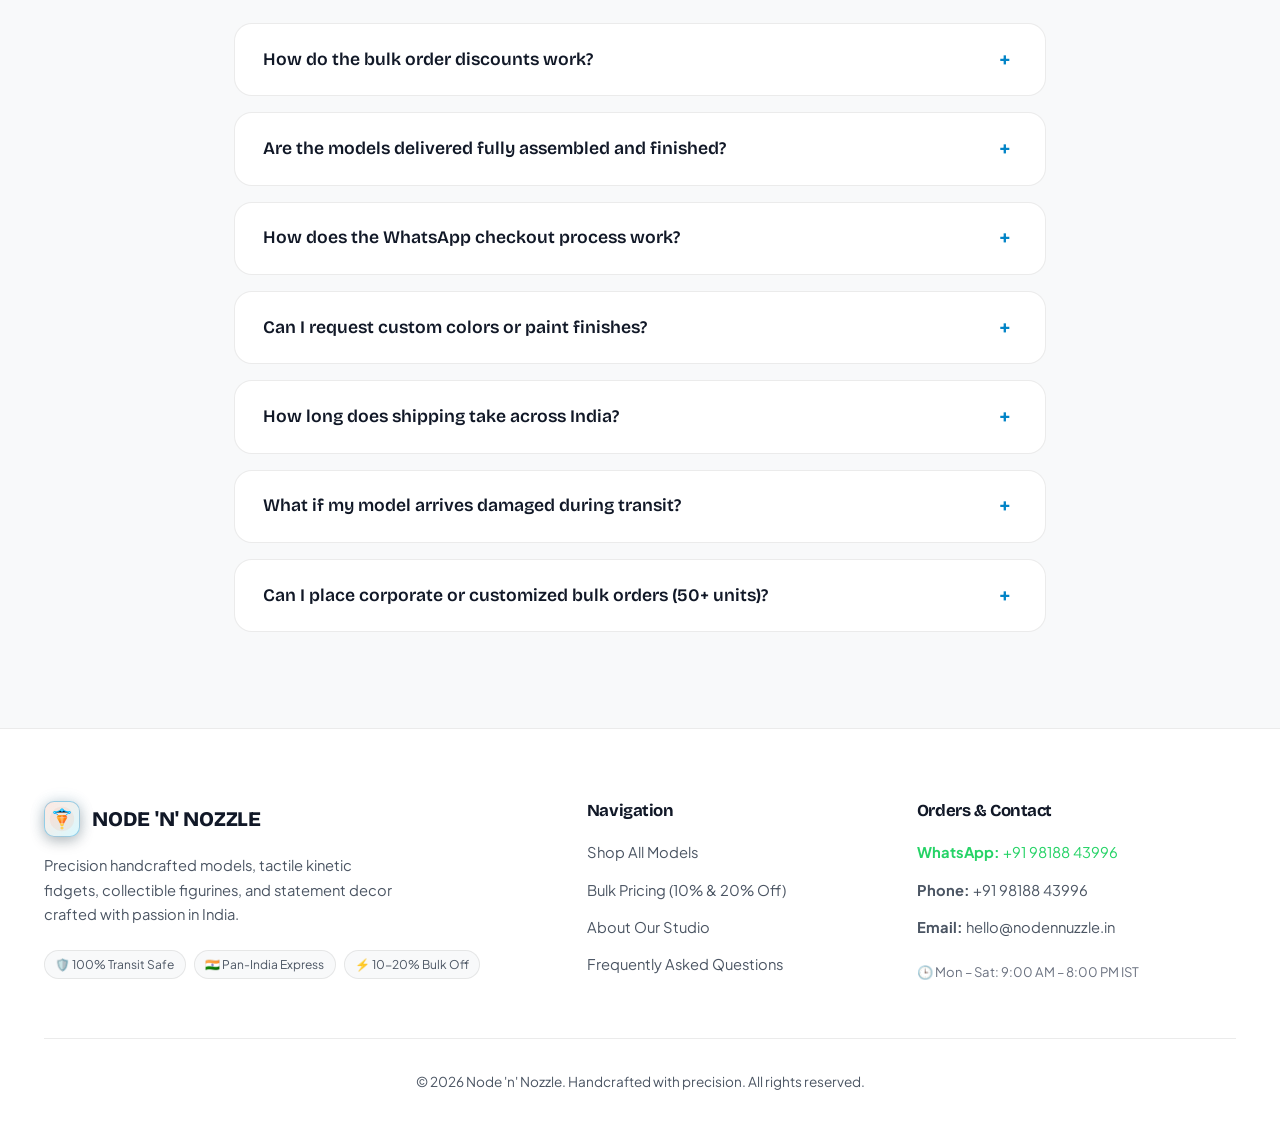
==== commit 2879d737: "Update prices for online selling, add tiered bulk discounts (10% at 10, 20% at 20), and modernize e-" ====
--- a/public/index.html
+++ b/public/index.html
@@ -3,15 +3,15 @@
 <head>
   <meta charset="UTF-8">
   <meta name="viewport" content="width=device-width, initial-scale=1.0">
-  <meta name="description" content="Node 'n' Nozzle - Premium handcrafted models, collectibles, figurines, gadgets, and decor crafted with precision. Pan-India shipping.">
-  <meta name="keywords" content="models, collectibles, figurines, cosplay, gadgets, home decor, maker studio, India">
+  <meta name="description" content="Node 'n' Nozzle - Handcrafted precision 3D models, tactile collectibles, figurines, gadgets, and bespoke display decor. Bulk wholesale discounts up to 20% off. Pan-India shipping.">
+  <meta name="keywords" content="models, collectibles, figurines, cosplay, gadgets, home decor, maker studio, 3D printing, bulk orders, wholesale, India">
   <meta name="theme-color" content="#0F0F1A">
-  <title>Node 'n' Nozzle // Precision Models, Collectibles & Handcrafted Decor</title>
-
-  <!-- Google Fonts: Crafty Artisan Typography -->
+  <title>Node 'n' Nozzle // Handcrafted Models, Tactile Gadgets & Collectibles</title>
+
+  <!-- Google Fonts: Crafty Modern Typography -->
   <link rel="preconnect" href="https://fonts.googleapis.com">
   <link rel="preconnect" href="https://fonts.gstatic.com" crossorigin>
-  <link href="https://fonts.googleapis.com/css2?family=Bricolage+Grotesque:opsz,wght@12..96,600;12..96,700;12..96,800&family=Outfit:wght@400;500;600;700&family=Plus+Jakarta+Sans:wght@400;500;600;700&display=swap" rel="stylesheet">
+  <link href="https://fonts.googleapis.com/css2?family=Bricolage+Grotesque:opsz,wght@12..96,600;12..96,700;12..96,800&family=Outfit:wght@400;500;600;700;800&family=Plus+Jakarta+Sans:wght@400;500;600;700&display=swap" rel="stylesheet">
 
   <!-- Core Stylesheets -->
   <link rel="stylesheet" href="css/base.css">
@@ -23,6 +23,21 @@
   <link rel="alternate icon" href="assets/images/favicon.svg">
 </head>
 <body>
+
+  <!-- ======================================================================
+       0. Announcement / Bulk Promo Bar
+       ====================================================================== -->
+  <aside class="promo-bar" aria-label="Special Offers">
+    <div class="wrap promo-inner">
+      <div class="promo-content">
+        <span class="promo-tag">LIMITED OFFER</span>
+        <span class="promo-msg">
+          ⚡ <strong>Volume Savings:</strong> Buy 10+ items get <strong>10% OFF</strong> &bull; Buy 20+ items get <strong>20% OFF</strong> &bull; Free Pan-India Courier on ₹999+
+        </span>
+      </div>
+      <a href="#bulk-discount" class="promo-link">View Tiers &rarr;</a>
+    </div>
+  </aside>
 
   <!-- ======================================================================
        1. Sticky Header
@@ -33,12 +48,13 @@
         <span class="logo-cube" aria-hidden="true">
           <img src="assets/images/logo-icon.svg" alt="Node 'n' Nozzle" width="26" height="26">
         </span>
-        <span>NODE 'N' NOZZLE</span>
+        <span class="logo-text">NODE 'N' NOZZLE</span>
       </a>
 
       <!-- Desktop Nav -->
       <nav class="nav-links" aria-label="Main Navigation">
         <a href="#shop">Shop</a>
+        <a href="#bulk-discount">Bulk Discounts</a>
         <a href="#about">About</a>
         <a href="#faq">FAQ</a>
       </nav>
@@ -76,10 +92,13 @@
 
     <!-- Mobile Navigation Overlay -->
     <div id="mobileNav" class="mobile-nav" aria-label="Mobile Navigation">
-      <a href="#shop">Shop</a>
-      <a href="#about">About</a>
+      <a href="#shop">Shop Catalog</a>
+      <a href="#bulk-discount">Bulk Discounts (Up to 20% Off)</a>
+      <a href="#about">About Our Studio</a>
       <a href="#faq">FAQ</a>
-      <a href="https://wa.me/919818843996" target="_blank" rel="noopener noreferrer">Contact via WhatsApp (+91 98188 43996)</a>
+      <a href="https://wa.me/919818843996?text=Hi%20Node%20'n'%20Nozzle!%20I'd%20like%20to%20inquire%20about%20a%20bulk%20order." target="_blank" rel="noopener noreferrer" class="mobile-nav-whatsapp">
+        💬 WhatsApp Concierge (+91 98188 43996)
+      </a>
     </div>
   </header>
 
@@ -90,14 +109,36 @@
     <div class="wrap hero-grid">
       <!-- Left Column: Copy & Calls to Action -->
       <div class="hero-content">
-        <span class="hero-eyebrow">Handcrafted Models & Collectibles</span>
-        <h1 class="hero-title">Precision Crafted,<br>Ready to Display</h1>
+        <div class="hero-badge-group">
+          <span class="hero-eyebrow">Artisanal Studio Collection</span>
+          <span class="hero-subbadge">⚡ Bulk Savings Available</span>
+        </div>
+        <h1 class="hero-title">Precision Crafted,<br><span class="hero-title-highlight">Ready to Display</span></h1>
         <p class="hero-sub">
-          Finished display-ready models, tactile collectibles, and desk essentials. Individually detailed, inspected, and delivered directly to your doorstep.
+          Collector-grade finished models, fidget gadgets, and statement decor. Individually detailed, inspected, and delivered directly to your doorstep across India.
         </p>
+
+        <!-- Social Proof Stats -->
+        <div class="hero-social-proof">
+          <div class="proof-rating">
+            <span class="stars">★★★★★</span>
+            <span class="proof-score">4.9 / 5</span>
+          </div>
+          <span class="proof-divider">&bull;</span>
+          <span class="proof-text">500+ Handcrafted Models Shipped</span>
+          <span class="proof-divider">&bull;</span>
+          <span class="proof-tag">🇮🇳 Made in India</span>
+        </div>
+
         <div class="hero-actions">
-          <a href="#shop" class="btn btn-cta">Browse Collection</a>
-          <a href="https://wa.me/919818843996?text=Hi%20Node%20'n'%20Nozzle!%20I%20am%20interested%20in%20a%20custom%20or%20bulk%20order." target="_blank" rel="noopener noreferrer" class="btn btn-outline">Bulk / Custom Order</a>
+          <a href="#shop" class="btn btn-cta">
+            <span>Explore Collection</span>
+            <svg width="16" height="16" viewBox="0 0 24 24" fill="none" stroke="currentColor" stroke-width="2.5"><path d="M5 12h14M12 5l7 7-7 7"/></svg>
+          </a>
+          <a href="#bulk-discount" class="btn btn-outline">
+            <span>Bulk Order Savings</span>
+            <span class="btn-pill-pct">Up to 20% Off</span>
+          </a>
         </div>
       </div>
 
@@ -105,9 +146,16 @@
       <div class="hero-art-wrapper">
         <div class="hero-art">
           <img src="assets/images/hero-showcase.jpg" alt="Node 'n' Nozzle Handcrafted Finished Models Showcase" class="hero-showcase-img" loading="eager">
-        </div>
-        <div class="hero-badge">
-          <span>Made in India 🇮🇳</span>
+          <div class="hero-art-overlay">
+            <span class="hero-art-status"><span class="pulse-dot"></span> Studio Open &bull; Dispatching Daily</span>
+          </div>
+        </div>
+        <div class="hero-floating-card">
+          <div class="floating-icon">📦</div>
+          <div class="floating-details">
+            <strong>100% Transit Safe</strong>
+            <span>Direct Doorstep Courier</span>
+          </div>
         </div>
       </div>
     </div>
@@ -125,7 +173,10 @@
             <path stroke-linecap="round" stroke-linejoin="round" stroke-width="2" d="M5 3v4M3 5h4M6 17v4m-2-2h4m5-16l2.286 6.857L21 12l-5.714 2.143L13 21l-2.286-6.857L5 12l5.714-2.143L13 3z" />
           </svg>
         </div>
-        <span class="trust-text">Ready to Display</span>
+        <div class="trust-info">
+          <span class="trust-title">Ready to Display</span>
+          <span class="trust-desc">Zero assembly or painting needed</span>
+        </div>
       </div>
 
       <!-- 2: Hand Finished -->
@@ -135,17 +186,23 @@
             <path stroke-linecap="round" stroke-linejoin="round" stroke-width="2" d="M7 21a4 4 0 01-4-4 5 5 0 013-4.5V5a2 2 0 114 0v7.5A5 5 0 0113 17a4 4 0 01-4 4zm0 0h12a2 2 0 002-2v-4a2 2 0 00-2-2h-2.343M11 7.343l1.657-1.657a2 2 0 012.828 0l2.829 2.829a2 2 0 010 2.828l-8.486 8.485M7 17h.01" />
           </svg>
         </div>
-        <span class="trust-text">Hand Finished</span>
-      </div>
-
-      <!-- 3: Secure Packaging -->
+        <div class="trust-info">
+          <span class="trust-title">Hand Finished</span>
+          <span class="trust-desc">Polished, cured & inspected</span>
+        </div>
+      </div>
+
+      <!-- 3: Bulk Discounts -->
       <div class="trust-item">
         <div class="trust-icon-box" aria-hidden="true">
           <svg xmlns="http://www.w3.org/2000/svg" fill="none" viewBox="0 0 24 24" stroke="currentColor">
-            <path stroke-linecap="round" stroke-linejoin="round" stroke-width="2" d="M20 7l-8-4-8 4m16 0l-8 4m8-4v10l-8 4m0-10L4 7m8 4v10M4 7v10l8 4" />
-          </svg>
-        </div>
-        <span class="trust-text">Secure Packaging</span>
+            <path stroke-linecap="round" stroke-linejoin="round" stroke-width="2" d="M7 7h.01M7 3h5c.512 0 1.024.195 1.414.586l7 7a2 2 0 010 2.828l-7 7a2 2 0 01-2.828 0l-7-7A1.994 1.994 0 013 12V7a4 4 0 014-4z" />
+          </svg>
+        </div>
+        <div class="trust-info">
+          <span class="trust-title">Volume Discounts</span>
+          <span class="trust-desc">10% off at 10 &bull; 20% off at 20</span>
+        </div>
       </div>
 
       <!-- 4: Pan-India Shipping -->
@@ -155,7 +212,83 @@
             <path stroke-linecap="round" stroke-linejoin="round" stroke-width="2" d="M13 16V6a1 1 0 00-1-1H4a1 1 0 00-1 1v10a1 1 0 001 1h1m8-1a1 1 0 01-1 1H9m4-1V8a1 1 0 011-1h2.586a1 1 0 01.707.293l3.414 3.414a1 1 0 01.293.707V16a1 1 0 01-1 1h-1m-6-1a1 1 0 001 1h1M5 17a2 2 0 104 0m-4 0a2 2 0 114 0m6 0a2 2 0 104 0m-4 0a2 2 0 114 0" />
           </svg>
         </div>
-        <span class="trust-text">Pan-India Shipping</span>
+        <div class="trust-info">
+          <span class="trust-title">Pan-India Courier</span>
+          <span class="trust-desc">Bubble-cushioned transit guarantee</span>
+        </div>
+      </div>
+    </div>
+  </section>
+
+  <!-- ======================================================================
+       3.5. Bulk Discount Tiers Showcase (NEW)
+       ====================================================================== -->
+  <section id="bulk-discount" class="bulk-section" aria-label="Bulk Order Discounts">
+    <div class="wrap">
+      <div class="bulk-header">
+        <span class="section-tag">AUTOMATIC SAVINGS</span>
+        <h2>Volume Order Discounts</h2>
+        <p>Whether you're buying gifts for friends, stocking retail shelves, or curating event favors, discounts apply automatically at checkout.</p>
+      </div>
+
+      <div class="bulk-grid">
+        <!-- Tier 1 -->
+        <div class="bulk-card">
+          <div class="bulk-card-badge">STANDARD</div>
+          <div class="bulk-qty">1 – 9 Units</div>
+          <div class="bulk-discount-val">Retail Price</div>
+          <p class="bulk-desc">Individually handcrafted, hand-inspected, and shipped in shockproof protective packaging.</p>
+          <ul class="bulk-features">
+            <li>✓ Full custom color choices</li>
+            <li>✓ Individual gift packaging</li>
+            <li>✓ Dispatched in 24-48 hrs</li>
+          </ul>
+          <a href="#shop" class="btn btn-sm btn-outline">Shop Individual</a>
+        </div>
+
+        <!-- Tier 2 -->
+        <div class="bulk-card bulk-card-highlight">
+          <div class="bulk-card-badge popular">MOST POPULAR</div>
+          <div class="bulk-qty">10 – 19 Units</div>
+          <div class="bulk-discount-val">10% OFF</div>
+          <p class="bulk-desc">Applied automatically in your cart. Ideal for corporate desk drops, gaming groups, and party favors.</p>
+          <ul class="bulk-features">
+            <li>✓ <strong>Instant 10% cart discount</strong></li>
+            <li>✓ Mix and match any models</li>
+            <li>✓ Free courier shipping included</li>
+          </ul>
+          <a href="#shop" class="btn btn-sm btn-cta">Add 10 Items to Cart</a>
+        </div>
+
+        <!-- Tier 3 -->
+        <div class="bulk-card bulk-card-best">
+          <div class="bulk-card-badge best-val">MAX VALUE</div>
+          <div class="bulk-qty">20+ Units</div>
+          <div class="bulk-discount-val">20% OFF</div>
+          <p class="bulk-desc">Maximum online discount applied automatically in your shopping cart. Best margins for resellers.</p>
+          <ul class="bulk-features">
+            <li>✓ <strong>Instant 20% cart discount</strong></li>
+            <li>✓ Priority production queue</li>
+            <li>✓ Free priority express shipping</li>
+          </ul>
+          <a href="#shop" class="btn btn-sm btn-cta">Add 20 Items to Cart</a>
+        </div>
+
+        <!-- Tier 4: Custom / Wholesale -->
+        <div class="bulk-card bulk-card-custom">
+          <div class="bulk-card-badge">ENTERPRISE</div>
+          <div class="bulk-qty">50+ Units</div>
+          <div class="bulk-discount-val">Custom Quote</div>
+          <p class="bulk-desc">Custom logo embossing, bespoke PMS color matching, branded packaging, and dedicated wholesale support.</p>
+          <ul class="bulk-features">
+            <li>✓ Custom 3D design & prototyping</li>
+            <li>✓ Custom brand engraving</li>
+            <li>✓ Direct manager support</li>
+          </ul>
+          <a href="https://wa.me/919818843996?text=Hi%20Node%20'n'%20Nozzle!%20I'm%20interested%20in%20a%2050%2B%20unit%20wholesale%20order." target="_blank" rel="noopener noreferrer" class="btn btn-sm btn-whatsapp">
+            Inquire via WhatsApp
+          </a>
+        </div>
       </div>
     </div>
   </section>
@@ -167,17 +300,18 @@
     <div class="wrap">
       <div class="sec-header">
         <div class="sec-title-wrap">
-          <h2>Our Collection</h2>
-          <p class="sec-subtitle">Finished models, collectibles & handcrafted decor</p>
+          <span class="section-tag">CATALOG</span>
+          <h2>Our Studio Collection</h2>
+          <p class="sec-subtitle">Artisanal finished models, tactical collectibles & tactile fidgets</p>
         </div>
 
         <!-- Filter Tabs -->
         <div class="filter-tabs" role="tablist" aria-label="Product categories">
-          <button class="filter-btn active" data-filter="all" role="tab">All</button>
+          <button class="filter-btn active" data-filter="all" role="tab">All Models</button>
           <button class="filter-btn" data-filter="figurines" role="tab">Figurines</button>
-          <button class="filter-btn" data-filter="gadgets" role="tab">Gadgets</button>
+          <button class="filter-btn" data-filter="gadgets" role="tab">Gadgets & Fidgets</button>
           <button class="filter-btn" data-filter="home-decor" role="tab">Home Decor</button>
-          <button class="filter-btn" data-filter="cosplay" role="tab">Cosplay</button>
+          <button class="filter-btn" data-filter="cosplay" role="tab">Cosplay Props</button>
         </div>
       </div>
 
@@ -194,12 +328,13 @@
   <section id="about" class="about">
     <div class="wrap about-grid">
       <div class="about-content">
+        <span class="section-tag">BEHIND THE CRAFT</span>
         <h2>About Node 'n' Nozzle</h2>
         <p>
-          Node 'n' Nozzle is an independent studio crafting unique display pieces, tactile collectibles, and wearable pop-culture art. We bridge modern sculpture with meticulous hand-finishing to create statement pieces for your home, office, and cosplay collection.
+          Node 'n' Nozzle is an independent maker studio based in India, specializing in finished display pieces, tactile mechanical gadgets, and collectible pop-culture art. We bridge state-of-the-art 3D manufacturing with meticulous post-processing and hand-finishing.
         </p>
         <p>
-          Every item in our catalog arrives completely finished, hand-smoothed, and sealed with protective coatings. Whether you are adding an articulated companion to your desk setup or showcasing a full-scale wearable helmet, each piece is individually detailed, inspected, and securely packed right here in India.
+          Unlike raw unpolished 3D prints, every piece from our studio arrives completely assembled, hand-smoothed, cured, and protected with durable satin or matte coatings. Whether it's an articulated wyvern for your workspace or a telescoping samurai blade, your piece is built to be admired and handled every day.
         </p>
         <div class="about-badges">
           <div class="about-stat">
@@ -207,20 +342,25 @@
             <span class="about-stat-label">Ready to Display</span>
           </div>
           <div class="about-stat">
-            <span class="about-stat-number">Hand</span>
-            <span class="about-stat-label">Finished & Polished</span>
+            <span class="about-stat-number">20%</span>
+            <span class="about-stat-label">Max Bulk Discount</span>
           </div>
           <div class="about-stat">
             <span class="about-stat-number">5★</span>
-            <span class="about-stat-label">Collector Satisfaction</span>
+            <span class="about-stat-label">Verified Quality</span>
           </div>
         </div>
       </div>
 
       <div class="about-art-box">
-        <div style="font-size: 4.5rem; margin-bottom: 0.5rem;" aria-hidden="true">🎨✨🏆</div>
+        <div class="about-art-icon" aria-hidden="true">🎨✨⚙️</div>
         <h3>The Finished Difference</h3>
-        <p>Silky smooth surfaces, rich custom color finishes, and durable solid-core construction designed to look stunning on display.</p>
+        <p>Silky-smooth touch, vivid silk metallic filaments, precision moving joints, and solid internal infill crafted for longevity.</p>
+        <div class="about-pill-wrap">
+          <span class="about-micro-pill">Dense Solid Infill</span>
+          <span class="about-micro-pill">Silk Luster Finish</span>
+          <span class="about-micro-pill">Zero Layer Artifacts</span>
+        </div>
       </div>
     </div>
   </section>
@@ -231,18 +371,39 @@
   <section id="faq" class="faq">
     <div class="wrap faq-container">
       <div class="faq-header">
+        <span class="section-tag">HELP & SUPPORT</span>
         <h2>Frequently Asked Questions</h2>
-        <p>Everything you need to know about our finished models, custom orders, and delivery.</p>
+        <p>Everything you need to know about our finished models, volume discounts, shipping, and guarantees.</p>
       </div>
 
       <div class="faq-list">
         <details class="faq-item">
           <summary class="faq-question">
+            <span>How do the bulk order discounts work?</span>
+            <span class="faq-icon" aria-hidden="true">+</span>
+          </summary>
+          <div class="faq-answer">
+            Our bulk discounts are automatic! When you add <strong>10 or more items</strong> to your shopping cart, you get an instant <strong>10% discount</strong> on your subtotal. When you reach <strong>20 or more items</strong>, you unlock an instant <strong>20% discount</strong>. You can mix and match any models across the catalog!
+          </div>
+        </details>
+
+        <details class="faq-item">
+          <summary class="faq-question">
             <span>Are the models delivered fully assembled and finished?</span>
             <span class="faq-icon" aria-hidden="true">+</span>
           </summary>
           <div class="faq-answer">
-            Yes, absolutely! Every model arrives completely assembled, hand-finished, and ready to display or use right out of the box. No painting, gluing, or preparation is required.
+            Yes, 100%! Every model arrives completely assembled, hand-finished, inspected, and ready to display or use right out of the box. No painting, gluing, or preparation is required.
+          </div>
+        </details>
+
+        <details class="faq-item">
+          <summary class="faq-question">
+            <span>How does the WhatsApp checkout process work?</span>
+            <span class="faq-icon" aria-hidden="true">+</span>
+          </summary>
+          <div class="faq-answer">
+            When you click "Order via WhatsApp", your cart creates a pre-formatted message listing your items, quantities, and discounts. You send it directly to our verified studio number (+91 98188 43996). We verify stock, provide instant payment options (UPI, GPay, PhonePe, Paytm, or NetBanking), and confirm your delivery details.
           </div>
         </details>
 
@@ -252,27 +413,17 @@
             <span class="faq-icon" aria-hidden="true">+</span>
           </summary>
           <div class="faq-answer">
-            Yes! If you would like a specific color palette, metallic sheen, or custom painted detailing, simply reach out to us on WhatsApp before ordering and we will gladly personalize it for you.
-          </div>
-        </details>
-
-        <details class="faq-item">
-          <summary class="faq-question">
-            <span>How should I clean and care for my finished model?</span>
-            <span class="faq-icon" aria-hidden="true">+</span>
-          </summary>
-          <div class="faq-answer">
-            Our models are sealed with protective finishes. For routine dusting, simply wipe gently with a soft dry microfiber cloth or a soft-bristle brush. To preserve vibrant paint tones, keep models away from excessive direct heat and harsh outdoor sunlight.
-          </div>
-        </details>
-
-        <details class="faq-item">
-          <summary class="faq-question">
-            <span>How long does shipping take?</span>
-            <span class="faq-icon" aria-hidden="true">+</span>
-          </summary>
-          <div class="faq-answer">
-            In-stock models ship within 24 to 48 hours. Custom requested finishes take 2-3 days for detailing and curing. Pan-India courier delivery typically takes 5-7 business days depending on your pin code.
+            Yes! If you would like a specific color palette, metallic sheen, or custom painted detailing, simply send us a note on WhatsApp before ordering and we will personalize it for you.
+          </div>
+        </details>
+
+        <details class="faq-item">
+          <summary class="faq-question">
+            <span>How long does shipping take across India?</span>
+            <span class="faq-icon" aria-hidden="true">+</span>
+          </summary>
+          <div class="faq-answer">
+            In-stock models ship within 24 to 48 hours. Express courier delivery across metro cities typically takes 2-4 business days, and 4-6 business days for the rest of India. You receive a direct tracking link upon dispatch.
           </div>
         </details>
 
@@ -282,17 +433,17 @@
             <span class="faq-icon" aria-hidden="true">+</span>
           </summary>
           <div class="faq-answer">
-            We provide a 100% Transit Guarantee. Every piece is cushioned with multi-layer shock-absorbing wrapping and rigid cartons. In the rare event of damage, just share an unboxing photo/video on WhatsApp and we will dispatch a replacement immediately.
-          </div>
-        </details>
-
-        <details class="faq-item">
-          <summary class="faq-question">
-            <span>Do you offer bulk/wholesale pricing?</span>
-            <span class="faq-icon" aria-hidden="true">+</span>
-          </summary>
-          <div class="faq-answer">
-            Yes! For bulk orders, corporate gifting, event merchandise, architectural models, or board game component manufacturing, contact us via WhatsApp at <a href="https://wa.me/919818843996?text=Hi%20Node%20'n'%20Nozzle!%20I%20would%20like%20to%20place%20a%20bulk%20order." target="_blank" rel="noopener noreferrer" style="color:var(--accent);font-weight:600;">+91 98188 43996</a> for tiered wholesale volume pricing.
+            We offer an unconditional <strong>100% Transit Guarantee</strong>. Every piece is cushioned with heavy-duty multi-layer bubble wrap and rigid corrugated boxing. In the rare event of transit damage, just send an unboxing photo on WhatsApp and we will immediately dispatch a free replacement.
+          </div>
+        </details>
+
+        <details class="faq-item">
+          <summary class="faq-question">
+            <span>Can I place corporate or customized bulk orders (50+ units)?</span>
+            <span class="faq-icon" aria-hidden="true">+</span>
+          </summary>
+          <div class="faq-answer">
+            Yes! For corporate gifting, conference giveaways, custom branding, or architectural components, reach out to us directly on WhatsApp at <a href="https://wa.me/919818843996?text=Hi%20Node%20'n'%20Nozzle!%20I%20would%20like%20to%20discuss%20a%2050%2B%20corporate%20bulk%20order." target="_blank" rel="noopener noreferrer" style="color:var(--accent);font-weight:600;">+91 98188 43996</a> for custom tailored volume estimates.
           </div>
         </details>
       </div>
@@ -311,35 +462,43 @@
             <span class="logo-cube" aria-hidden="true">
               <img src="assets/images/logo-icon.svg" alt="Node 'n' Nozzle" width="26" height="26">
             </span>
-            <span>NODE 'N' NOZZLE</span>
+            <span class="logo-text">NODE 'N' NOZZLE</span>
           </a>
-          <p>Precision models, crafted for you. Bespoke display models, tactile collectibles, home accents, and cosplay gear finished to perfection.</p>
+          <p>Precision handcrafted models, tactile kinetic fidgets, collectible figurines, and statement decor crafted with passion in India.</p>
+          <div class="footer-trust-badges">
+            <span class="badge-item">🛡️ 100% Transit Safe</span>
+            <span class="badge-item">🇮🇳 Pan-India Express</span>
+            <span class="badge-item">⚡ 10-20% Bulk Off</span>
+          </div>
         </div>
 
         <!-- Col 2: Quick Links -->
         <div class="footer-col">
-          <h4>Quick Links</h4>
+          <h4>Navigation</h4>
           <div class="footer-links">
-            <a href="#shop">Shop Catalog</a>
+            <a href="#shop">Shop All Models</a>
+            <a href="#bulk-discount">Bulk Pricing (10% & 20% Off)</a>
             <a href="#about">About Our Studio</a>
             <a href="#faq">Frequently Asked Questions</a>
-            <a href="https://wa.me/919818843996?text=Hi%20Node%20'n'%20Nozzle!%20I%20would%20like%20to%20discuss%20a%20bulk%20order." target="_blank" rel="noopener noreferrer">Bulk & Custom Orders</a>
-          </div>
-        </div>
-
-        <!-- Col 3: Connect -->
+          </div>
+        </div>
+
+        <!-- Col 3: Connect & Orders -->
         <div class="footer-col">
-          <h4>Connect</h4>
+          <h4>Orders & Contact</h4>
           <div class="footer-links">
-            <a href="https://wa.me/919818843996" target="_blank" rel="noopener noreferrer">WhatsApp (+91 98188 43996)</a>
-            <a href="tel:+919818843996">Call (+91 98188 43996)</a>
-            <a href="mailto:hello@nodennuzzle.in">Email: hello@nodennuzzle.in</a>
+            <a href="https://wa.me/919818843996" target="_blank" rel="noopener noreferrer" class="footer-wa-link">
+              <strong>WhatsApp:</strong> +91 98188 43996
+            </a>
+            <a href="tel:+919818843996"><strong>Phone:</strong> +91 98188 43996</a>
+            <a href="mailto:hello@nodennuzzle.in"><strong>Email:</strong> hello@nodennuzzle.in</a>
+            <span class="footer-hours">🕒 Mon &ndash; Sat: 9:00 AM &ndash; 8:00 PM IST</span>
           </div>
         </div>
       </div>
 
       <div class="footer-bottom">
-        <p>&copy; 2026 Node 'n' Nozzle. All rights reserved.</p>
+        <p>&copy; 2026 Node 'n' Nozzle. Handcrafted with precision. All rights reserved.</p>
       </div>
     </div>
   </footer>
@@ -349,22 +508,34 @@
        ====================================================================== -->
   <aside id="cartDrawer" class="cart-drawer" aria-label="Shopping Cart Drawer" aria-hidden="true">
     <div class="cart-header">
-      <h3>Your Cart</h3>
+      <div class="cart-header-title">
+        <h3>Shopping Cart</h3>
+        <span class="cart-header-sub">Pan-India Express Shipping</span>
+      </div>
       <button id="cartCloseBtn" class="cart-close" aria-label="Close cart">&times;</button>
     </div>
 
+    <!-- Free shipping ticker -->
+    <div class="cart-free-shipping">
+      <span class="free-shipping-icon">🚚</span>
+      <span class="free-shipping-text">Free Pan-India Delivery on orders over ₹999</span>
+    </div>
+
     <div id="cartItems" class="cart-body">
-      <!-- Populated by JS -->
+      <!-- Populated dynamically by cart.js -->
     </div>
 
     <div class="cart-footer">
       <div class="cart-summary">
-        <span class="cart-summary-label">Estimated Total:</span>
-        <span id="cartTotal" class="cart-total-amount">₹0</span>
+        <!-- Populated dynamically by cart.js with bulk discount breakdown -->
       </div>
       <a id="cartCheckoutBtn" href="#" class="btn btn-whatsapp" target="_blank" rel="noopener noreferrer">
+        <svg width="20" height="20" viewBox="0 0 24 24" fill="currentColor"><path d="M12.031 6.172c-3.181 0-5.767 2.586-5.768 5.766-.001 1.298.38 2.27 1.019 3.287l-.582 2.128 2.182-.573c.978.58 1.911.928 3.145.929 3.178 0 5.767-2.587 5.768-5.766.001-3.187-2.575-5.77-5.764-5.771zm3.392 8.244c-.144.405-.837.774-1.17.824-.299.045-.677.063-1.092-.069-.252-.08-.575-.187-.988-.365-1.739-.751-2.874-2.502-2.961-2.617-.087-.116-.708-.94-.708-1.793s.448-1.273.607-1.446c.159-.173.346-.217.462-.217l.332.007c.106.005.249-.04.39.298.144.347.491 1.2.534 1.287.043.087.072.188.014.303-.058.116-.087.188-.173.289l-.26.303c-.087.087-.177.18-.076.354.101.174.449.741.964 1.201.662.591 1.221.774 1.394.86.173.086.275.072.376-.044.101-.116.433-.506.549-.68.116-.173.231-.144.39-.086s1.011.477 1.184.564.289.13.332.202c.044.072.044.419-.1.824z"/></svg>
         Order via WhatsApp
       </a>
+      <div class="cart-guarantee">
+        <span>🔒 Fast & Secure Direct Checkout &bull; 100% Transit Guarantee</span>
+      </div>
     </div>
   </aside>
 
@@ -391,7 +562,17 @@
        ====================================================================== -->
   <div id="toast" class="toast" role="status" aria-live="polite"></div>
 
+  <!-- ======================================================================
+       12. Floating Quick Cart Button (Mobile & Desktop scroll)
+       ====================================================================== -->
+  <button id="floatingCartBtn" class="floating-cart" aria-label="View Cart" title="View Cart">
+    <svg xmlns="http://www.w3.org/2000/svg" fill="none" viewBox="0 0 24 24" stroke="currentColor">
+      <path stroke-linecap="round" stroke-linejoin="round" stroke-width="2" d="M16 11V7a4 4 0 00-8 0v4M5 9h14l1 12H4L5 9z" />
+    </svg>
+    <span class="floating-cart-badge" id="floatingCartBadge">0</span>
+  </button>
+
   <!-- Main Application Script (ES Module) -->
   <script type="module" src="js/app.js"></script>
 </body>
-</html>
+</html>
--- a/public/css/base.css
+++ b/public/css/base.css
@@ -7,101 +7,68 @@
    CSS Variables & Theming
    -------------------------------------------------------------------------- */
 :root {
-  /* Dark Mode (Default) */
-  --bg-primary: #0F0F1A;
-  --bg-secondary: #1A1A2E;
-  --bg-card: #252540;
-  --bg-hover: #2E2E4A;
-  --text-primary: #EAEAEA;
-  --text-secondary: #A0A0B0;
-  --text-muted: #6B6B80;
+  /* Dark Mode (Default) - High-end obsidian luxury */
+  --bg-primary: #0C0C16;
+  --bg-secondary: #141424;
+  --bg-card: #1D1D34;
+  --bg-card-hover: #262646;
+  --bg-hover: #2A2A48;
+  --text-primary: #F0F0F8;
+  --text-secondary: #A6A6BC;
+  --text-muted: #72728C;
   --accent: #00D4FF;
-  --accent-hover: #00B8E0;
-  --accent-glow: rgba(0, 212, 255, 0.15);
+  --accent-hover: #00B4DB;
+  --accent-glow: rgba(0, 212, 255, 0.18);
   --cta: #FF6B35;
-  --cta-hover: #E55A2B;
-  --success: #4CAF50;
-  --danger: #E74C3C;
-  --warning: #F39C12;
+  --cta-hover: #E85A24;
+  --cta-glow: rgba(255, 107, 53, 0.35);
+  --success: #10B981;
+  --success-glow: rgba(16, 185, 129, 0.2);
+  --danger: #EF4444;
+  --warning: #F59E0B;
   --border: rgba(255, 255, 255, 0.08);
-  --border-hover: rgba(255, 255, 255, 0.15);
-  --shadow: 0 8px 32px rgba(0, 0, 0, 0.4);
-  --shadow-lg: 0 20px 60px rgba(0, 0, 0, 0.6);
+  --border-hover: rgba(0, 212, 255, 0.3);
+  --shadow-sm: 0 4px 12px rgba(0, 0, 0, 0.25);
+  --shadow: 0 10px 30px rgba(0, 0, 0, 0.45);
+  --shadow-lg: 0 24px 64px rgba(0, 0, 0, 0.65);
+  --glow-lg: 0 0 50px rgba(0, 212, 255, 0.15);
 
   /* Typography Families - Craft Studio Collection */
   --font-heading: 'Bricolage Grotesque', 'Outfit', -apple-system, BlinkMacSystemFont, sans-serif;
   --font-subheading: 'Outfit', -apple-system, BlinkMacSystemFont, sans-serif;
   --font-body: 'Plus Jakarta Sans', -apple-system, BlinkMacSystemFont, sans-serif;
-  --font-mono: 'Outfit', -apple-system, BlinkMacSystemFont, sans-serif;
+  --font-mono: 'Outfit', -apple-system, BlinkMacSystemFont, monospace;
 
   /* Dimensions & Shapes */
-  --radius-card: 16px;
+  --radius-card: 18px;
   --radius-pill: 999px;
   --radius-input: 12px;
   --radius-sm: 8px;
-  --transition: all 0.2s ease;
-  --max-width: 1200px;
+  --transition: all 0.22s cubic-bezier(0.16, 1, 0.3, 1);
+  --max-width: 1240px;
 }
 
 /* Light Theme Overrides */
 [data-theme='light'] {
-  --bg-primary: #F5F5F0;
+  --bg-primary: #F8F9FA;
   --bg-secondary: #FFFFFF;
   --bg-card: #FFFFFF;
-  --bg-hover: #F0F0EA;
-  --text-primary: #1A1A2E;
-  --text-secondary: #5A5A6E;
-  --text-muted: #8A8A9E;
-  --accent: #0099CC;
-  --accent-hover: #007AA3;
-  --accent-glow: rgba(0, 153, 204, 0.1);
-  --cta: #E55A2B;
-  --cta-hover: #CC4A1E;
-  --border: rgba(0, 0, 0, 0.1);
-  --border-hover: rgba(0, 0, 0, 0.18);
-  --shadow: 0 8px 32px rgba(0, 0, 0, 0.08);
-  --shadow-lg: 0 20px 60px rgba(0, 0, 0, 0.12);
-}
-
-@media (prefers-color-scheme: light) {
-  :root:not([data-theme='dark']) {
-    --bg-primary: #F5F5F0;
-    --bg-secondary: #FFFFFF;
-    --bg-card: #FFFFFF;
-    --bg-hover: #F0F0EA;
-    --text-primary: #1A1A2E;
-    --text-secondary: #5A5A6E;
-    --text-muted: #8A8A9E;
-    --accent: #0099CC;
-    --accent-hover: #007AA3;
-    --accent-glow: rgba(0, 153, 204, 0.1);
-    --cta: #E55A2B;
-    --cta-hover: #CC4A1E;
-    --border: rgba(0, 0, 0, 0.1);
-    --border-hover: rgba(0, 0, 0, 0.18);
-    --shadow: 0 8px 32px rgba(0, 0, 0, 0.08);
-    --shadow-lg: 0 20px 60px rgba(0, 0, 0, 0.12);
-  }
-}
-
-/* Explicit dark theme */
-[data-theme='dark'] {
-  --bg-primary: #0F0F1A;
-  --bg-secondary: #1A1A2E;
-  --bg-card: #252540;
-  --bg-hover: #2E2E4A;
-  --text-primary: #EAEAEA;
-  --text-secondary: #A0A0B0;
-  --text-muted: #6B6B80;
-  --accent: #00D4FF;
-  --accent-hover: #00B8E0;
-  --accent-glow: rgba(0, 212, 255, 0.15);
-  --cta: #FF6B35;
-  --cta-hover: #E55A2B;
-  --border: rgba(255, 255, 255, 0.08);
-  --border-hover: rgba(255, 255, 255, 0.15);
-  --shadow: 0 8px 32px rgba(0, 0, 0, 0.4);
-  --shadow-lg: 0 20px 60px rgba(0, 0, 0, 0.6);
+  --bg-card-hover: #F1F3F5;
+  --bg-hover: #E9ECEF;
+  --text-primary: #111827;
+  --text-secondary: #4B5563;
+  --text-muted: #6B7280;
+  --accent: #0284C7;
+  --accent-hover: #0369A1;
+  --accent-glow: rgba(2, 132, 199, 0.12);
+  --cta: #EA580C;
+  --cta-hover: #C2410C;
+  --cta-glow: rgba(234, 88, 12, 0.25);
+  --border: rgba(0, 0, 0, 0.08);
+  --border-hover: rgba(2, 132, 199, 0.35);
+  --shadow-sm: 0 2px 8px rgba(0, 0, 0, 0.05);
+  --shadow: 0 8px 24px rgba(0, 0, 0, 0.08);
+  --shadow-lg: 0 20px 48px rgba(0, 0, 0, 0.12);
 }
 
 /* --------------------------------------------------------------------------
@@ -140,21 +107,21 @@
 h1, h2, h3, h4, h5, h6 {
   font-family: var(--font-heading);
   color: var(--text-primary);
-  line-height: 1.25;
+  line-height: 1.2;
   font-weight: 700;
-  letter-spacing: -0.02em;
+  letter-spacing: -0.025em;
 }
 
 h1 {
-  font-size: clamp(2.25rem, 5vw, 3.75rem);
+  font-size: clamp(2.35rem, 5.2vw, 3.85rem);
 }
 
 h2 {
-  font-size: clamp(1.8rem, 3.5vw, 2.5rem);
+  font-size: clamp(1.85rem, 3.8vw, 2.65rem);
 }
 
 h3 {
-  font-size: clamp(1.25rem, 2.5vw, 1.5rem);
+  font-size: clamp(1.25rem, 2.5vw, 1.55rem);
 }
 
 p {
@@ -196,7 +163,7 @@
 }
 
 /* --------------------------------------------------------------------------
-   Selection, Scrollbar & Accessibility
+   Shared UI Utilities
    -------------------------------------------------------------------------- */
 ::selection {
   background-color: var(--accent);
@@ -205,8 +172,8 @@
 
 /* Custom Scrollbar */
 ::-webkit-scrollbar {
-  width: 10px;
-  height: 10px;
+  width: 9px;
+  height: 9px;
 }
 
 ::-webkit-scrollbar-track {
@@ -223,13 +190,11 @@
   background: var(--accent);
 }
 
-/* Focus Visible */
 :focus-visible {
   outline: 2px solid var(--accent);
   outline-offset: 3px;
 }
 
-/* Screen Reader Only Utility */
 .sr-only {
   position: absolute;
   width: 1px;
@@ -242,10 +207,55 @@
   border: 0;
 }
 
-/* Centered Container Wrapper */
 .wrap {
   width: 100%;
   max-width: var(--max-width);
   margin-inline: auto;
   padding-inline: 1.5rem;
 }
+
+/* Section Tag Eyebrow */
+.section-tag {
+  display: inline-block;
+  font-family: var(--font-heading);
+  font-size: 0.75rem;
+  font-weight: 700;
+  letter-spacing: 0.1em;
+  text-transform: uppercase;
+  color: var(--accent);
+  margin-bottom: 0.5rem;
+}
+
+/* Text Gradient Highlight */
+.hero-title-highlight {
+  background: linear-gradient(135deg, var(--accent) 0%, #70A1FF 50%, var(--cta) 100%);
+  -webkit-background-clip: text;
+  -webkit-text-fill-color: transparent;
+  display: inline-block;
+}
+
+/* Pulsing Online Dot */
+.pulse-dot {
+  display: inline-block;
+  width: 8px;
+  height: 8px;
+  border-radius: 50%;
+  background: var(--success);
+  box-shadow: 0 0 0 0 var(--success-glow);
+  animation: pulseGreen 2s infinite;
+}
+
+@keyframes pulseGreen {
+  0% {
+    transform: scale(0.95);
+    box-shadow: 0 0 0 0 rgba(16, 185, 129, 0.7);
+  }
+  70% {
+    transform: scale(1);
+    box-shadow: 0 0 0 8px rgba(16, 185, 129, 0);
+  }
+  100% {
+    transform: scale(0.95);
+    box-shadow: 0 0 0 0 rgba(16, 185, 129, 0);
+  }
+}
--- a/public/css/layout.css
+++ b/public/css/layout.css
@@ -4,29 +4,98 @@
    ========================================================================== */
 
 /* --------------------------------------------------------------------------
-   Sticky Site Header
+   0. Promo / Announcement Bar
+   -------------------------------------------------------------------------- */
+.promo-bar {
+  background: linear-gradient(90deg, #14142B 0%, #1A1F3C 50%, #14142B 100%);
+  border-bottom: 1px solid var(--border);
+  color: var(--text-primary);
+  font-size: 0.82rem;
+  padding-block: 0.45rem;
+  position: relative;
+  z-index: 55;
+}
+
+[data-theme='light'] .promo-bar {
+  background: linear-gradient(90deg, #E0F2FE 0%, #EDE9FE 50%, #E0F2FE 100%);
+  color: #1E293B;
+}
+
+.promo-inner {
+  display: flex;
+  align-items: center;
+  justify-content: space-between;
+  gap: 1rem;
+}
+
+.promo-content {
+  display: inline-flex;
+  align-items: center;
+  gap: 0.65rem;
+  flex-wrap: wrap;
+}
+
+.promo-tag {
+  background-color: var(--cta);
+  color: #FFFFFF;
+  font-size: 0.68rem;
+  font-family: var(--font-heading);
+  font-weight: 800;
+  padding: 0.15rem 0.5rem;
+  border-radius: var(--radius-pill);
+  letter-spacing: 0.04em;
+}
+
+.promo-msg {
+  color: var(--text-secondary);
+}
+
+[data-theme='light'] .promo-msg {
+  color: #334155;
+}
+
+.promo-msg strong {
+  color: var(--text-primary);
+}
+
+.promo-link {
+  font-family: var(--font-heading);
+  font-weight: 700;
+  color: var(--accent);
+  white-space: nowrap;
+  font-size: 0.82rem;
+  text-decoration: underline;
+  text-underline-offset: 3px;
+}
+
+.promo-link:hover {
+  color: var(--accent-hover);
+}
+
+/* --------------------------------------------------------------------------
+   1. Sticky Site Header
    -------------------------------------------------------------------------- */
 .site-header {
   position: sticky;
   top: 0;
   z-index: 50;
   width: 100%;
-  background: rgba(15, 15, 26, 0.85);
-  backdrop-filter: blur(14px);
-  -webkit-backdrop-filter: blur(14px);
+  background: rgba(12, 12, 22, 0.85);
+  backdrop-filter: blur(16px);
+  -webkit-backdrop-filter: blur(16px);
   border-bottom: 1px solid var(--border);
   transition: background-color 0.3s ease, border-color 0.3s ease;
 }
 
 [data-theme='light'] .site-header {
-  background: rgba(245, 245, 240, 0.88);
+  background: rgba(255, 255, 255, 0.88);
 }
 
 .header-inner {
   display: flex;
   justify-content: space-between;
   align-items: center;
-  height: 72px;
+  height: 70px;
 }
 
 .logo {
@@ -35,7 +104,7 @@
   gap: 0.75rem;
   font-family: var(--font-heading);
   font-weight: 800;
-  font-size: 1.35rem;
+  font-size: 1.3rem;
   letter-spacing: -0.01em;
   color: var(--text-primary);
   text-decoration: none;
@@ -47,7 +116,7 @@
   justify-content: center;
   width: 36px;
   height: 36px;
-  background: linear-gradient(135deg, rgba(255, 107, 53, 0.12) 0%, rgba(0, 212, 255, 0.12) 100%);
+  background: linear-gradient(135deg, rgba(255, 107, 53, 0.15) 0%, rgba(0, 212, 255, 0.15) 100%);
   border: 1px solid var(--border-hover);
   border-radius: 10px;
   box-shadow: 0 4px 14px rgba(0, 0, 0, 0.25), 0 0 16px var(--accent-glow);
@@ -72,7 +141,7 @@
 .nav-links {
   display: flex;
   align-items: center;
-  gap: 2rem;
+  gap: 2.2rem;
 }
 
 .nav-links a {
@@ -81,7 +150,8 @@
   font-weight: 600;
   color: var(--text-secondary);
   position: relative;
-  padding: 0.25rem 0;
+  padding: 0.35rem 0;
+  transition: color 0.2s ease;
 }
 
 .nav-links a::after {
@@ -92,7 +162,7 @@
   width: 0%;
   height: 2px;
   background-color: var(--accent);
-  transition: width 0.2s ease;
+  transition: width 0.25s ease;
 }
 
 .nav-links a:hover {
@@ -106,7 +176,7 @@
 .header-actions {
   display: flex;
   align-items: center;
-  gap: 1rem;
+  gap: 0.85rem;
 }
 
 /* Mobile Nav Toggle */
@@ -127,7 +197,7 @@
 
 .hamburger span {
   display: block;
-  width: 22px;
+  width: 20px;
   height: 2px;
   background-color: var(--text-primary);
   border-radius: 2px;
@@ -152,40 +222,33 @@
 }
 
 /* --------------------------------------------------------------------------
-   Hero Section
+   2. Hero Section
    -------------------------------------------------------------------------- */
 .hero {
   position: relative;
-  min-height: auto;
-  display: flex;
-  align-items: center;
-  padding-block: clamp(2rem, 3.5vw, 3rem);
+  padding-block: clamp(2.5rem, 4.5vw, 4rem);
   overflow: hidden;
-  /* Luxurious Ambient Studio Gradient */
   background-color: var(--bg-primary);
   background-image: 
-    radial-gradient(ellipse 65% 55% at 85% 20%, rgba(0, 212, 255, 0.14), transparent 70%),
-    radial-gradient(ellipse 50% 45% at 10% 85%, rgba(255, 107, 53, 0.09), transparent 60%),
-    radial-gradient(circle at 45% -10%, rgba(120, 90, 240, 0.15), transparent 55%),
+    radial-gradient(ellipse 65% 55% at 85% 15%, rgba(0, 212, 255, 0.12), transparent 70%),
+    radial-gradient(ellipse 50% 45% at 10% 85%, rgba(255, 107, 53, 0.10), transparent 60%),
+    radial-gradient(circle at 45% -10%, rgba(120, 90, 240, 0.12), transparent 55%),
     linear-gradient(180deg, var(--bg-secondary) 0%, var(--bg-primary) 100%);
-  background-size: 100% 100%;
 }
 
 [data-theme='light'] .hero {
   background-color: var(--bg-primary);
   background-image: 
-    radial-gradient(ellipse 65% 55% at 85% 20%, rgba(0, 153, 204, 0.08), transparent 70%),
-    radial-gradient(ellipse 50% 45% at 10% 85%, rgba(229, 90, 43, 0.06), transparent 60%),
-    radial-gradient(circle at 45% -10%, rgba(99, 102, 241, 0.08), transparent 55%),
-    linear-gradient(180deg, #FFFFFF 0%, #F5F5F0 100%);
-  background-size: 100% 100%;
+    radial-gradient(ellipse 65% 55% at 85% 15%, rgba(2, 132, 199, 0.08), transparent 70%),
+    radial-gradient(ellipse 50% 45% at 10% 85%, rgba(234, 88, 12, 0.06), transparent 60%),
+    linear-gradient(180deg, #FFFFFF 0%, #F8F9FA 100%);
 }
 
 .hero-grid {
   display: grid;
   grid-template-columns: 1.15fr 0.85fr;
   align-items: center;
-  gap: 2.5rem;
+  gap: 3rem;
   width: 100%;
 }
 
@@ -193,7 +256,14 @@
   display: flex;
   flex-direction: column;
   align-items: flex-start;
-  gap: 1.15rem;
+  gap: 1.25rem;
+}
+
+.hero-badge-group {
+  display: flex;
+  align-items: center;
+  gap: 0.6rem;
+  flex-wrap: wrap;
 }
 
 .hero-eyebrow {
@@ -205,45 +275,93 @@
   background: var(--accent-glow);
   border: 1px solid var(--accent);
   color: var(--accent);
-  font-family: var(--font-body);
   font-size: 0.82rem;
-  font-weight: 600;
-  letter-spacing: 0.02em;
-}
-
-.hero-eyebrow::before {
-  content: '';
-  display: inline-block;
-  width: 8px;
-  height: 8px;
-  border-radius: 50%;
-  background: var(--accent);
-  box-shadow: 0 0 10px var(--accent);
+  font-weight: 700;
+  letter-spacing: 0.03em;
+}
+
+.hero-subbadge {
+  display: inline-flex;
+  align-items: center;
+  padding: 0.35rem 0.85rem;
+  border-radius: var(--radius-pill);
+  background: rgba(255, 107, 53, 0.12);
+  border: 1px solid rgba(255, 107, 53, 0.4);
+  color: var(--cta);
+  font-size: 0.8rem;
+  font-weight: 700;
 }
 
 .hero-title {
-  font-size: clamp(2.1rem, 4.2vw, 3.25rem);
+  font-size: clamp(2.35rem, 4.5vw, 3.5rem);
   line-height: 1.12;
-  font-weight: 700;
+  font-weight: 800;
   color: var(--text-primary);
 }
 
 .hero-sub {
   font-size: 1.05rem;
   color: var(--text-secondary);
-  max-width: 490px;
-  line-height: 1.5;
+  max-width: 520px;
+  line-height: 1.6;
+}
+
+/* Social Proof Bar */
+.hero-social-proof {
+  display: flex;
+  align-items: center;
+  gap: 0.75rem;
+  flex-wrap: wrap;
+  padding: 0.5rem 0.85rem;
+  background: var(--bg-card);
+  border: 1px solid var(--border);
+  border-radius: var(--radius-pill);
+  font-size: 0.85rem;
+}
+
+.proof-rating .stars {
+  color: #F59E0B;
+  letter-spacing: 2px;
+}
+
+.proof-score {
+  font-weight: 700;
+  color: var(--text-primary);
+  margin-left: 0.3rem;
+}
+
+.proof-divider {
+  color: var(--text-muted);
+}
+
+.proof-text {
+  color: var(--text-secondary);
+}
+
+.proof-tag {
+  font-weight: 600;
+  color: var(--text-primary);
 }
 
 .hero-actions {
   display: flex;
   align-items: center;
-  gap: 0.85rem;
+  gap: 1rem;
   flex-wrap: wrap;
-  margin-top: 0.25rem;
-}
-
-/* Hero Art Frame */
+  margin-top: 0.35rem;
+}
+
+.btn-pill-pct {
+  background: rgba(0, 212, 255, 0.2);
+  color: var(--accent);
+  padding: 0.15rem 0.55rem;
+  border-radius: var(--radius-pill);
+  font-size: 0.75rem;
+  font-weight: 800;
+  margin-left: 0.35rem;
+}
+
+/* Hero Showcase Visual */
 .hero-art-wrapper {
   position: relative;
   display: flex;
@@ -253,17 +371,12 @@
 
 .hero-art {
   width: 100%;
-  max-width: 370px;
+  max-width: 410px;
   aspect-ratio: 1.05 / 1;
   border-radius: var(--radius-card);
   background: linear-gradient(135deg, var(--bg-card) 0%, var(--bg-secondary) 100%);
   border: 1px solid var(--border-hover);
-  box-shadow: 0 16px 40px rgba(0, 0, 0, 0.4), 0 0 30px var(--accent-glow);
-  display: flex;
-  flex-direction: column;
-  align-items: center;
-  justify-content: center;
-  padding: 0;
+  box-shadow: var(--shadow-lg), var(--glow-lg);
   position: relative;
   overflow: hidden;
 }
@@ -281,70 +394,71 @@
   transform: scale(1.04);
 }
 
-.hero-art::before {
-  display: none;
-}
-
-.hero-art-graphic {
-  position: relative;
-  z-index: 2;
-  text-align: center;
-}
-
-.hero-art-icon {
-  font-size: 5rem;
-  margin-bottom: 1rem;
-  filter: drop-shadow(0 10px 20px rgba(0, 212, 255, 0.3));
-  animation: float 4s ease-in-out infinite alternate;
-}
-
-@keyframes float {
-  0% { transform: translateY(0px) rotate(0deg); }
-  100% { transform: translateY(-12px) rotate(3deg); }
-}
-
-.hero-art-label {
-  font-family: var(--font-heading);
-  font-size: 1.25rem;
+.hero-art-overlay {
+  position: absolute;
+  top: 14px;
+  left: 14px;
+  z-index: 3;
+}
+
+.hero-art-status {
+  display: inline-flex;
+  align-items: center;
+  gap: 0.5rem;
+  background: rgba(12, 12, 22, 0.75);
+  backdrop-filter: blur(8px);
+  -webkit-backdrop-filter: blur(8px);
+  padding: 0.35rem 0.75rem;
+  border-radius: var(--radius-pill);
+  border: 1px solid var(--border);
+  font-size: 0.75rem;
   font-weight: 600;
-  color: var(--text-primary);
-  letter-spacing: 0.02em;
-}
-
-.hero-art-sub {
-  font-family: var(--font-mono);
-  font-size: 0.85rem;
-  color: var(--accent);
-  margin-top: 0.35rem;
-}
-
-/* Floating Badge */
-.hero-badge {
+  color: #FFFFFF;
+}
+
+/* Floating Card */
+.hero-floating-card {
   position: absolute;
-  bottom: -12px;
-  right: -12px;
+  bottom: -15px;
+  right: -10px;
   background: var(--bg-card);
-  border: 1px solid var(--accent);
-  box-shadow: 0 10px 24px rgba(0, 0, 0, 0.3);
-  padding: 0.65rem 1.25rem;
-  border-radius: var(--radius-pill);
-  font-size: 0.95rem;
-  font-weight: 600;
-  color: var(--text-primary);
-  display: flex;
-  align-items: center;
-  gap: 0.5rem;
+  border: 1px solid var(--border-hover);
+  box-shadow: 0 14px 32px rgba(0, 0, 0, 0.45);
+  padding: 0.75rem 1.25rem;
+  border-radius: 14px;
+  display: flex;
+  align-items: center;
+  gap: 0.85rem;
   z-index: 3;
 }
 
+.floating-icon {
+  font-size: 1.5rem;
+}
+
+.floating-details {
+  display: flex;
+  flex-direction: column;
+}
+
+.floating-details strong {
+  font-size: 0.88rem;
+  color: var(--text-primary);
+}
+
+.floating-details span {
+  font-size: 0.75rem;
+  color: var(--text-secondary);
+}
+
 /* --------------------------------------------------------------------------
-   Trust Bar
+   3. Trust Bar
    -------------------------------------------------------------------------- */
 .trust-bar {
   border-top: 1px solid var(--border);
   border-bottom: 1px solid var(--border);
   background-color: var(--bg-secondary);
-  padding-block: 1.25rem;
+  padding-block: 1.35rem;
 }
 
 .trust-grid {
@@ -357,15 +471,15 @@
 .trust-item {
   display: flex;
   align-items: center;
-  justify-content: center;
   gap: 0.85rem;
 }
 
 .trust-icon-box {
-  width: 40px;
-  height: 40px;
-  border-radius: 50%;
+  width: 44px;
+  height: 44px;
+  border-radius: 12px;
   background: var(--accent-glow);
+  border: 1px solid rgba(0, 212, 255, 0.25);
   display: flex;
   align-items: center;
   justify-content: center;
@@ -374,22 +488,162 @@
 }
 
 .trust-icon-box svg {
-  width: 20px;
-  height: 20px;
-}
-
-.trust-text {
+  width: 22px;
+  height: 22px;
+}
+
+.trust-info {
+  display: flex;
+  flex-direction: column;
+  gap: 0.15rem;
+}
+
+.trust-title {
   font-family: var(--font-heading);
   font-size: 0.95rem;
-  font-weight: 600;
-  color: var(--text-primary);
+  font-weight: 700;
+  color: var(--text-primary);
+}
+
+.trust-desc {
+  font-size: 0.78rem;
+  color: var(--text-secondary);
 }
 
 /* --------------------------------------------------------------------------
-   Shop Section & Filter Header
+   3.5 Bulk Discounts Showcase Section
+   -------------------------------------------------------------------------- */
+.bulk-section {
+  padding-block: 4.5rem 3.5rem;
+  background-color: var(--bg-primary);
+  position: relative;
+  border-bottom: 1px solid var(--border);
+}
+
+.bulk-header {
+  text-align: center;
+  max-width: 680px;
+  margin-inline: auto;
+  margin-bottom: 2.75rem;
+}
+
+.bulk-header h2 {
+  font-size: clamp(2rem, 3.6vw, 2.75rem);
+  margin-bottom: 0.75rem;
+}
+
+.bulk-grid {
+  display: grid;
+  grid-template-columns: repeat(4, 1fr);
+  gap: 1.5rem;
+}
+
+.bulk-card {
+  background: var(--bg-card);
+  border: 1px solid var(--border);
+  border-radius: var(--radius-card);
+  padding: 1.75rem 1.4rem;
+  display: flex;
+  flex-direction: column;
+  position: relative;
+  transition: var(--transition);
+}
+
+.bulk-card:hover {
+  transform: translateY(-4px);
+  border-color: var(--border-hover);
+  box-shadow: var(--shadow);
+}
+
+.bulk-card-highlight {
+  border-color: var(--accent);
+  background: linear-gradient(180deg, rgba(0, 212, 255, 0.08) 0%, var(--bg-card) 100%);
+  box-shadow: 0 0 25px var(--accent-glow);
+}
+
+.bulk-card-best {
+  border-color: var(--cta);
+  background: linear-gradient(180deg, rgba(255, 107, 53, 0.08) 0%, var(--bg-card) 100%);
+  box-shadow: 0 0 25px rgba(255, 107, 53, 0.2);
+}
+
+.bulk-card-badge {
+  position: absolute;
+  top: -12px;
+  right: 18px;
+  font-size: 0.68rem;
+  font-family: var(--font-heading);
+  font-weight: 800;
+  padding: 0.25rem 0.65rem;
+  border-radius: var(--radius-pill);
+  background: var(--bg-secondary);
+  border: 1px solid var(--border);
+  color: var(--text-muted);
+}
+
+.bulk-card-badge.popular {
+  background: var(--accent);
+  color: #0F0F1A;
+  border-color: var(--accent);
+}
+
+.bulk-card-badge.best-val {
+  background: var(--cta);
+  color: #FFFFFF;
+  border-color: var(--cta);
+}
+
+.bulk-qty {
+  font-family: var(--font-heading);
+  font-size: 1.1rem;
+  font-weight: 700;
+  color: var(--text-secondary);
+  margin-bottom: 0.35rem;
+}
+
+.bulk-discount-val {
+  font-family: var(--font-heading);
+  font-size: 2.25rem;
+  font-weight: 800;
+  color: var(--text-primary);
+  margin-bottom: 0.75rem;
+  line-height: 1.1;
+}
+
+.bulk-card-highlight .bulk-discount-val {
+  color: var(--accent);
+}
+
+.bulk-card-best .bulk-discount-val {
+  color: var(--cta);
+}
+
+.bulk-desc {
+  font-size: 0.85rem;
+  color: var(--text-secondary);
+  margin-bottom: 1.25rem;
+  line-height: 1.5;
+}
+
+.bulk-features {
+  display: flex;
+  flex-direction: column;
+  gap: 0.55rem;
+  font-size: 0.82rem;
+  color: var(--text-secondary);
+  margin-top: auto;
+  margin-bottom: 1.5rem;
+}
+
+.bulk-features li strong {
+  color: var(--text-primary);
+}
+
+/* --------------------------------------------------------------------------
+   4. Shop Section & Filter Header
    -------------------------------------------------------------------------- */
 .shop {
-  padding-block: 2.75rem 4rem;
+  padding-block: 4rem 5rem;
   scroll-margin-top: 60px;
 }
 
@@ -399,7 +653,7 @@
   align-items: flex-end;
   flex-wrap: wrap;
   gap: 1.5rem;
-  margin-bottom: 2rem;
+  margin-bottom: 2.5rem;
 }
 
 .sec-title-wrap h2 {
@@ -408,27 +662,27 @@
 
 .sec-subtitle {
   color: var(--text-secondary);
-  font-size: 1.05rem;
-  margin-top: 0.5rem;
+  font-size: 1rem;
+  margin-top: 0.35rem;
 }
 
 .filter-tabs {
   display: inline-flex;
   align-items: center;
   background-color: var(--bg-secondary);
-  padding: 0.4rem;
+  padding: 0.35rem;
   border-radius: var(--radius-pill);
   border: 1px solid var(--border);
-  gap: 0.35rem;
+  gap: 0.25rem;
   overflow-x: auto;
   max-width: 100%;
 }
 
 .filter-btn {
-  padding: 0.55rem 1.35rem;
+  padding: 0.55rem 1.25rem;
   border-radius: var(--radius-pill);
-  font-size: 0.9rem;
-  font-weight: 500;
+  font-size: 0.88rem;
+  font-weight: 600;
   color: var(--text-secondary);
   background: transparent;
   transition: var(--transition);
@@ -442,30 +696,30 @@
 
 .filter-btn.active {
   background: var(--accent);
-  color: #0F0F1A;
-  font-weight: 600;
-  box-shadow: 0 2px 10px var(--accent-glow);
+  color: #0C0C16;
+  font-weight: 700;
+  box-shadow: 0 2px 12px var(--accent-glow);
 }
 
 .product-grid {
   display: grid;
-  grid-template-columns: repeat(4, 1fr);
+  grid-template-columns: repeat(3, 1fr);
   gap: 2rem;
 }
 
 /* --------------------------------------------------------------------------
-   About Section
+   5. About Section
    -------------------------------------------------------------------------- */
 .about {
   padding-block: 6rem;
   border-top: 1px solid var(--border);
-  background-color: var(--bg-primary);
+  background-color: var(--bg-secondary);
   scroll-margin-top: 60px;
 }
 
 .about-grid {
   display: grid;
-  grid-template-columns: 1fr 1fr;
+  grid-template-columns: 1.1fr 0.9fr;
   align-items: center;
   gap: 4rem;
 }
@@ -473,7 +727,7 @@
 .about-content {
   display: flex;
   flex-direction: column;
-  gap: 1.5rem;
+  gap: 1.25rem;
 }
 
 .about-content h2 {
@@ -481,80 +735,87 @@
 }
 
 .about-content p {
-  font-size: 1.05rem;
+  font-size: 1.02rem;
   color: var(--text-secondary);
   line-height: 1.7;
 }
 
 .about-badges {
   display: flex;
-  gap: 1.5rem;
-  margin-top: 1rem;
+  gap: 2rem;
+  margin-top: 0.75rem;
 }
 
 .about-stat {
   display: flex;
   flex-direction: column;
-  gap: 0.25rem;
+  gap: 0.2rem;
 }
 
 .about-stat-number {
   font-family: var(--font-heading);
-  font-size: 2rem;
-  font-weight: 700;
+  font-size: 2.1rem;
+  font-weight: 800;
   color: var(--accent);
 }
 
 .about-stat-label {
-  font-size: 0.85rem;
+  font-size: 0.8rem;
   color: var(--text-muted);
   text-transform: uppercase;
   letter-spacing: 0.05em;
+  font-weight: 600;
 }
 
 .about-art-box {
-  background: linear-gradient(135deg, var(--bg-secondary) 0%, var(--bg-card) 100%);
+  background: linear-gradient(135deg, var(--bg-card) 0%, var(--bg-secondary) 100%);
   border: 1px solid var(--border);
   border-radius: var(--radius-card);
-  padding: 3rem 2rem;
+  padding: 3rem 2.25rem;
   text-align: center;
   box-shadow: var(--shadow);
   position: relative;
   overflow: hidden;
 }
 
-.about-art-box::after {
-  content: '';
-  position: absolute;
-  inset: 0;
-  background-image: 
-    linear-gradient(var(--border) 1px, transparent 1px),
-    linear-gradient(90deg, var(--border) 1px, transparent 1px);
-  background-size: 24px 24px;
-  opacity: 0.5;
-  pointer-events: none;
+.about-art-icon {
+  font-size: 3.5rem;
+  margin-bottom: 0.75rem;
 }
 
 .about-art-box h3 {
-  position: relative;
-  z-index: 2;
-  margin-top: 1rem;
+  margin-bottom: 0.5rem;
 }
 
 .about-art-box p {
-  position: relative;
-  z-index: 2;
-  margin-top: 0.5rem;
   font-size: 0.95rem;
+  margin-bottom: 1.5rem;
+}
+
+.about-pill-wrap {
+  display: flex;
+  justify-content: center;
+  gap: 0.6rem;
+  flex-wrap: wrap;
+}
+
+.about-micro-pill {
+  font-family: var(--font-mono);
+  font-size: 0.75rem;
+  padding: 0.3rem 0.75rem;
+  border-radius: var(--radius-pill);
+  background: var(--bg-primary);
+  border: 1px solid var(--border);
+  color: var(--accent);
 }
 
 /* --------------------------------------------------------------------------
-   FAQ Section
+   6. FAQ Section
    -------------------------------------------------------------------------- */
 .faq {
   padding-block: 6rem;
   border-top: 1px solid var(--border);
-  background-color: var(--bg-secondary);
+  background-color: var(--bg-primary);
   scroll-margin-top: 60px;
 }
 
@@ -583,20 +844,20 @@
 }
 
 /* --------------------------------------------------------------------------
-   Site Footer
+   7. Site Footer
    -------------------------------------------------------------------------- */
 .site-footer {
   border-top: 1px solid var(--border);
-  background-color: var(--bg-primary);
-  padding-top: 5rem;
+  background-color: var(--bg-secondary);
+  padding-top: 4.5rem;
   padding-bottom: 2.5rem;
 }
 
 .footer-grid {
   display: grid;
-  grid-template-columns: 2fr 1fr 1fr;
+  grid-template-columns: 1.8fr 1fr 1.2fr;
   gap: 4rem;
-  margin-bottom: 4rem;
+  margin-bottom: 3.5rem;
 }
 
 .footer-brand {
@@ -606,15 +867,31 @@
 }
 
 .footer-brand p {
-  max-width: 320px;
-  font-size: 0.95rem;
+  max-width: 360px;
+  font-size: 0.92rem;
+  color: var(--text-secondary);
+}
+
+.footer-trust-badges {
+  display: flex;
+  flex-wrap: wrap;
+  gap: 0.5rem;
+  margin-top: 0.5rem;
+}
+
+.badge-item {
+  font-size: 0.75rem;
+  padding: 0.25rem 0.65rem;
+  border-radius: var(--radius-pill);
+  background: var(--bg-primary);
+  border: 1px solid var(--border);
   color: var(--text-secondary);
 }
 
 .footer-col h4 {
   font-family: var(--font-heading);
-  font-size: 1.1rem;
-  font-weight: 600;
+  font-size: 1.05rem;
+  font-weight: 700;
   margin-bottom: 1.25rem;
   color: var(--text-primary);
 }
@@ -627,25 +904,35 @@
 
 .footer-links a {
   color: var(--text-secondary);
-  font-size: 0.95rem;
+  font-size: 0.92rem;
   transition: var(--transition);
 }
 
 .footer-links a:hover {
   color: var(--accent);
   transform: translateX(4px);
+}
+
+.footer-wa-link {
+  color: #25D366 !important;
+}
+
+.footer-hours {
+  font-size: 0.82rem;
+  color: var(--text-muted);
+  margin-top: 0.5rem;
 }
 
 .footer-bottom {
   border-top: 1px solid var(--border);
   padding-top: 2rem;
   text-align: center;
-  font-size: 0.875rem;
+  font-size: 0.85rem;
   color: var(--text-muted);
 }
 
 /* --------------------------------------------------------------------------
-   Cart Drawer & Overlay
+   8. Cart Drawer & Overlay
    -------------------------------------------------------------------------- */
 .cart-drawer {
   position: fixed;
@@ -653,7 +940,7 @@
   right: 0;
   bottom: 0;
   width: 100%;
-  max-width: 440px;
+  max-width: 460px;
   background-color: var(--bg-secondary);
   z-index: 100;
   transform: translateX(100%);
@@ -671,9 +958,9 @@
 .cart-overlay {
   position: fixed;
   inset: 0;
-  background-color: rgba(0, 0, 0, 0.65);
-  backdrop-filter: blur(4px);
-  -webkit-backdrop-filter: blur(4px);
+  background-color: rgba(0, 0, 0, 0.7);
+  backdrop-filter: blur(6px);
+  -webkit-backdrop-filter: blur(6px);
   z-index: 90;
   opacity: 0;
   pointer-events: none;
@@ -689,15 +976,19 @@
    Responsive Breakpoints
    -------------------------------------------------------------------------- */
 @media (max-width: 1100px) {
+  .bulk-grid {
+    grid-template-columns: repeat(2, 1fr);
+  }
+
   .product-grid {
-    grid-template-columns: repeat(3, 1fr);
+    grid-template-columns: repeat(2, 1fr);
   }
 }
 
 @media (max-width: 860px) {
   .hero-grid {
     grid-template-columns: 1fr;
-    gap: 3rem;
+    gap: 2.5rem;
     text-align: center;
   }
 
@@ -722,10 +1013,6 @@
     gap: 1.5rem;
   }
 
-  .product-grid {
-    grid-template-columns: repeat(2, 1fr);
-  }
-
   .about-grid {
     grid-template-columns: 1fr;
     gap: 3rem;
@@ -745,18 +1032,17 @@
     display: flex;
   }
 
-  /* Mobile Nav Dropdown / Overlay */
   .mobile-nav {
     display: flex;
     flex-direction: column;
     position: fixed;
-    top: 72px;
+    top: 70px;
     left: 0;
     right: 0;
     background-color: var(--bg-secondary);
     border-bottom: 1px solid var(--border);
     padding: 1.5rem;
-    gap: 1.25rem;
+    gap: 1.15rem;
     box-shadow: var(--shadow-lg);
     z-index: 49;
     transform: translateY(-150%);
@@ -768,13 +1054,17 @@
   }
 
   .mobile-nav a {
-    font-size: 1.15rem;
+    font-size: 1.05rem;
     font-weight: 600;
     color: var(--text-primary);
     padding-block: 0.5rem;
     border-bottom: 1px solid var(--border);
   }
 
+  .mobile-nav-whatsapp {
+    color: #25D366 !important;
+  }
+
   .sec-header {
     flex-direction: column;
     align-items: flex-start;
@@ -783,7 +1073,7 @@
   .filter-tabs {
     width: 100%;
     overflow-x: auto;
-    padding: 0.5rem;
+    padding: 0.4rem;
   }
 
   .footer-grid {
@@ -792,22 +1082,26 @@
   }
 }
 
-@media (max-width: 540px) {
+@media (max-width: 580px) {
+  .bulk-grid {
+    grid-template-columns: 1fr;
+  }
+
   .product-grid {
     grid-template-columns: 1fr;
   }
 
   .trust-grid {
     grid-template-columns: 1fr;
-    justify-items: flex-start;
-  }
-
-  .trust-item {
-    justify-content: flex-start;
   }
 
   .about-badges {
     flex-direction: column;
     gap: 1rem;
   }
-}
+
+  .promo-inner {
+    flex-direction: column;
+    text-align: center;
+  }
+}
--- a/public/css/components.css
+++ b/public/css/components.css
@@ -20,7 +20,7 @@
 .product-card:hover {
   transform: translateY(-6px);
   border-color: var(--border-hover);
-  box-shadow: var(--shadow-lg), 0 0 25px var(--accent-glow);
+  box-shadow: var(--shadow-lg), 0 0 30px var(--accent-glow);
 }
 
 .card-media {
@@ -72,9 +72,9 @@
   display: flex;
   gap: 6px;
   z-index: 5;
-  background: rgba(15, 15, 26, 0.5);
-  backdrop-filter: blur(4px);
-  -webkit-backdrop-filter: blur(4px);
+  background: rgba(12, 12, 22, 0.65);
+  backdrop-filter: blur(6px);
+  -webkit-backdrop-filter: blur(6px);
   padding: 4px 8px;
   border-radius: var(--radius-pill);
 }
@@ -103,7 +103,7 @@
   width: 32px;
   height: 32px;
   border-radius: 50%;
-  background: rgba(15, 15, 26, 0.75);
+  background: rgba(12, 12, 22, 0.75);
   backdrop-filter: blur(4px);
   -webkit-backdrop-filter: blur(4px);
   color: #FFFFFF;
@@ -150,24 +150,32 @@
 .badge {
   display: inline-block;
   padding: 0.25rem 0.65rem;
-  font-size: 0.72rem;
+  font-size: 0.7rem;
   font-family: var(--font-heading);
   font-weight: 700;
   text-transform: uppercase;
   letter-spacing: 0.05em;
   border-radius: var(--radius-pill);
+  width: fit-content;
 }
 
 .badge-new {
   background-color: var(--accent);
-  color: #0F0F1A;
+  color: #0C0C16;
   box-shadow: 0 2px 10px var(--accent-glow);
 }
 
 .badge-bestseller {
   background-color: var(--cta);
   color: #FFFFFF;
-  box-shadow: 0 2px 10px rgba(255, 107, 53, 0.4);
+  box-shadow: 0 2px 10px var(--cta-glow);
+}
+
+.badge-bulk {
+  background: rgba(16, 185, 129, 0.18);
+  border: 1px solid rgba(16, 185, 129, 0.4);
+  color: #34D399;
+  backdrop-filter: blur(4px);
 }
 
 .media-expand {
@@ -177,7 +185,7 @@
   width: 34px;
   height: 34px;
   border-radius: var(--radius-sm);
-  background: rgba(15, 15, 26, 0.75);
+  background: rgba(12, 12, 22, 0.75);
   backdrop-filter: blur(4px);
   -webkit-backdrop-filter: blur(4px);
   border: 1px solid var(--border);
@@ -207,18 +215,44 @@
   display: flex;
   flex-direction: column;
   flex-grow: 1;
-  gap: 0.75rem;
+  gap: 0.65rem;
+}
+
+.card-rating {
+  display: flex;
+  align-items: center;
+  gap: 0.4rem;
+  font-size: 0.8rem;
+}
+
+.rating-stars {
+  color: #F59E0B;
+  letter-spacing: 1px;
+}
+
+.rating-val {
+  font-weight: 700;
+  color: var(--text-primary);
+}
+
+.rating-badge {
+  font-size: 0.7rem;
+  color: var(--success);
+  background: rgba(16, 185, 129, 0.1);
+  padding: 0.1rem 0.45rem;
+  border-radius: var(--radius-pill);
+  font-weight: 600;
 }
 
 .card-title {
-  font-size: 1.2rem;
-  font-weight: 600;
+  font-size: 1.15rem;
+  font-weight: 700;
   color: var(--text-primary);
   line-height: 1.3;
 }
 
 .card-desc {
-  font-size: 0.875rem;
+  font-size: 0.85rem;
   color: var(--text-secondary);
   line-height: 1.5;
   display: -webkit-box;
@@ -229,18 +263,18 @@
 
 .card-specs {
   display: flex;
-  gap: 0.5rem;
+  gap: 0.45rem;
   flex-wrap: wrap;
   margin-top: auto;
-  padding-top: 0.5rem;
+  padding-top: 0.35rem;
 }
 
 .spec {
   font-family: var(--font-mono);
-  font-size: 0.75rem;
+  font-size: 0.72rem;
   background-color: var(--bg-secondary);
   border: 1px solid var(--border);
-  padding: 0.2rem 0.6rem;
+  padding: 0.18rem 0.55rem;
   border-radius: var(--radius-pill);
   color: var(--text-muted);
 }
@@ -250,36 +284,75 @@
   display: flex;
   justify-content: space-between;
   align-items: center;
-  padding-top: 1rem;
+  padding-top: 0.85rem;
   border-top: 1px solid var(--border);
-  margin-top: 0.5rem;
+  margin-top: 0.35rem;
   gap: 0.5rem;
 }
 
 .card-price {
   display: flex;
   align-items: baseline;
-  gap: 0.5rem;
+  gap: 0.45rem;
   flex-wrap: wrap;
 }
 
 .price {
   font-family: var(--font-heading);
-  font-size: 1.3rem;
-  font-weight: 700;
+  font-size: 1.25rem;
+  font-weight: 800;
   color: var(--text-primary);
 }
 
 .mrp {
-  font-size: 0.85rem;
+  font-size: 0.82rem;
   color: var(--text-muted);
   text-decoration: line-through;
 }
 
 .discount {
-  font-size: 0.8rem;
+  font-size: 0.78rem;
   font-weight: 700;
   color: var(--success);
+}
+
+/* Card Stepper for Added Items */
+.card-stepper {
+  display: inline-flex;
+  align-items: center;
+  gap: 0.35rem;
+  background-color: var(--bg-secondary);
+  border: 1px solid var(--accent);
+  padding: 0.2rem 0.45rem;
+  border-radius: var(--radius-pill);
+}
+
+.card-stepper .stepper-btn {
+  width: 24px;
+  height: 24px;
+  border-radius: 50%;
+  background-color: var(--bg-card);
+  color: var(--text-primary);
+  display: flex;
+  align-items: center;
+  justify-content: center;
+  font-size: 1rem;
+  font-weight: bold;
+  cursor: pointer;
+  transition: var(--transition);
+}
+
+.card-stepper .stepper-btn:hover {
+  background-color: var(--accent);
+  color: #0C0C16;
+}
+
+.card-stepper .stepper-val {
+  font-family: var(--font-mono);
+  font-size: 0.85rem;
+  font-weight: 700;
+  min-width: 18px;
+  text-align: center;
 }
 
 /* --------------------------------------------------------------------------
@@ -288,8 +361,8 @@
 .btn {
   font-family: var(--font-subheading);
   font-weight: 600;
-  font-size: 0.95rem;
-  padding: 0.75rem 1.75rem;
+  font-size: 0.92rem;
+  padding: 0.72rem 1.6rem;
   border-radius: var(--radius-pill);
   display: inline-flex;
   align-items: center;
@@ -299,18 +372,24 @@
   cursor: pointer;
   text-decoration: none;
   white-space: nowrap;
+}
+
+.btn-sm {
+  padding: 0.55rem 1.15rem;
+  font-size: 0.85rem;
+  width: 100%;
 }
 
 .btn-cta {
   background-color: var(--cta);
   color: #FFFFFF;
-  box-shadow: 0 4px 18px rgba(255, 107, 53, 0.35);
+  box-shadow: 0 4px 18px var(--cta-glow);
 }
 
 .btn-cta:hover {
   background-color: var(--cta-hover);
   transform: translateY(-2px);
-  box-shadow: 0 6px 24px rgba(255, 107, 53, 0.5);
+  box-shadow: 0 6px 24px var(--cta-glow);
 }
 
 .btn-outline {
@@ -328,12 +407,15 @@
 
 .btn-add {
   background-color: var(--accent);
-  color: #0F0F1A;
-  padding: 0.55rem 1.15rem;
-  font-size: 0.875rem;
-  font-weight: 600;
+  color: #0C0C16;
+  padding: 0.5rem 1.1rem;
+  font-size: 0.85rem;
+  font-weight: 700;
   border-radius: var(--radius-pill);
   box-shadow: 0 2px 10px var(--accent-glow);
+  display: inline-flex;
+  align-items: center;
+  gap: 0.35rem;
 }
 
 .btn-add:hover {
@@ -345,57 +427,22 @@
 .btn-whatsapp {
   background-color: #25D366;
   color: #FFFFFF;
-  font-size: 1.05rem;
-  font-weight: 600;
-  padding: 0.9rem 1.8rem;
+  font-size: 1.02rem;
+  font-weight: 700;
+  padding: 0.85rem 1.75rem;
   border-radius: var(--radius-pill);
   box-shadow: 0 4px 18px rgba(37, 211, 102, 0.35);
   width: 100%;
+  display: inline-flex;
+  align-items: center;
+  justify-content: center;
+  gap: 0.55rem;
 }
 
 .btn-whatsapp:hover {
   background-color: #1EBE5D;
   transform: translateY(-2px);
   box-shadow: 0 6px 24px rgba(37, 211, 102, 0.5);
-}
-
-/* Card Stepper for Added Items */
-.card-stepper {
-  display: inline-flex;
-  align-items: center;
-  gap: 0.5rem;
-  background-color: var(--bg-secondary);
-  border: 1px solid var(--accent);
-  padding: 0.25rem 0.5rem;
-  border-radius: var(--radius-pill);
-}
-
-.stepper-btn {
-  width: 24px;
-  height: 24px;
-  border-radius: 50%;
-  background-color: var(--bg-card);
-  color: var(--text-primary);
-  display: flex;
-  align-items: center;
-  justify-content: center;
-  font-size: 1rem;
-  font-weight: bold;
-  cursor: pointer;
-  transition: var(--transition);
-}
-
-.stepper-btn:hover {
-  background-color: var(--accent);
-  color: #0F0F1A;
-}
-
-.stepper-val {
-  font-family: var(--font-mono);
-  font-size: 0.85rem;
-  font-weight: 600;
-  min-width: 18px;
-  text-align: center;
 }
 
 /* --------------------------------------------------------------------------
@@ -424,7 +471,6 @@
   height: 20px;
 }
 
-/* Hide sun in dark theme, hide moon in light theme */
 .icon-sun {
   display: none;
 }
@@ -470,7 +516,7 @@
   background-color: var(--cta);
   color: #FFFFFF;
   font-size: 0.7rem;
-  font-weight: 700;
+  font-weight: 800;
   width: 20px;
   height: 20px;
   border-radius: 50%;
@@ -489,16 +535,21 @@
    Cart Drawer Components
    -------------------------------------------------------------------------- */
 .cart-header {
-  padding: 1.5rem;
+  padding: 1.25rem 1.5rem;
   border-bottom: 1px solid var(--border);
   display: flex;
   justify-content: space-between;
   align-items: center;
 }
 
-.cart-header h3 {
-  font-size: 1.25rem;
+.cart-header-title h3 {
+  font-size: 1.2rem;
   font-weight: 700;
+}
+
+.cart-header-sub {
+  font-size: 0.75rem;
+  color: var(--text-muted);
 }
 
 .cart-close {
@@ -521,57 +572,143 @@
   border-color: var(--border-hover);
 }
 
+.cart-free-shipping {
+  background: rgba(16, 185, 129, 0.08);
+  border-bottom: 1px solid rgba(16, 185, 129, 0.2);
+  padding: 0.6rem 1.5rem;
+  display: flex;
+  align-items: center;
+  gap: 0.6rem;
+  font-size: 0.8rem;
+  color: var(--success);
+  font-weight: 600;
+}
+
 .cart-body {
   flex-grow: 1;
   overflow-y: auto;
-  padding: 1.5rem;
+  padding: 1.25rem 1.5rem;
+  display: flex;
+  flex-direction: column;
+  gap: 0.85rem;
+}
+
+/* Bulk Discount Banner in Cart */
+.cart-discount-banner {
+  display: flex;
+  align-items: center;
+  gap: 0.75rem;
+  padding: 0.85rem 1rem;
+  border-radius: var(--radius-sm);
+  margin-top: 0.4rem;
+  font-size: 0.82rem;
+}
+
+.cart-discount-active {
+  background: rgba(16, 185, 129, 0.12);
+  border: 1px solid rgba(16, 185, 129, 0.35);
+  color: var(--text-primary);
+}
+
+.cart-discount-progress {
+  background: rgba(0, 212, 255, 0.08);
+  border: 1px solid rgba(0, 212, 255, 0.25);
+  color: var(--text-primary);
+}
+
+.cart-discount-icon {
+  font-size: 1.25rem;
+  flex-shrink: 0;
+}
+
+.cart-discount-detail {
+  display: flex;
+  flex-direction: column;
+  gap: 0.35rem;
+  width: 100%;
+}
+
+.cart-progress-bar {
+  width: 100%;
+  height: 6px;
+  background: var(--bg-primary);
+  border-radius: var(--radius-pill);
+  overflow: hidden;
+}
+
+.cart-progress-fill {
+  height: 100%;
+  background: linear-gradient(90deg, var(--accent) 0%, var(--cta) 100%);
+  border-radius: var(--radius-pill);
+  transition: width 0.35s ease;
+}
+
+.cart-footer {
+  padding: 1.25rem 1.5rem;
+  border-top: 1px solid var(--border);
+  background: var(--bg-primary);
   display: flex;
   flex-direction: column;
   gap: 1rem;
 }
 
-.cart-footer {
-  padding: 1.5rem;
+.cart-summary {
+  display: flex;
+  justify-content: space-between;
+  align-items: center;
+  width: 100%;
+}
+
+.cart-summary-breakdown {
+  display: flex;
+  flex-direction: column;
+  gap: 0.45rem;
+  width: 100%;
+}
+
+.cart-summary-row {
+  display: flex;
+  justify-content: space-between;
+  align-items: center;
+  font-size: 0.88rem;
+  color: var(--text-secondary);
+}
+
+.cart-summary-discount {
+  color: var(--success);
+  font-weight: 700;
+}
+
+.cart-summary-total {
   border-top: 1px solid var(--border);
-  background: var(--bg-primary);
-  display: flex;
-  flex-direction: column;
-  gap: 1.25rem;
-}
-
-.cart-summary {
-  display: flex;
-  justify-content: space-between;
-  align-items: center;
-}
-
-.cart-summary-label {
-  font-size: 1rem;
-  color: var(--text-secondary);
-}
-
-.cart-total-amount {
-  font-family: var(--font-heading);
-  font-size: 1.4rem;
-  font-weight: 700;
-  color: var(--text-primary);
+  padding-top: 0.65rem;
+  margin-top: 0.25rem;
+  font-size: 1.15rem;
+  font-weight: 800;
+  color: var(--text-primary);
+}
+
+.cart-guarantee {
+  text-align: center;
+  font-size: 0.74rem;
+  color: var(--text-muted);
 }
 
 /* Line Item */
 .line-item {
   display: grid;
-  grid-template-columns: 60px 1fr auto;
-  gap: 1rem;
-  align-items: center;
-  padding: 0.85rem;
+  grid-template-columns: 56px 1fr auto;
+  gap: 0.85rem;
+  align-items: center;
+  padding: 0.75rem;
   background-color: var(--bg-card);
   border: 1px solid var(--border);
   border-radius: var(--radius-sm);
 }
 
 .line-thumb {
-  width: 60px;
-  height: 60px;
+  width: 56px;
+  height: 56px;
   border-radius: var(--radius-sm);
   object-fit: cover;
   background: var(--bg-secondary);
@@ -581,26 +718,26 @@
 .line-info {
   display: flex;
   flex-direction: column;
-  gap: 0.25rem;
+  gap: 0.2rem;
 }
 
 .line-title {
-  font-size: 0.95rem;
+  font-size: 0.9rem;
   font-weight: 600;
   color: var(--text-primary);
 }
 
 .line-price {
-  font-size: 0.85rem;
+  font-size: 0.82rem;
   color: var(--accent);
-  font-weight: 600;
+  font-weight: 700;
 }
 
 .line-actions {
   display: flex;
   flex-direction: column;
   align-items: flex-end;
-  gap: 0.5rem;
+  gap: 0.4rem;
 }
 
 .line-qty-ctrls {
@@ -609,8 +746,8 @@
   background: var(--bg-secondary);
   border: 1px solid var(--border);
   border-radius: var(--radius-pill);
-  padding: 0.15rem 0.4rem;
-  gap: 0.4rem;
+  padding: 0.15rem 0.35rem;
+  gap: 0.35rem;
 }
 
 .line-qty-btn {
@@ -642,7 +779,7 @@
   background: none;
   border: none;
   color: var(--danger);
-  font-size: 0.75rem;
+  font-size: 0.72rem;
   cursor: pointer;
   text-decoration: underline;
   padding: 0;
@@ -659,7 +796,7 @@
   display: flex;
   flex-direction: column;
   align-items: center;
-  gap: 1.25rem;
+  gap: 1rem;
 }
 
 .empty-cart-icon {
@@ -670,6 +807,12 @@
 .empty-cart-text {
   color: var(--text-secondary);
   font-size: 1.1rem;
+}
+
+.empty-cart-hint {
+  font-size: 0.85rem;
+  color: var(--accent);
+  margin-top: -0.5rem;
 }
 
 /* --------------------------------------------------------------------------
@@ -787,7 +930,7 @@
 .lightbox-caption {
   margin-top: 1.25rem;
   font-family: var(--font-heading);
-  font-size: 1.1rem;
+  font-size: 1.05rem;
   font-weight: 600;
   color: var(--text-primary);
   text-align: center;
@@ -808,8 +951,8 @@
   border-radius: var(--radius-pill);
   box-shadow: var(--shadow-lg), 0 0 20px var(--accent-glow);
   z-index: 110;
-  font-weight: 500;
-  font-size: 0.95rem;
+  font-weight: 600;
+  font-size: 0.92rem;
   display: flex;
   align-items: center;
   gap: 0.75rem;
@@ -847,7 +990,7 @@
 summary.faq-question {
   padding: 1.35rem 1.75rem;
   font-family: var(--font-heading);
-  font-size: 1.15rem;
+  font-size: 1.1rem;
   font-weight: 600;
   color: var(--text-primary);
   cursor: pointer;
@@ -881,5 +1024,64 @@
   padding: 0 1.75rem 1.5rem;
   color: var(--text-secondary);
   line-height: 1.7;
-  font-size: 1rem;
-}
+  font-size: 0.95rem;
+}
+
+/* --------------------------------------------------------------------------
+   Floating Quick Cart Button
+   -------------------------------------------------------------------------- */
+.floating-cart {
+  position: fixed;
+  bottom: 2rem;
+  right: 2rem;
+  width: 56px;
+  height: 56px;
+  border-radius: 50%;
+  background: var(--cta);
+  color: #FFFFFF;
+  box-shadow: 0 8px 24px var(--cta-glow), 0 4px 12px rgba(0, 0, 0, 0.4);
+  display: flex;
+  align-items: center;
+  justify-content: center;
+  z-index: 85;
+  cursor: pointer;
+  border: 2px solid rgba(255, 255, 255, 0.25);
+  transform: translateY(120px) scale(0.8);
+  opacity: 0;
+  pointer-events: none;
+  transition: transform 0.35s cubic-bezier(0.16, 1, 0.3, 1), opacity 0.3s ease;
+}
+
+.floating-cart.visible {
+  transform: translateY(0) scale(1);
+  opacity: 1;
+  pointer-events: auto;
+}
+
+.floating-cart:hover {
+  transform: translateY(-3px) scale(1.05);
+  box-shadow: 0 12px 30px var(--cta-glow);
+}
+
+.floating-cart svg {
+  width: 26px;
+  height: 26px;
+}
+
+.floating-cart-badge {
+  position: absolute;
+  top: -4px;
+  right: -4px;
+  background-color: var(--accent);
+  color: #0C0C16;
+  font-family: var(--font-heading);
+  font-size: 0.75rem;
+  font-weight: 800;
+  width: 22px;
+  height: 22px;
+  border-radius: 50%;
+  display: none;
+  align-items: center;
+  justify-content: center;
+  box-shadow: 0 2px 6px rgba(0, 0, 0, 0.4);
+}
